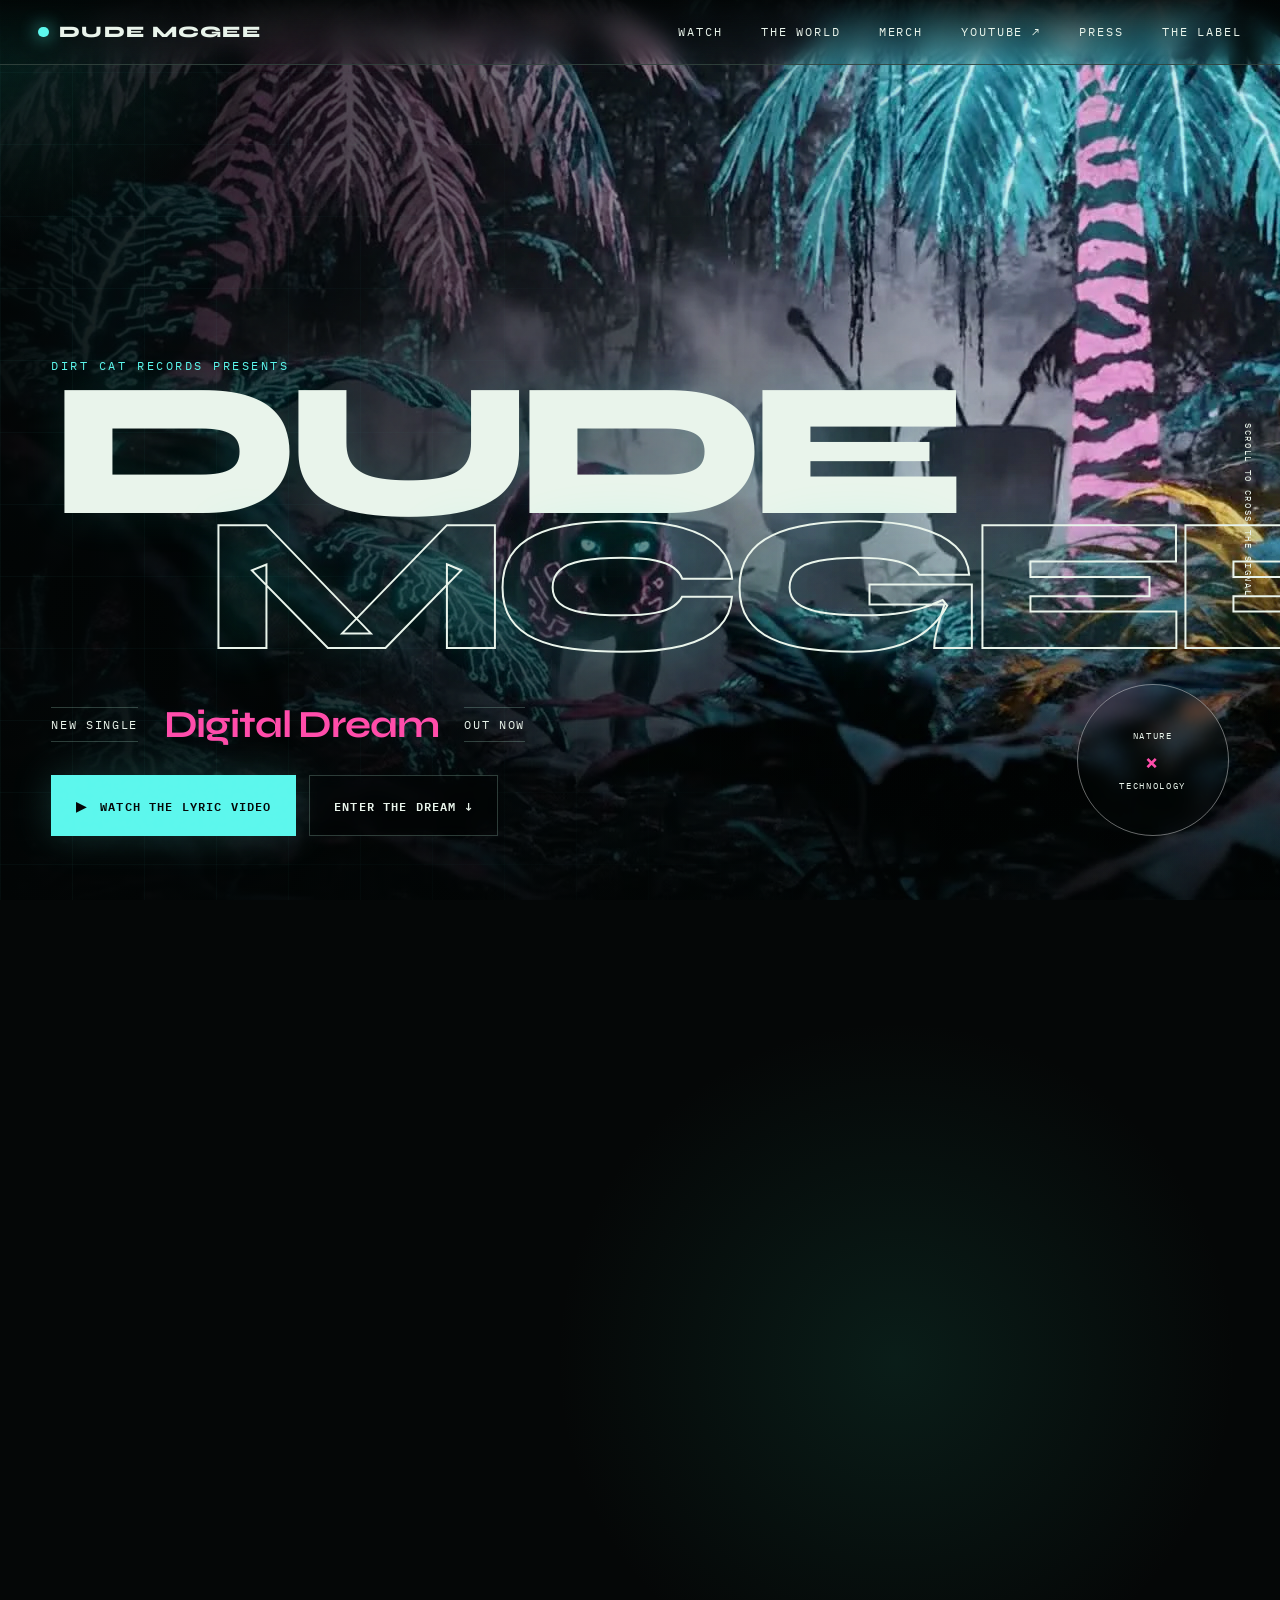
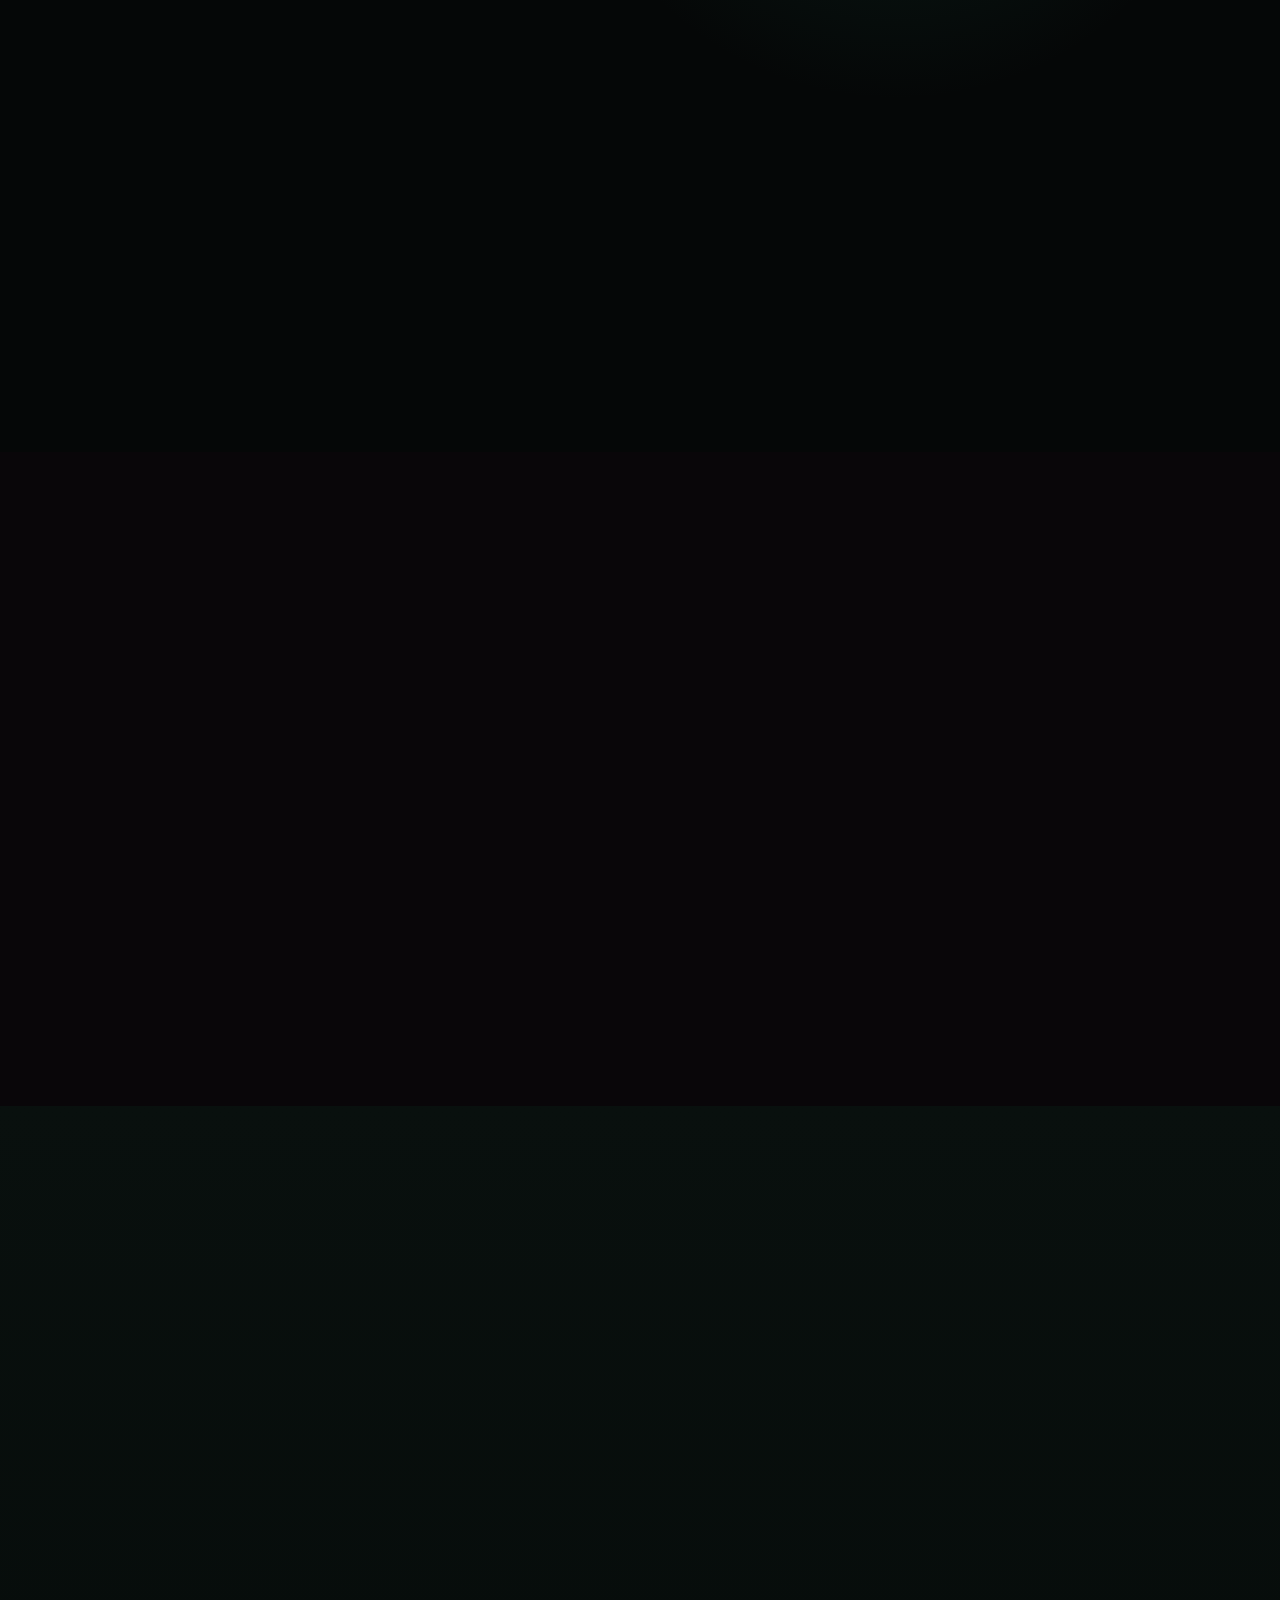
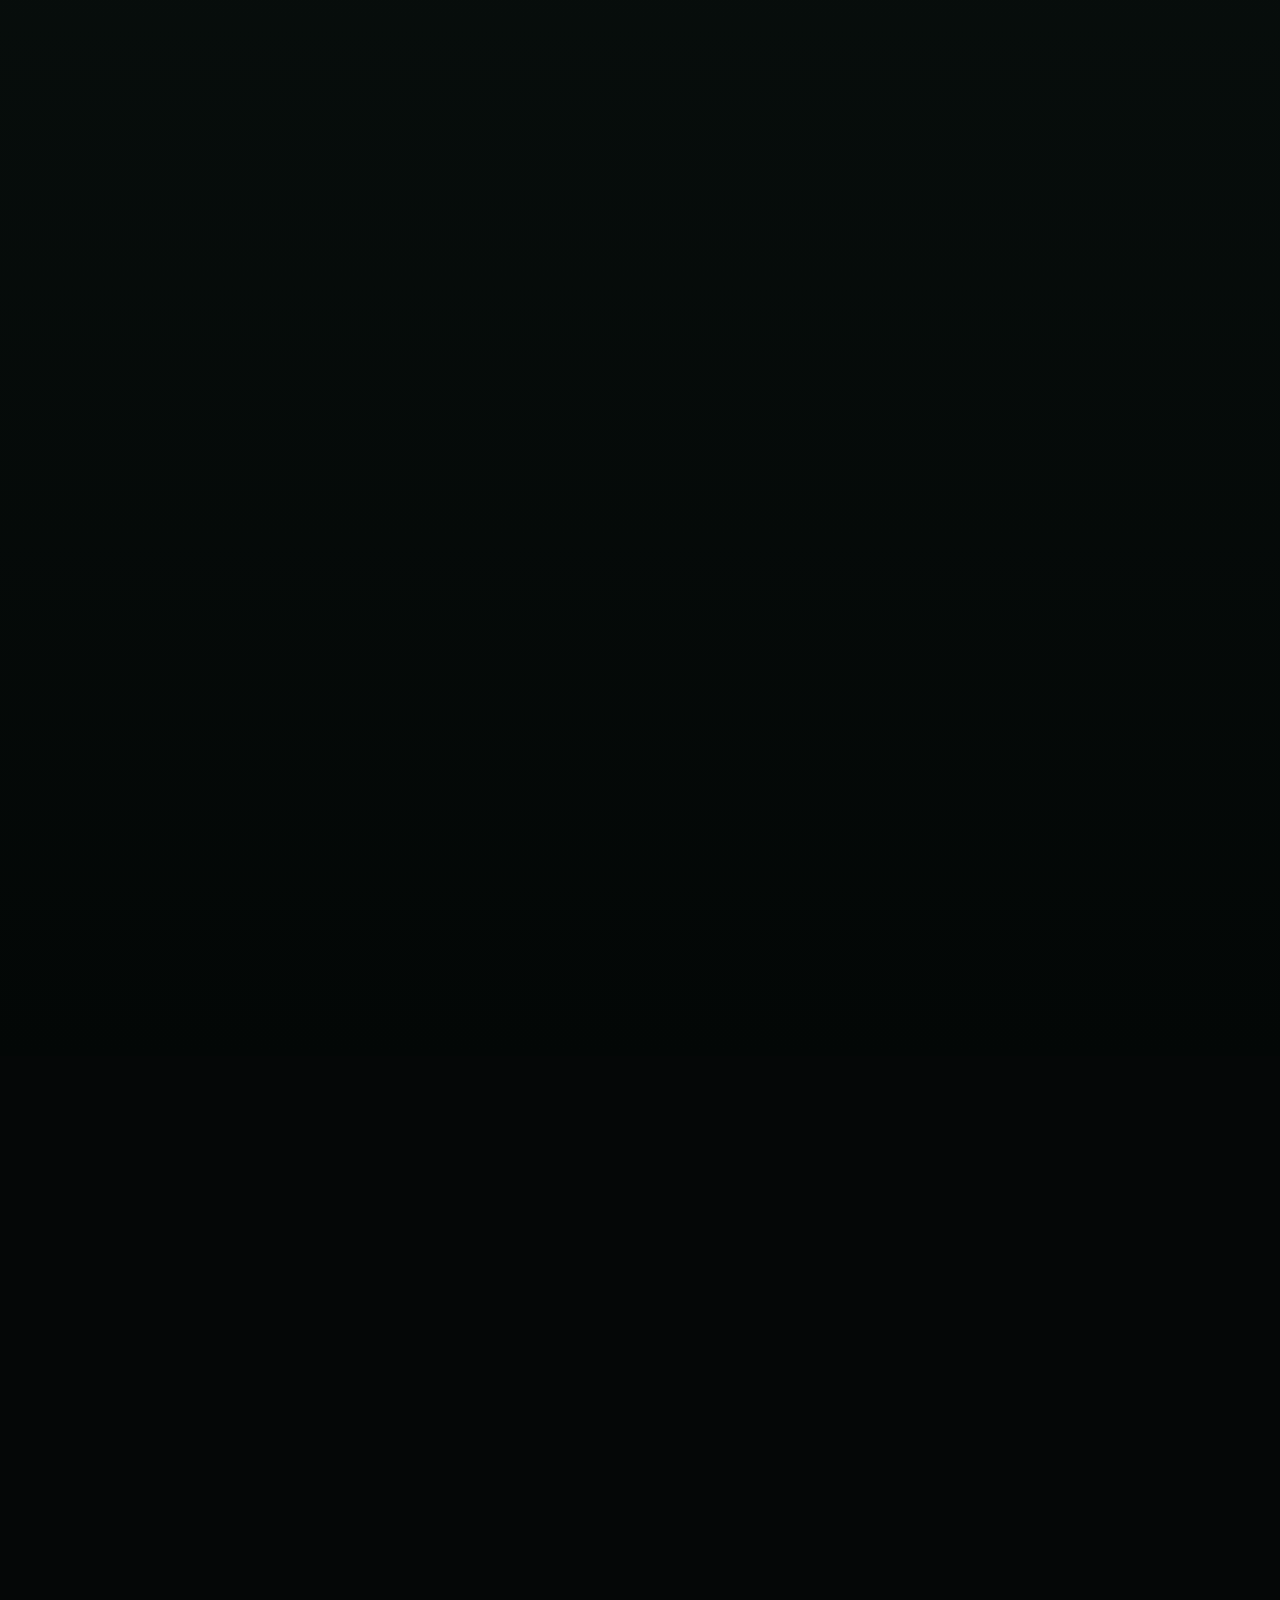
==== index.html @ 69ab0caa "Add Shopify-powered Dude McGee merch storefront" ====
<!doctype html>
<html lang="en" class="no-js">
<head>
  <!-- Google tag (gtag.js) -->
  <script async src="https://www.googletagmanager.com/gtag/js?id=G-8G41W2HBR2"></script>
  <script>
    window.dataLayer = window.dataLayer || [];
    function gtag(){dataLayer.push(arguments);}
    gtag('js', new Date());
    gtag('config', 'G-8G41W2HBR2');
  </script>
  <meta charset="utf-8">
  <meta name="viewport" content="width=device-width, initial-scale=1">
  <meta name="description" content="Dude McGee is an independent recording artist releasing through Dirt Cat Records. Watch the official Digital Dream lyric video—out now.">
  <meta name="theme-color" content="#050707">
  <meta name="color-scheme" content="dark">
  <link rel="canonical" href="https://www.dudemcgee.com/">
  <meta property="og:type" content="website">
  <meta property="og:site_name" content="Dude McGee">
  <meta property="og:url" content="https://www.dudemcgee.com/">
  <meta property="og:title" content="Dude McGee — Digital Dream">
  <meta property="og:description" content="Dude McGee is an independent recording artist. Enter the neon jungle and experience Digital Dream—the new single out now.">
  <meta property="og:image" content="https://www.dudemcgee.com/assets/site/dude-mcgee-social-card.png">
  <meta property="og:image:secure_url" content="https://www.dudemcgee.com/assets/site/dude-mcgee-social-card.png">
  <meta property="og:image:type" content="image/png">
  <meta property="og:image:width" content="1200">
  <meta property="og:image:height" content="630">
  <meta property="og:image:alt" content="Dude McGee Digital Dream official artist website artwork in a neon circuit-lit jungle">
  <meta name="twitter:card" content="summary_large_image">
  <meta name="twitter:title" content="Dude McGee — Digital Dream">
  <meta name="twitter:description" content="Dude McGee is an independent recording artist. Enter the neon jungle and experience Digital Dream—the new single out now.">
  <meta name="twitter:image" content="https://www.dudemcgee.com/assets/site/dude-mcgee-social-card.png">
  <meta name="twitter:image:alt" content="Dude McGee Digital Dream official artist website artwork in a neon circuit-lit jungle">
  <title>Dude McGee — Digital Dream</title>
  <link rel="icon" href="/favicon.ico" sizes="any">
  <link rel="icon" type="image/png" sizes="32x32" href="/assets/site/favicon-32.png">
  <link rel="icon" type="image/png" sizes="16x16" href="/assets/site/favicon-16.png">
  <link rel="apple-touch-icon" href="/assets/site/icon-256.png">
  <link rel="manifest" href="/site.webmanifest">
  <link rel="preload" href="assets/site/digital-jungle-poster.webp" as="image" type="image/webp" fetchpriority="high">
  <link rel="preconnect" href="https://fonts.googleapis.com">
  <link rel="preconnect" href="https://fonts.gstatic.com" crossorigin>
  <link href="https://fonts.googleapis.com/css2?family=IBM+Plex+Mono:wght@400;500;600&amp;family=Syne:wght@500;600;700;800&amp;display=swap" rel="stylesheet">
  <link rel="stylesheet" href="styles.css?v=20260721-2">
  <script>document.documentElement.className = 'js';</script>
  <script type="application/ld+json">
    {
      "@context": "https://schema.org",
      "@graph": [
        {
          "@type": "WebSite",
          "@id": "https://www.dudemcgee.com/#website",
          "name": "Dude McGee",
          "url": "https://www.dudemcgee.com/"
        },
        {
          "@type": "WebPage",
          "@id": "https://www.dudemcgee.com/#webpage",
          "name": "Dude McGee — Digital Dream",
          "url": "https://www.dudemcgee.com/",
          "isPartOf": { "@id": "https://www.dudemcgee.com/#website" },
          "about": { "@id": "https://www.dudemcgee.com/#artist" }
        },
        {
          "@type": "MusicGroup",
          "@id": "https://www.dudemcgee.com/#artist",
          "name": "Dude McGee",
          "description": "Dude McGee is an independent recording artist releasing through Dirt Cat Records.",
          "url": "https://www.dudemcgee.com/",
          "image": "https://www.dudemcgee.com/assets/site/dude-mcgee-social-card.png",
          "sameAs": [
            "https://www.youtube.com/channel/UChkXhEVitGopkXbgdpUxeBA",
            "https://x.com/The_DudeMcGee"
          ],
          "recordLabel": {
            "@type": "Organization",
            "name": "Dirt Cat Records",
            "url": "https://www.dirtcatrecords.com/"
          },
          "subjectOf": {
            "@type": "MusicVideoObject",
            "name": "Dude McGee - Digital Dream (Official Lyric Video)",
            "url": "https://www.youtube.com/watch?v=r-SWpSl2k8w",
            "thumbnailUrl": "https://i.ytimg.com/vi/r-SWpSl2k8w/maxresdefault.jpg"
          }
        }
      ]
    }
  </script>
</head>
<body>
  <a class="skip-link" href="#content">Skip to content</a>
  <div class="noise" aria-hidden="true"></div>
  <div class="cursor-glow" aria-hidden="true"></div>

  <header class="site-header">
    <a class="wordmark" href="#top" aria-label="Dude McGee home">
      <span class="wordmark-dot"></span>Dude McGee
    </a>
    <nav aria-label="Primary navigation">
      <a href="#watch">Watch</a>
      <a href="#world">The world</a>
      <a href="merch.html">Merch</a>
      <a href="https://www.youtube.com/channel/UChkXhEVitGopkXbgdpUxeBA" target="_blank" rel="noreferrer">YouTube ↗</a>
      <a href="press/">Press</a>
      <a href="label.html">The label</a>
    </nav>
  </header>

  <main id="content">
    <section class="hero" aria-labelledby="hero-title">
      <span id="top" aria-hidden="true"></span>
      <video class="hero-video" autoplay muted loop playsinline preload="metadata" poster="assets/site/digital-jungle-poster.webp" aria-hidden="true">
        <source src="assets/site/digital-jungle.mp4" type="video/mp4">
      </video>
      <div class="hero-wash" aria-hidden="true"></div>
      <div class="hero-grid" aria-hidden="true"></div>

      <div class="hero-copy">
        <p class="eyebrow reveal">Dirt Cat Records presents</p>
        <h1 id="hero-title" class="reveal"><span>Dude</span><span>McGee</span></h1>
        <div class="release-line reveal">
          <span>New single</span>
          <strong>Digital Dream</strong>
          <span>Out now</span>
        </div>
        <div class="hero-actions reveal">
          <a class="button button-primary" href="https://www.youtube.com/watch?v=r-SWpSl2k8w" target="_blank" rel="noreferrer">
            <span class="play-icon" aria-hidden="true">▶</span> Watch the lyric video
          </a>
          <a class="button button-quiet" href="#watch">Enter the dream ↓</a>
        </div>
      </div>

      <div class="hero-stamp reveal" aria-hidden="true">
        <span>Nature</span><b>×</b><span>Technology</span>
      </div>
      <p class="scroll-cue" aria-hidden="true">Scroll to cross the signal</p>
    </section>

    <section class="manifesto" aria-label="Artist statement">
      <div class="signal-line" aria-hidden="true"><span></span></div>
      <p class="section-index">01 / THE SIGNAL</p>
      <blockquote class="reveal">
        We’re just<br>
        <em>human animals</em><br>
        trying to be seen.
      </blockquote>
      <div class="manifesto-meta reveal">
        <p>Songs from somewhere between the organic and the artificial.</p>
        <span>/// TRANSMISSION ACTIVE</span>
      </div>
    </section>

    <section class="watch-section" id="watch" aria-labelledby="watch-title">
      <div class="section-heading reveal">
        <p class="section-index">02 / OFFICIAL VIDEO</p>
        <h2 id="watch-title">Digital<br><i>Dream</i></h2>
        <p>Official lyric video · 3:32</p>
      </div>
      <a class="video-frame reveal" href="https://www.youtube.com/watch?v=r-SWpSl2k8w" target="_blank" rel="noreferrer" aria-label="Watch Digital Dream official lyric video on YouTube">
        <img src="assets/site/digital-dream-video.jpg" alt="Digital Dream video artwork showing a tropical jungle, glowing code river, city skyline, and macaw" width="1280" height="720" decoding="async">
        <span class="video-play"><b>▶</b><small>Play on YouTube</small></span>
        <span class="video-corner">Official lyric video</span>
      </a>
    </section>

    <section class="world-section" id="world" aria-labelledby="world-title">
      <div class="world-heading reveal">
        <p class="section-index">03 / VISUAL ARCHIVE</p>
        <h2 id="world-title">Inside the<br><span>Dude McGee</span> world</h2>
      </div>

      <div class="world-grid">
        <figure class="art-card art-card-fauna reveal">
          <img src="assets/site/digital-fauna.webp" alt="Black panther moving through a circuit-lit jungle" width="784" height="1168" loading="lazy" decoding="async">
          <figcaption><span>Digital fauna</span><b>01</b></figcaption>
        </figure>
        <figure class="art-card art-card-take reveal">
          <img src="assets/site/the-first-take.webp" alt="The First Take artwork with a city beyond a lush jungle" width="1024" height="1024" loading="lazy" decoding="async">
          <figcaption><span>The First Take</span><b>02</b></figcaption>
        </figure>
        <figure class="art-card art-card-release reveal">
          <img src="assets/site/smells-like-june.webp" alt="A grand touring coupe on a neon rain-soaked palm-lined boulevard at night" width="887" height="1774" loading="lazy" decoding="async">
          <div class="release-art-lockup" aria-hidden="true">
            <span>Dude McGee</span>
            <strong>Smells Like June</strong>
          </div>
          <figcaption><span>New single</span><b>03</b></figcaption>
        </figure>
        <figure class="art-card art-card-dream reveal">
          <img src="assets/site/digital-dream-art.webp" alt="Digital Dream artwork with a panther in a dark tropical jungle" width="1024" height="1536" loading="lazy" decoding="async">
          <figcaption><span>Digital Dream</span><b>04</b></figcaption>
        </figure>
      </div>
    </section>

    <section class="finale" id="finale" aria-labelledby="finale-title">
      <img src="assets/site/digital-fauna-profile.webp" alt="Black panther in a glowing digital jungle" width="784" height="1168" loading="lazy" decoding="async">
      <div class="finale-wash" aria-hidden="true"></div>
      <div class="finale-copy reveal">
        <p class="section-index">FOLLOW THE SIGNAL</p>
        <h2 id="finale-title">Stay in the<br><em>dream.</em></h2>
        <a class="button button-primary" href="https://www.youtube.com/channel/UChkXhEVitGopkXbgdpUxeBA?sub_confirmation=1" target="_blank" rel="noreferrer">Subscribe on YouTube ↗</a>
      </div>
    </section>
  </main>

  <footer>
    <a class="wordmark" href="#top"><span class="wordmark-dot"></span>Dude McGee</a>
    <p>Dude McGee is an independent recording artist releasing through <a href="label.html">Dirt Cat Records</a>.</p>
    <div>
      <a href="https://www.youtube.com/channel/UChkXhEVitGopkXbgdpUxeBA" target="_blank" rel="noreferrer">YouTube</a>
      <a href="https://x.com/The_DudeMcGee" target="_blank" rel="noreferrer">X / Twitter</a>
      <a href="merch.html">Merch</a>
      <a href="press/">Press Kit</a>
      <a href="label.html">The Label</a>
      <a href="https://www.dirtcatrecords.com/" target="_blank" rel="noreferrer">Label Site ↗</a>
    </div>
  </footer>

  <script src="script.js"></script>
</body>
</html>
---- styles.css ----
:root {
  --ink: #050707;
  --paper: #e9f4eb;
  --cyan: #5cf7ed;
  --pink: #ff4caa;
  --acid: #c7ff58;
  --gold: #ffb52e;
  --line: rgba(195, 255, 230, .22);
  --display: "Syne", sans-serif;
  --mono: "IBM Plex Mono", monospace;
}

* { box-sizing: border-box; }
html { max-width: 100%; scroll-behavior: smooth; background: var(--ink); overflow-x: clip; }
body { width: 100%; max-width: 100%; margin: 0; color: var(--paper); background: var(--ink); font-family: var(--mono); overflow-x: clip; }
a { color: inherit; text-decoration: none; }
img, video { display: block; width: 100%; }

.skip-link { position: fixed; z-index: 100; top: .75rem; left: .75rem; padding: .8rem 1rem; background: var(--cyan); color: var(--ink); font-size: .72rem; font-weight: 600; text-transform: uppercase; transform: translateY(-180%); transition: transform .2s; }
.skip-link:focus { transform: translateY(0); }
:focus-visible { outline: 2px solid var(--acid); outline-offset: 4px; }

.noise { position: fixed; inset: 0; z-index: 50; pointer-events: none; opacity: .08; background-image: url("data:image/svg+xml,%3Csvg viewBox='0 0 180 180' xmlns='http://www.w3.org/2000/svg'%3E%3Cfilter id='n'%3E%3CfeTurbulence type='fractalNoise' baseFrequency='.9' numOctaves='4' stitchTiles='stitch'/%3E%3C/filter%3E%3Crect width='100%25' height='100%25' filter='url(%23n)' opacity='.55'/%3E%3C/svg%3E"); mix-blend-mode: soft-light; }
.cursor-glow { position: fixed; width: 34rem; height: 34rem; border-radius: 50%; background: radial-gradient(circle, rgba(40,255,222,.12), transparent 66%); transform: translate(-50%,-50%); z-index: 4; pointer-events: none; }

.site-header { position: fixed; z-index: 40; left: 0; right: 0; top: 0; display: flex; justify-content: space-between; align-items: center; padding: 1.4rem 3vw; border-bottom: 1px solid var(--line); background: linear-gradient(180deg, rgba(2,5,5,.9), rgba(2,5,5,.15)); backdrop-filter: blur(10px); text-transform: uppercase; }
.wordmark { display: flex; align-items: center; gap: .65rem; font-family: var(--display); font-weight: 800; letter-spacing: .08em; }
.wordmark-dot { width: .65rem; height: .65rem; background: var(--cyan); border-radius: 50%; box-shadow: 0 0 18px var(--cyan); }
nav { display: flex; gap: clamp(1rem,3vw,3.5rem); font-size: .72rem; letter-spacing: .16em; }
nav a { transition: color .2s; }
nav a:hover { color: var(--cyan); }

.hero { min-height: 100svh; position: relative; display: grid; align-items: end; overflow: hidden; padding: 9rem 4vw 4rem; }
.hero-video, .hero-wash, .hero-grid { position: absolute; inset: 0; height: 100%; object-fit: cover; }
.hero-video { filter: saturate(1.2) contrast(1.05); }
.hero-wash { background: linear-gradient(90deg, rgba(2,5,5,.96) 0%, rgba(2,5,5,.62) 35%, rgba(2,5,5,.08) 75%), linear-gradient(0deg, rgba(2,5,5,.8), transparent 45%); }
.hero-grid { opacity: .18; background-image: linear-gradient(rgba(94,247,237,.2) 1px, transparent 1px), linear-gradient(90deg, rgba(94,247,237,.2) 1px, transparent 1px); background-size: 4.5rem 4.5rem; mask-image: linear-gradient(90deg, black, transparent 72%); }
.hero-copy { position: relative; z-index: 3; width: min(70rem, 75vw); }
.eyebrow, .section-index { color: var(--cyan); font-size: .72rem; letter-spacing: .22em; text-transform: uppercase; }
h1, h2 { margin: 0; font-family: var(--display); }
h1 { font-size: clamp(6rem, 15vw, 15rem); font-weight: 800; letter-spacing: -.085em; line-height: .7; text-transform: uppercase; text-shadow: 0 0 45px rgba(34,255,226,.1); }
h1 span { display: block; }
h1 span:last-child { color: transparent; -webkit-text-stroke: 2px var(--paper); margin-left: 12vw; }
.release-line { display: flex; align-items: center; gap: 1.6rem; margin: 3rem 0 1.7rem; font-size: .75rem; text-transform: uppercase; letter-spacing: .14em; }
.release-line strong { font-family: var(--display); font-size: clamp(1.8rem,3vw,3.2rem); color: var(--pink); letter-spacing: -.03em; text-transform: none; }
.release-line span { border-block: 1px solid var(--line); padding-block: .55rem; }
.hero-actions { display: flex; gap: .8rem; flex-wrap: wrap; }
.button { display: inline-flex; min-height: 3.8rem; align-items: center; justify-content: center; gap: .8rem; padding: 0 1.5rem; border: 1px solid var(--line); font-size: .72rem; font-weight: 600; letter-spacing: .1em; text-transform: uppercase; transition: transform .25s, box-shadow .25s, background .25s; }
.button:hover { transform: translateY(-3px); }
.button-primary { background: var(--cyan); color: var(--ink); border-color: var(--cyan); box-shadow: 0 0 40px rgba(92,247,237,.18); }
.button-primary:hover { box-shadow: 0 0 55px rgba(92,247,237,.42); }
.button-quiet { background: rgba(0,0,0,.28); backdrop-filter: blur(8px); }
.play-icon { font-size: .8rem; }
.hero-stamp { position: absolute; right: 4vw; bottom: 4rem; z-index: 3; width: 9.5rem; aspect-ratio: 1; border: 1px solid rgba(255,255,255,.4); border-radius: 50%; display: grid; place-content: center; text-align: center; gap: .25rem; font-size: .58rem; letter-spacing: .18em; text-transform: uppercase; backdrop-filter: blur(8px); transform: rotate(9deg); }
.hero-stamp b { color: var(--pink); font-size: 1.4rem; }
.scroll-cue { position: absolute; right: 1rem; top: 47%; z-index: 3; font-size: .58rem; letter-spacing: .18em; text-transform: uppercase; writing-mode: vertical-rl; }

.manifesto { min-height: 90vh; position: relative; padding: 10rem 6vw; display: flex; flex-direction: column; justify-content: center; overflow: hidden; background: radial-gradient(circle at 70% 40%, rgba(30,118,95,.2), transparent 30%); content-visibility: auto; contain-intrinsic-size: 1300px; }
.signal-line { position: absolute; top: 0; bottom: 0; left: 52%; width: 1px; background: var(--line); }
.signal-line span { position: absolute; top: 20%; left: -3px; width: 7px; height: 7px; background: var(--pink); border-radius: 50%; box-shadow: 0 0 25px var(--pink); animation: signal 5s ease-in-out infinite; }
@keyframes signal { 50% { top: 78%; } }
blockquote { margin: 2.5rem 0; max-width: 80rem; font-family: var(--display); font-size: clamp(3rem,7vw,8rem); font-weight: 600; line-height: .97; letter-spacing: -.06em; }
blockquote em { color: var(--pink); font-weight: 500; }
.manifesto-meta { display: flex; justify-content: space-between; align-items: end; margin-left: 53%; max-width: 43rem; gap: 3rem; }
.manifesto-meta p { max-width: 27rem; line-height: 1.7; color: rgba(233,244,235,.68); }
.manifesto-meta span { color: var(--acid); font-size: .62rem; white-space: nowrap; }

.watch-section { padding: 8rem 4vw 12rem; display: grid; grid-template-columns: .65fr 1.6fr; gap: 5vw; align-items: end; background: #090609; content-visibility: auto; contain-intrinsic-size: 1300px; }
.section-heading h2 { font-size: clamp(5rem,10vw,11rem); line-height: .75; letter-spacing: -.08em; text-transform: uppercase; }
.section-heading h2 i { color: transparent; -webkit-text-stroke: 1.5px var(--pink); font-weight: 600; }
.section-heading > p:last-child { margin-top: 3rem; color: rgba(233,244,235,.52); font-size: .7rem; letter-spacing: .12em; text-transform: uppercase; }
.video-frame { position: relative; aspect-ratio: 16/9; overflow: hidden; border: 1px solid rgba(92,247,237,.35); box-shadow: 2rem 2rem 0 rgba(92,247,237,.04); }
.video-frame::before { content:""; position:absolute; inset:0; z-index:1; background:linear-gradient(135deg,rgba(0,0,0,.1),rgba(0,0,0,.55)); transition:background .35s; }
.video-frame img { height: 100%; object-fit: cover; transition: transform .8s cubic-bezier(.2,.8,.2,1); }
.video-frame:hover img { transform: scale(1.035); }
.video-play { position: absolute; inset: 0; z-index: 2; display: grid; place-content: center; justify-items: center; gap: 1rem; }
.video-play b { width: 7rem; aspect-ratio: 1; display: grid; place-items: center; padding-left: .4rem; background: var(--cyan); color: var(--ink); border-radius: 50%; font-size: 1.7rem; box-shadow: 0 0 60px rgba(92,247,237,.45); transition: transform .3s; }
.video-frame:hover .video-play b { transform: scale(1.12); }
.video-play small, .video-corner { text-transform: uppercase; letter-spacing: .15em; font-size: .62rem; }
.video-corner { position: absolute; z-index: 2; top: 1.2rem; right: 1.2rem; padding: .6rem .8rem; border: 1px solid rgba(255,255,255,.4); }

.world-section { padding: 10rem 4vw; background: linear-gradient(180deg,#09100e,#030706); content-visibility: auto; contain-intrinsic-size: 2600px; }
.world-heading { display: grid; grid-template-columns: .4fr 1.6fr .6fr; gap: 3rem; align-items: end; margin-bottom: 6rem; }
.world-heading h2 { font-size: clamp(4rem,8vw,9rem); line-height: .82; letter-spacing: -.075em; }
.world-heading h2 span { color: var(--cyan); }
.world-heading > p:last-child { color: rgba(233,244,235,.58); line-height: 1.7; }
.world-grid { display: grid; grid-template-columns: repeat(12,1fr); grid-template-rows: repeat(8, minmax(5rem,6.7vw)); gap: 1rem; }
.art-card { margin: 0; position: relative; isolation: isolate; overflow: hidden; background: #101817; border: 1px solid rgba(92,247,237,.12); box-shadow: 0 1.5rem 5rem rgba(0,0,0,.16); }
.art-card-fauna { grid-column: 1 / span 5; grid-row: 1 / span 8; }
.art-card-take { grid-column: 6 / span 4; grid-row: 1 / span 4; }
.art-card-release { grid-column: 10 / span 3; grid-row: 1 / span 8; }
.art-card-dream { grid-column: 6 / span 4; grid-row: 5 / span 4; }
.art-card::before { content: ""; position: absolute; z-index: 2; inset: 0; pointer-events: none; border: 1px solid transparent; transition: border-color .35s, box-shadow .35s; }
.art-card:hover::before { border-color: rgba(92,247,237,.5); box-shadow: inset 0 0 2rem rgba(92,247,237,.06); }
.art-card img { height: 100%; object-fit: cover; filter: saturate(.9); transition: transform .8s, filter .5s; }
.art-card-dream img { object-position: center top; }
.art-card:hover img { transform: scale(1.045); filter: saturate(1.25); }
.art-card-release::after { content: ""; position: absolute; inset: 38% 0 0; pointer-events: none; background: linear-gradient(transparent, rgba(2,7,9,.16) 35%, rgba(2,7,9,.86)); }
.art-card-release img { filter: saturate(1.08) contrast(1.06); }
.art-card-release:hover img { filter: saturate(1.22) contrast(1.08); }
.release-art-lockup { position: absolute; z-index: 2; left: 1rem; right: 1rem; bottom: 3.2rem; display: grid; gap: .35rem; text-transform: uppercase; text-shadow: 0 2px 20px rgba(0,0,0,.9); }
.release-art-lockup span { color: var(--cyan); font-size: clamp(.48rem,.6vw,.66rem); font-weight: 600; letter-spacing: .24em; }
.release-art-lockup strong { max-width: 12ch; color: var(--paper); font-family: var(--display); font-size: clamp(.92rem,2vw,2rem); line-height: .9; letter-spacing: -.045em; }
.release-art-lockup strong::after { content: ""; display: block; width: 2.6rem; height: 2px; margin-top: .7rem; background: var(--pink); box-shadow: 0 0 14px rgba(255,76,170,.7); }
.art-card figcaption { position: absolute; inset: auto 0 0; display: flex; justify-content: space-between; padding: 1rem; background: linear-gradient(transparent,rgba(0,0,0,.82)); text-transform: uppercase; font-size: .66rem; letter-spacing: .13em; }
.art-card figcaption b { color: var(--cyan); }

.finale { position: relative; min-height: 95vh; display: grid; place-items: center; overflow: hidden; content-visibility: auto; contain-intrinsic-size: 1400px; }
.finale > img, .finale-wash { position: absolute; inset: 0; height: 100%; object-fit: cover; }
.finale-wash { background: radial-gradient(circle, rgba(0,0,0,.1), rgba(0,0,0,.86) 75%), linear-gradient(180deg,#030706,transparent 20%,transparent 80%,#030706); }
.finale-copy { z-index: 2; text-align: center; }
.finale h2 { font-size: clamp(6rem,12vw,14rem); line-height: .72; letter-spacing: -.08em; text-transform: uppercase; margin: 2rem 0 4rem; }
.finale h2 em { color: var(--pink); }

footer { display: grid; grid-template-columns: 1fr 1fr 1fr; align-items: center; gap: 2rem; padding: 3rem 4vw; border-top: 1px solid var(--line); font-size: .65rem; letter-spacing: .08em; text-transform: uppercase; }
footer p { color: rgba(233,244,235,.45); text-align: center; }
footer > div { display: flex; justify-content: flex-end; gap: 1.5rem; }
footer a:hover { color: var(--cyan); }

/* Dirt Cat Records — a sharper, editorial extension of the artist world. */
.label-page { background: #030605; }
.label-page .site-header nav a:last-child { color: var(--acid); }
.label-page .site-header nav a:last-child:hover { color: var(--cyan); }
.label-hero { min-height: 100svh; position: relative; display: flex; align-items: flex-end; overflow: hidden; padding: 10rem 4vw 5rem; isolation: isolate; }
.label-hero-art, .label-hero-wash, .label-scan { position: absolute; inset: 0; width: 100%; height: 100%; }
.label-hero-art { z-index: -3; object-fit: cover; object-position: 68% 42%; filter: saturate(.72) contrast(1.15); transform: scale(1.02); }
.label-hero-wash { z-index: -2; background: linear-gradient(90deg, rgba(3,6,5,.98) 0%, rgba(3,6,5,.9) 35%, rgba(3,6,5,.18) 72%), linear-gradient(0deg, rgba(3,6,5,.9), transparent 48%); }
.label-scan { z-index: -1; opacity: .24; background: repeating-linear-gradient(0deg, transparent 0 7px, rgba(92,247,237,.09) 8px); mask-image: linear-gradient(90deg, black, transparent 80%); }
.label-hero-copy { position: relative; z-index: 2; width: min(74rem, 78vw); }
.label-title { margin: 1.2rem 0 2.5rem; font-size: clamp(5rem, 13vw, 13.5rem); line-height: .72; letter-spacing: -.085em; text-transform: uppercase; }
.label-title span { display: block; }
.label-title span:last-child { color: transparent; -webkit-text-stroke: 2px var(--paper); margin-left: 6vw; }
.label-intro { display: grid; grid-template-columns: auto minmax(16rem, 30rem); align-items: start; gap: clamp(2rem, 6vw, 7rem); margin: 0 0 2.2rem 7vw; }
.label-intro p { margin: 0; color: var(--acid); font-family: var(--display); font-size: clamp(1.1rem, 1.8vw, 1.8rem); font-weight: 700; line-height: 1; }
.label-intro > span { color: rgba(233,244,235,.72); font-size: .82rem; line-height: 1.8; }
.label-hero-copy > .button { margin-left: 7vw; }
.label-cat-mark { position: absolute; right: 4vw; bottom: 4rem; width: clamp(9rem, 14vw, 13rem); aspect-ratio: 1; display: grid; place-content: center; justify-items: center; gap: .65rem; border: 1px solid rgba(199,255,88,.5); border-radius: 48% 52% 46% 54%; background: rgba(3,6,5,.34); color: var(--acid); text-align: center; box-shadow: inset 0 0 4rem rgba(199,255,88,.04), 0 0 5rem rgba(199,255,88,.06); transform: rotate(7deg); backdrop-filter: blur(10px); }
.label-cat-mark::before, .label-cat-mark::after { content: ""; position: absolute; top: -8%; width: 32%; aspect-ratio: 1; border: 1px solid rgba(199,255,88,.5); border-width: 1px 1px 0 0; background: rgba(3,6,5,.58); transform: rotate(-28deg); }
.label-cat-mark::before { left: 8%; }
.label-cat-mark::after { right: 8%; transform: rotate(-62deg); }
.label-cat-mark span { font-family: var(--display); font-size: clamp(2.2rem, 4vw, 4rem); font-weight: 800; letter-spacing: -.08em; }
.label-cat-mark small { font-size: .54rem; line-height: 1.5; letter-spacing: .18em; text-transform: uppercase; }

.label-statement { min-height: 92vh; position: relative; display: grid; grid-template-columns: 1.35fr .65fr; align-content: center; gap: 4rem 7vw; padding: 10rem 6vw; overflow: hidden; background: radial-gradient(circle at 80% 30%, rgba(199,255,88,.09), transparent 24%), #070a08; }
.label-statement::before { content: "DCR"; position: absolute; right: -1vw; bottom: -8vw; color: transparent; font-family: var(--display); font-size: 36vw; font-weight: 800; line-height: .7; -webkit-text-stroke: 1px rgba(92,247,237,.07); pointer-events: none; }
.label-statement > .section-index { grid-column: 1 / -1; }
.label-statement h2 { position: relative; font-size: clamp(4.5rem, 9vw, 10rem); line-height: .82; letter-spacing: -.075em; }
.label-statement h2 em { color: var(--pink); }
.label-statement-copy { position: relative; align-self: end; max-width: 32rem; padding: 2rem 0 0 2rem; border-left: 1px solid var(--cyan); }
.label-statement-copy p { margin: 0 0 1.5rem; color: rgba(233,244,235,.65); line-height: 1.8; }
.label-statement-copy p:first-child { color: var(--paper); font-family: var(--display); font-size: clamp(1.35rem, 2vw, 2rem); font-weight: 600; line-height: 1.25; }
.label-coordinate { position: absolute; right: 2rem; top: 50%; color: rgba(233,244,235,.28); font-size: .56rem; letter-spacing: .2em; writing-mode: vertical-rl; }

.label-release { display: grid; grid-template-columns: minmax(18rem, .82fr) 1.18fr; min-height: 100vh; background: #080508; }
.label-release-art { position: relative; min-height: 50rem; overflow: hidden; }
.label-release-art::after { content: ""; position: absolute; inset: 0; background: linear-gradient(90deg, transparent 55%, #080508), linear-gradient(0deg, rgba(8,5,8,.8), transparent 35%); }
.label-release-art img { height: 100%; object-fit: cover; filter: saturate(.75) contrast(1.12); }
.label-release-art > span { position: absolute; z-index: 2; left: 2rem; bottom: 2rem; color: var(--cyan); font-size: .6rem; letter-spacing: .18em; text-transform: uppercase; }
.label-release-copy { display: flex; flex-direction: column; justify-content: center; align-items: flex-start; padding: 8rem 7vw 8rem 5vw; }
.label-release-copy h2 { margin: 1.8rem 0 2.5rem; font-size: clamp(4rem, 7vw, 8rem); line-height: .8; letter-spacing: -.075em; text-transform: uppercase; }
.label-release-copy h2 i { color: transparent; font-style: normal; -webkit-text-stroke: 1.5px var(--pink); }
.label-release-copy > p:not(.section-index) { max-width: 34rem; color: rgba(233,244,235,.65); line-height: 1.8; }
.label-lockup { display: grid; grid-template-columns: 1fr auto 1fr; align-items: center; gap: 1.5rem; width: 100%; margin: 3rem 0; padding-block: 1.5rem; border-block: 1px solid var(--line); }
.label-lockup strong { font-family: var(--display); font-size: clamp(1rem, 1.6vw, 1.5rem); text-transform: uppercase; }
.label-lockup strong:last-child { color: var(--acid); text-align: right; }
.label-lockup span { color: rgba(233,244,235,.35); font-size: .52rem; letter-spacing: .15em; text-transform: uppercase; }
.label-actions { display: flex; flex-wrap: wrap; gap: .8rem; }

.label-exit { position: relative; min-height: 85vh; display: flex; flex-direction: column; align-items: center; justify-content: center; overflow: hidden; padding: 8rem 4vw; text-align: center; background: radial-gradient(circle, rgba(22,94,78,.28), transparent 34%), #030605; }
.label-exit-grid { position: absolute; inset: 0; opacity: .22; background-image: linear-gradient(rgba(92,247,237,.16) 1px, transparent 1px), linear-gradient(90deg, rgba(92,247,237,.16) 1px, transparent 1px); background-size: 5rem 5rem; transform: perspective(600px) rotateX(62deg) scale(1.8) translateY(24%); mask-image: linear-gradient(transparent, black 40%, transparent); }
.label-exit > *:not(.label-exit-grid) { position: relative; z-index: 1; }
.label-exit h2 { margin: 2rem 0 4rem; font-size: clamp(5rem, 11vw, 12rem); line-height: .75; letter-spacing: -.08em; text-transform: uppercase; }
.label-exit h2 em { color: var(--cyan); }
.label-domain { display: flex; align-items: center; gap: clamp(1rem, 4vw, 4rem); padding: 1.2rem 0; border-bottom: 1px solid var(--acid); color: var(--acid); font-family: var(--display); font-size: clamp(1.2rem, 3vw, 3rem); font-weight: 700; transition: gap .3s, color .3s; }
.label-domain:hover { gap: clamp(2rem, 6vw, 6rem); color: var(--cyan); }
.label-domain b { font-weight: 500; }

.js .reveal { opacity: 0; transform: translateY(28px); transition: opacity .85s ease, transform .85s cubic-bezier(.2,.8,.2,1); }
.js .reveal.is-visible { opacity: 1; transform: none; }

@media (max-width: 900px) {
  .site-header { padding: 1.1rem clamp(1.25rem, 6vw, 1.75rem); }
  nav a:not(:last-child) { display: none; }
  .hero { padding-inline: clamp(1.25rem, 6vw, 1.75rem); grid-template-columns: minmax(0, 1fr); }
  .hero-copy { width: 100%; max-width: 100%; min-width: 0; }
  h1 { max-width: 100%; font-size: clamp(2.6rem,13.5vw,5.5rem); line-height: .78; }
  h1 span:last-child { margin-left: 0; }
  .release-line { align-items: flex-start; flex-direction: column; gap: .5rem; margin-block: 2rem; }
  .hero-actions { flex-direction: column; align-items: stretch; }
  .hero-actions .button { width: 100%; }
  .hero-stamp { display: none; }
  .manifesto { padding: 7rem clamp(1.25rem, 6vw, 1.75rem); min-height: 75vh; }
  .signal-line { left: auto; right: 1rem; }
  .manifesto-meta { margin-left: 0; display: block; }
  .watch-section { grid-template-columns: minmax(0, 1fr); padding: 6rem clamp(1.25rem, 6vw, 1.75rem); }
  .video-play b { width: 4.5rem; }
  .world-section { padding: 7rem clamp(1.25rem, 6vw, 1.75rem); }
  .world-heading { grid-template-columns: minmax(0, 1fr); margin-bottom: 3rem; }
  .world-grid { grid-template-columns: 1fr 1fr; grid-template-rows: repeat(6, 27vw); }
  .art-card-fauna { grid-column: 1; grid-row: 1 / span 4; }
  .art-card-take { grid-column: 2; grid-row: 1 / span 2; }
  .art-card-release { grid-column: 2; grid-row: 3 / span 2; }
  .art-card-dream { grid-column: 1 / span 2; grid-row: 5 / span 2; }
  .finale { min-height: 80vh; }
  footer { grid-template-columns: 1fr; text-align: center; }
  footer p { order: 3; }
  footer > div { justify-content: center; flex-wrap: wrap; }
  footer .wordmark { justify-content: center; }
  .label-page .site-header nav a:first-child { display: none; }
  .label-hero { padding: 8rem clamp(1.25rem, 6vw, 1.75rem) 3rem; }
  .label-hero-copy { width: 100%; max-width: 100%; min-width: 0; }
  .label-title { max-width: 100%; font-size: clamp(3rem, 14vw, 6rem); line-height: .78; letter-spacing: -.075em; }
  .label-title span { max-width: 100%; }
  .label-title span:last-child { margin-left: 0; font-size: .73em; }
  .label-hero > .scroll-cue { display: none; }
  .label-intro { grid-template-columns: 1fr; gap: 1rem; margin-left: 0; max-width: 32rem; }
  .label-hero-copy > .button { margin-left: 0; }
  .label-cat-mark { display: none; }
  .label-statement { grid-template-columns: minmax(0, 1fr); min-height: 80vh; padding: 7rem clamp(1.25rem, 6vw, 1.75rem); }
  .label-statement-copy { max-width: 38rem; }
  .label-release { grid-template-columns: 1fr; }
  .label-release-art { min-height: auto; aspect-ratio: 4 / 5; }
  .label-release-art::after { background: linear-gradient(0deg, #080508, transparent 34%); }
  .label-release-copy { padding: 6rem clamp(1.25rem, 6vw, 1.75rem); }
  .label-lockup { grid-template-columns: 1fr; gap: .65rem; }
  .label-lockup strong:last-child { text-align: left; }
  .label-exit { min-height: 72vh; padding-inline: clamp(1.25rem, 6vw, 1.75rem); }
}

@media (max-width: 620px) {
  .world-grid { grid-template-columns: 1fr; grid-template-rows: none; grid-auto-rows: auto; gap: .8rem; }
  .art-card-fauna, .art-card-take, .art-card-release, .art-card-dream { grid-column: 1; grid-row: auto; }
  .art-card-fauna, .art-card-release { aspect-ratio: 4 / 5; }
  .art-card-dream { aspect-ratio: 2 / 3; }
  .art-card-dream img { object-fit: contain; }
  .art-card-take { aspect-ratio: 1 / 1; }
}

@media (prefers-reduced-motion: reduce) {
  html { scroll-behavior: auto; }
  *, *::before, *::after { animation-duration: .01ms !important; animation-iteration-count: 1 !important; transition-duration: .01ms !important; }
  .hero-video { display: none; }
  .hero { background: url("assets/site/digital-jungle-poster.webp") center/cover; }
}
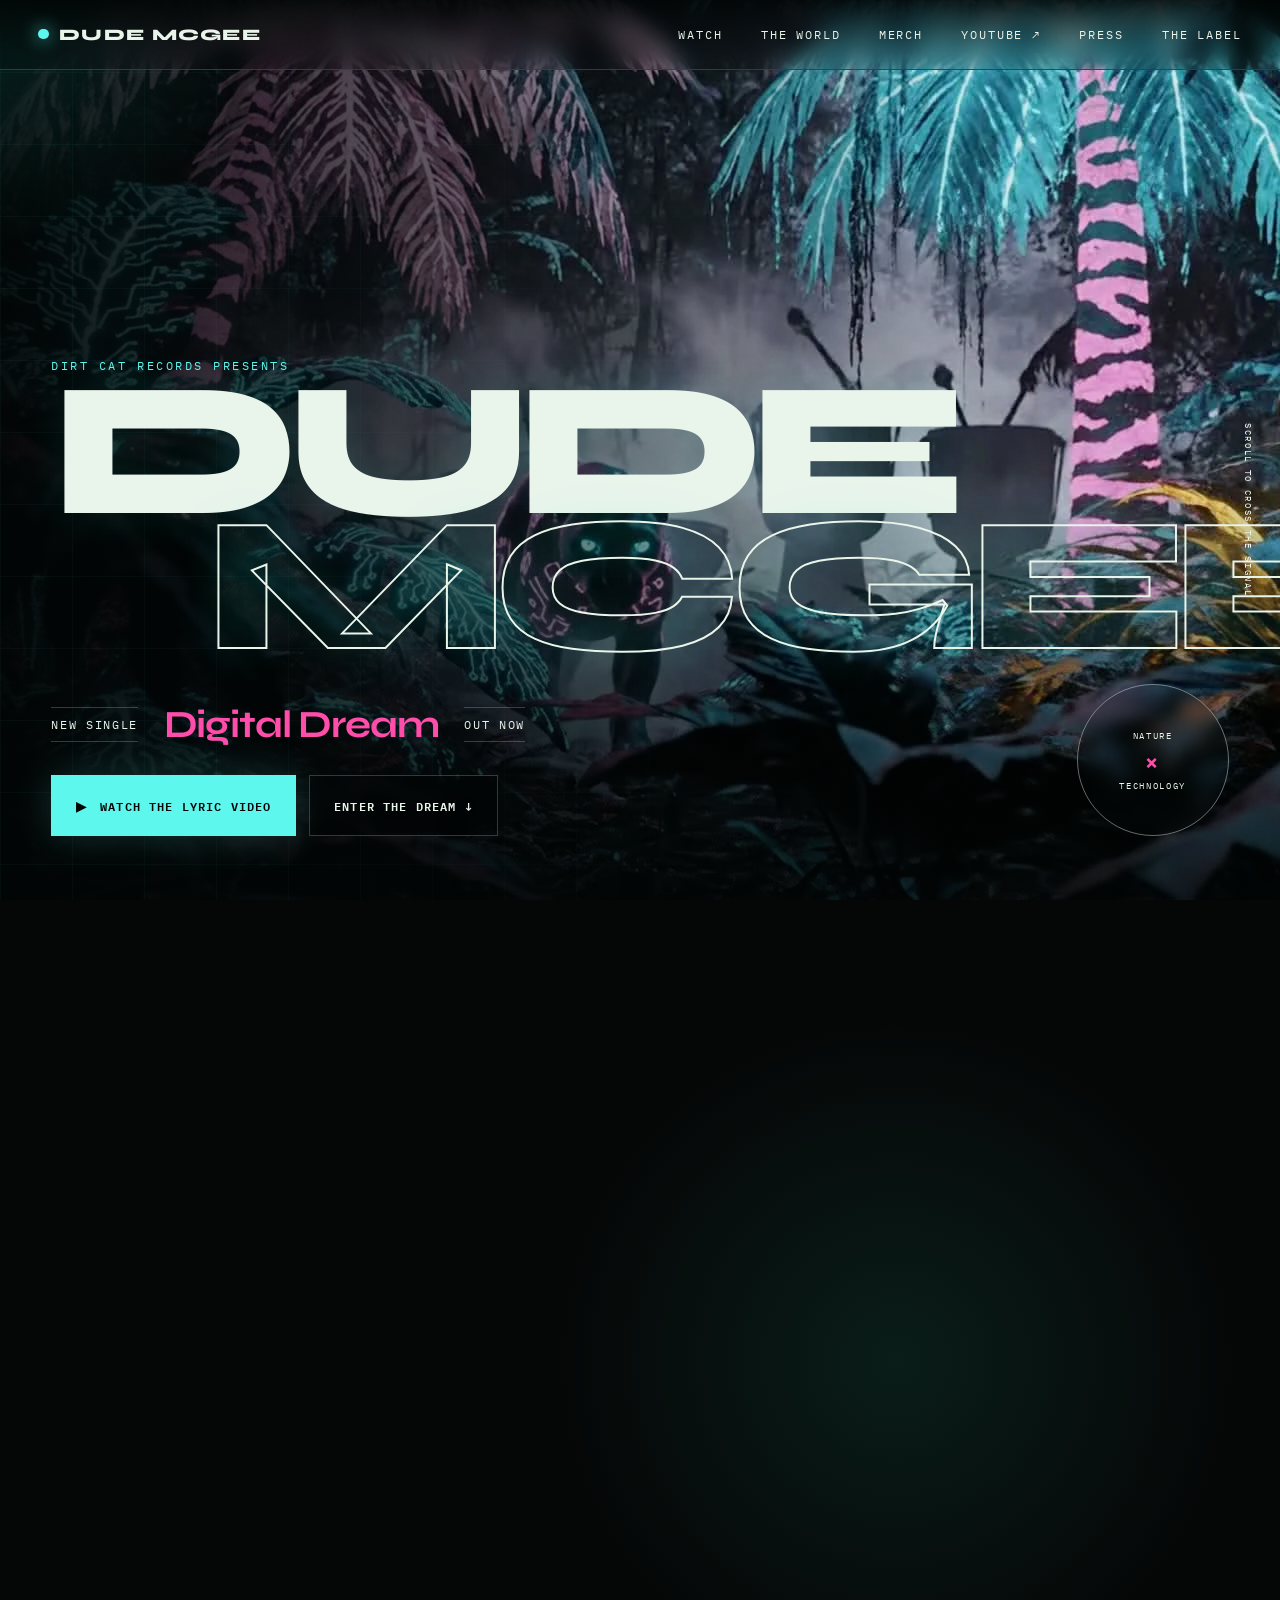
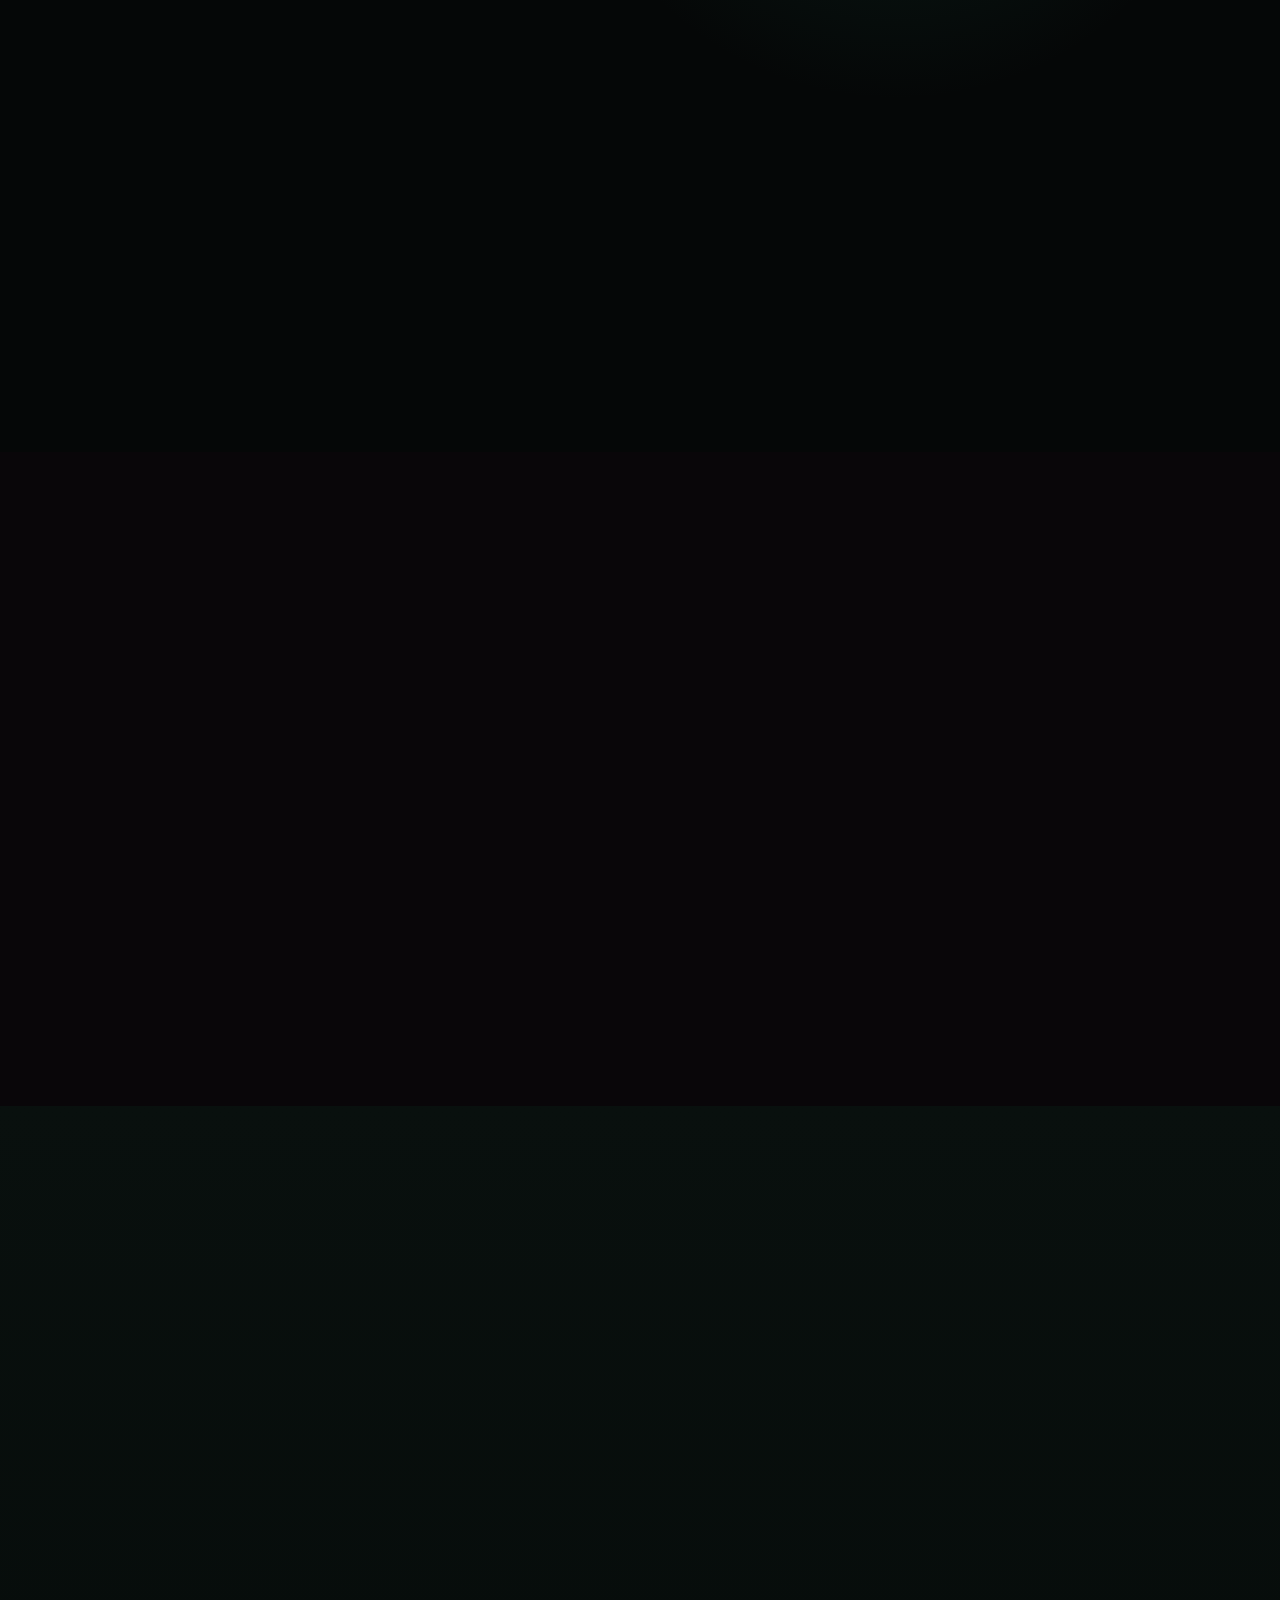
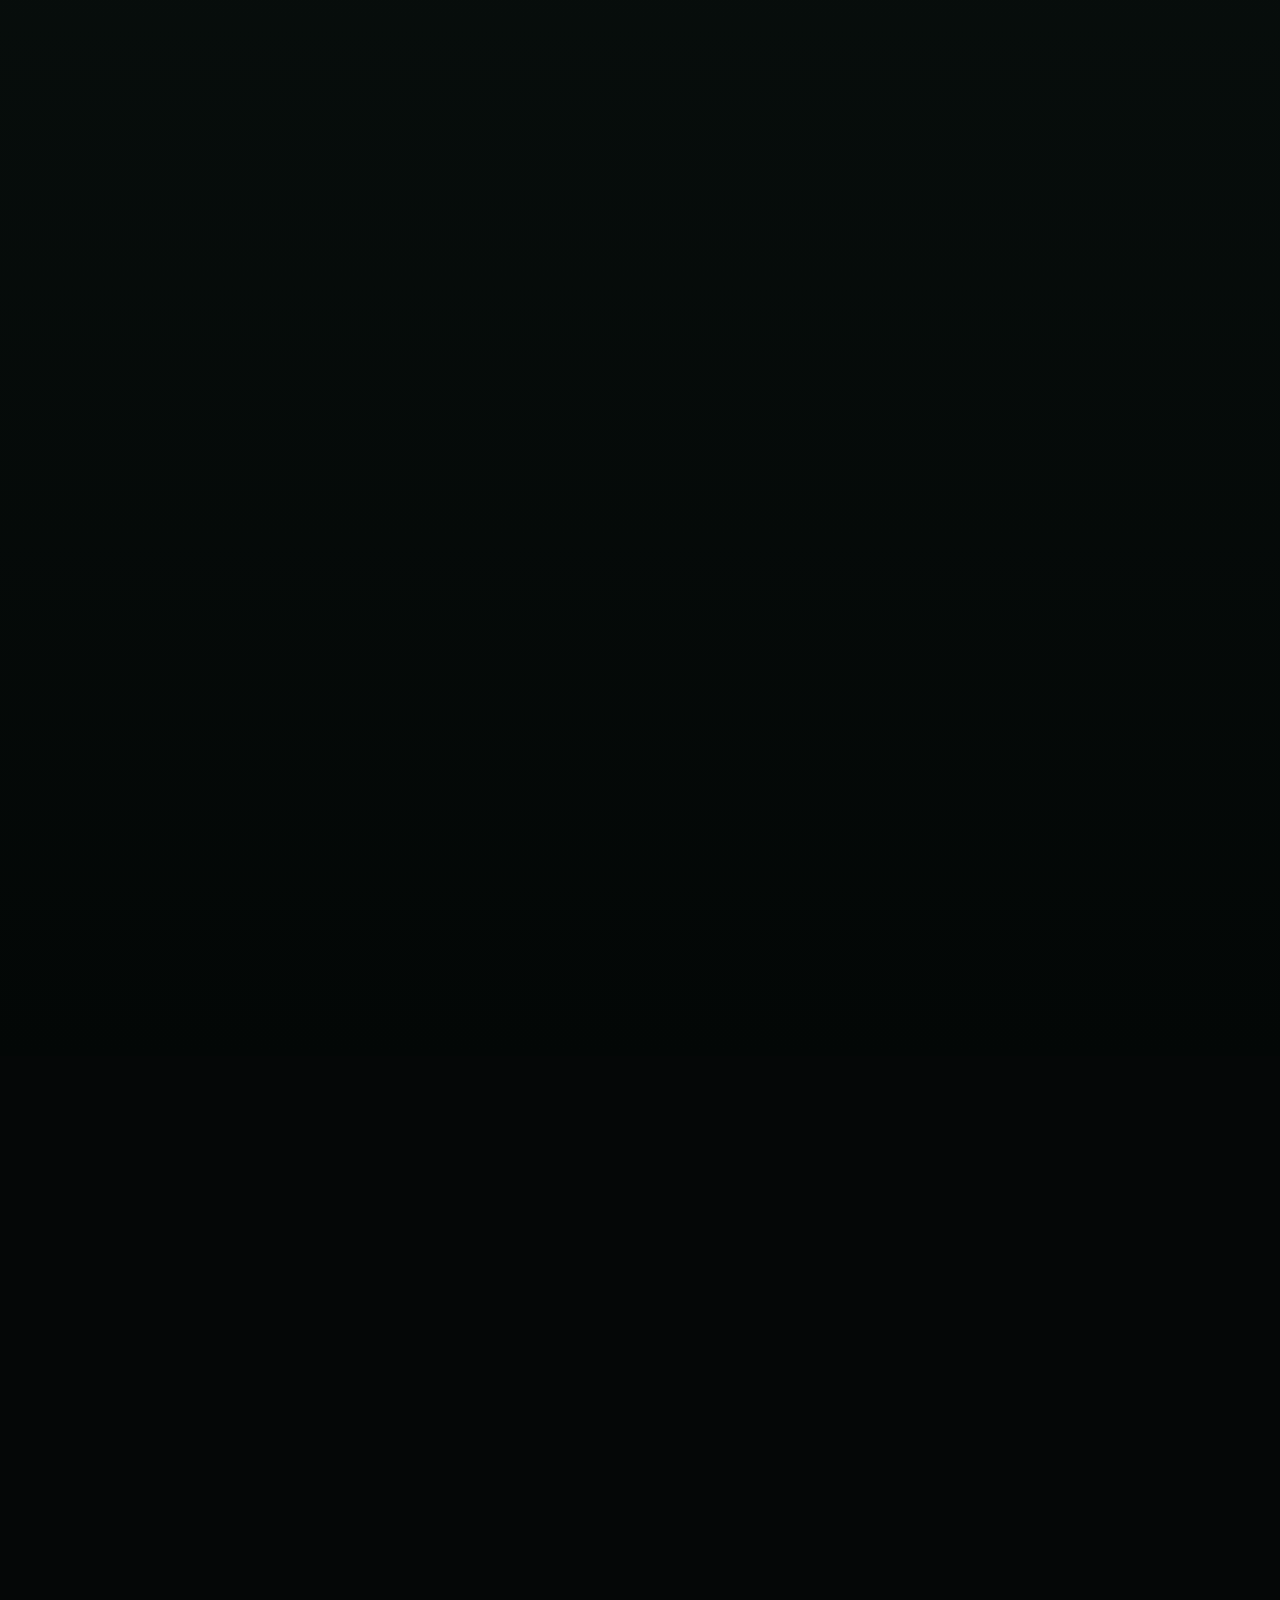
==== commit 44a20c2d: "Add mobile navigation menu" ====
--- a/index.html
+++ b/index.html
@@ -41,7 +41,7 @@
   <link rel="preconnect" href="https://fonts.googleapis.com">
   <link rel="preconnect" href="https://fonts.gstatic.com" crossorigin>
   <link href="https://fonts.googleapis.com/css2?family=IBM+Plex+Mono:wght@400;500;600&amp;family=Syne:wght@500;600;700;800&amp;display=swap" rel="stylesheet">
-  <link rel="stylesheet" href="styles.css?v=20260721-2">
+  <link rel="stylesheet" href="styles.css?v=20260723-1">
   <script>document.documentElement.className = 'js';</script>
   <script type="application/ld+json">
     {
@@ -97,7 +97,7 @@
     <a class="wordmark" href="#top" aria-label="Dude McGee home">
       <span class="wordmark-dot"></span>Dude McGee
     </a>
-    <nav aria-label="Primary navigation">
+    <nav class="desktop-nav" aria-label="Primary navigation">
       <a href="#watch">Watch</a>
       <a href="#world">The world</a>
       <a href="merch.html">Merch</a>
@@ -105,6 +105,25 @@
       <a href="press/">Press</a>
       <a href="label.html">The label</a>
     </nav>
+    <div class="header-actions">
+      <button class="menu-toggle" type="button" aria-expanded="false" aria-controls="mobile-menu" aria-label="Open navigation">
+        <span aria-hidden="true"></span><span aria-hidden="true"></span><span aria-hidden="true"></span>
+      </button>
+    </div>
+    <div class="mobile-menu" id="mobile-menu" hidden>
+      <div class="mobile-menu-inner">
+        <p class="mobile-menu-kicker">Navigate the signal</p>
+        <nav class="mobile-menu-nav" aria-label="Mobile navigation">
+          <a class="mobile-menu-primary" href="merch.html"><span>01</span>Shop merch</a>
+          <a href="#watch"><span>02</span>Watch / Music</a>
+          <a href="#world"><span>03</span>The world</a>
+          <a href="https://www.youtube.com/channel/UChkXhEVitGopkXbgdpUxeBA" target="_blank" rel="noreferrer"><span>04</span>YouTube ↗</a>
+          <a href="press/"><span>05</span>Press kit</a>
+          <a href="label.html"><span>06</span>The label</a>
+        </nav>
+        <a class="mobile-menu-label-site" href="https://www.dirtcatrecords.com/" target="_blank" rel="noreferrer">DirtCatRecords.com ↗</a>
+      </div>
+    </div>
   </header>
 
   <main id="content">
@@ -219,6 +238,6 @@
     </div>
   </footer>
 
-  <script src="script.js"></script>
+  <script src="script.js?v=20260723-1"></script>
 </body>
 </html>
--- a/styles.css
+++ b/styles.css
@@ -23,12 +23,22 @@
 .noise { position: fixed; inset: 0; z-index: 50; pointer-events: none; opacity: .08; background-image: url("data:image/svg+xml,%3Csvg viewBox='0 0 180 180' xmlns='http://www.w3.org/2000/svg'%3E%3Cfilter id='n'%3E%3CfeTurbulence type='fractalNoise' baseFrequency='.9' numOctaves='4' stitchTiles='stitch'/%3E%3C/filter%3E%3Crect width='100%25' height='100%25' filter='url(%23n)' opacity='.55'/%3E%3C/svg%3E"); mix-blend-mode: soft-light; }
 .cursor-glow { position: fixed; width: 34rem; height: 34rem; border-radius: 50%; background: radial-gradient(circle, rgba(40,255,222,.12), transparent 66%); transform: translate(-50%,-50%); z-index: 4; pointer-events: none; }
 
-.site-header { position: fixed; z-index: 40; left: 0; right: 0; top: 0; display: flex; justify-content: space-between; align-items: center; padding: 1.4rem 3vw; border-bottom: 1px solid var(--line); background: linear-gradient(180deg, rgba(2,5,5,.9), rgba(2,5,5,.15)); backdrop-filter: blur(10px); text-transform: uppercase; }
+.site-header { --header-height: 4.35rem; position: fixed; z-index: 40; left: 0; right: 0; top: 0; display: flex; justify-content: space-between; align-items: center; min-height: var(--header-height); padding: 1.4rem 3vw; border-bottom: 1px solid var(--line); background: linear-gradient(180deg, rgba(2,5,5,.9), rgba(2,5,5,.15)); backdrop-filter: blur(10px); text-transform: uppercase; }
 .wordmark { display: flex; align-items: center; gap: .65rem; font-family: var(--display); font-weight: 800; letter-spacing: .08em; }
 .wordmark-dot { width: .65rem; height: .65rem; background: var(--cyan); border-radius: 50%; box-shadow: 0 0 18px var(--cyan); }
-nav { display: flex; gap: clamp(1rem,3vw,3.5rem); font-size: .72rem; letter-spacing: .16em; }
-nav a { transition: color .2s; }
-nav a:hover { color: var(--cyan); }
+.desktop-nav { display: flex; gap: clamp(1rem,3vw,3.5rem); font-size: .72rem; letter-spacing: .16em; }
+.desktop-nav a { transition: color .2s; }
+.desktop-nav a:hover { color: var(--cyan); }
+.header-actions { display: none; align-items: center; gap: .65rem; }
+.merch-page .header-actions { display: flex; }
+.menu-toggle { display: none; width: 2.75rem; height: 2.75rem; padding: .72rem .65rem; border: 1px solid rgba(92,247,237,.72); background: rgba(2,5,5,.86); color: var(--cyan); box-shadow: 0 0 18px rgba(40,255,222,.08); cursor: pointer; }
+.menu-toggle span { display: block; width: 100%; height: 2px; background: currentColor; box-shadow: 0 0 7px rgba(40,255,222,.32); transition: transform .25s ease, opacity .2s ease; }
+.menu-toggle span + span { margin-top: .34rem; }
+.menu-toggle:hover { color: var(--cyan); border-color: var(--cyan); }
+.menu-toggle[aria-expanded="true"] span:nth-child(1) { transform: translateY(.4rem) rotate(45deg); }
+.menu-toggle[aria-expanded="true"] span:nth-child(2) { opacity: 0; }
+.menu-toggle[aria-expanded="true"] span:nth-child(3) { transform: translateY(-.4rem) rotate(-45deg); }
+.mobile-menu { display: none; }
 
 .hero { min-height: 100svh; position: relative; display: grid; align-items: end; overflow: hidden; padding: 9rem 4vw 4rem; }
 .hero-video, .hero-wash, .hero-grid { position: absolute; inset: 0; height: 100%; object-fit: cover; }
@@ -179,8 +189,24 @@
 .js .reveal.is-visible { opacity: 1; transform: none; }
 
 @media (max-width: 900px) {
-  .site-header { padding: 1.1rem clamp(1.25rem, 6vw, 1.75rem); }
-  nav a:not(:last-child) { display: none; }
+  .site-header { --header-height: 4.4rem; padding: .8rem clamp(1.25rem, 6vw, 1.75rem); }
+  .desktop-nav { display: none; }
+  .header-actions { display: flex; }
+  .menu-toggle { display: block; }
+  body.menu-open { overflow: hidden; }
+  .mobile-menu { position: absolute; z-index: 1; top: 100%; right: 0; left: 0; height: calc(100svh - var(--header-height)); display: block; overflow-y: auto; background: linear-gradient(145deg, rgba(2,5,5,.985), rgba(4,14,12,.97)); opacity: 0; visibility: hidden; transform: translateY(-1rem); transition: opacity .25s ease, visibility .25s ease, transform .25s ease; }
+  .mobile-menu[hidden] { display: none; }
+  .mobile-menu.is-open { opacity: 1; visibility: visible; transform: none; }
+  .mobile-menu::before { content: ""; position: absolute; inset: 0; pointer-events: none; opacity: .18; background: repeating-linear-gradient(0deg, transparent 0 7px, rgba(92,247,237,.08) 8px), radial-gradient(circle at 82% 12%, rgba(40,255,222,.2), transparent 34%); }
+  .mobile-menu-inner { position: relative; min-height: 100%; display: flex; flex-direction: column; padding: clamp(2rem, 6vh, 4rem) clamp(1.25rem, 7vw, 2.5rem) 2rem; }
+  .mobile-menu-kicker { margin: 0 0 1.4rem; color: var(--cyan); font-size: .58rem; letter-spacing: .24em; }
+  .mobile-menu-nav { display: grid; gap: 0; }
+  .mobile-menu-nav a { display: grid; grid-template-columns: 2.2rem minmax(0, 1fr) auto; align-items: baseline; padding: .72rem 0; border-bottom: 1px solid var(--line); font-family: var(--display); font-size: clamp(1.65rem, 8vw, 3.4rem); font-weight: 700; letter-spacing: -.035em; line-height: 1; text-transform: uppercase; transition: color .2s, padding-left .2s, border-color .2s; }
+  .mobile-menu-nav a span { color: rgba(233,244,235,.35); font-family: var(--mono); font-size: .52rem; font-weight: 500; letter-spacing: .12em; }
+  .mobile-menu-nav a:hover, .mobile-menu-nav a:focus-visible { color: var(--cyan); padding-left: .35rem; border-color: var(--cyan); }
+  .mobile-menu-nav .mobile-menu-primary { margin-bottom: .55rem; padding: .85rem .8rem; border: 1px solid var(--cyan); background: linear-gradient(90deg, rgba(40,255,222,.14), rgba(255,79,216,.04)); color: var(--cyan); box-shadow: inset 3px 0 0 var(--cyan), 0 0 28px rgba(40,255,222,.08); }
+  .mobile-menu-nav a[aria-current="page"]::after { content: "Current"; justify-self: end; align-self: center; color: var(--acid); font-family: var(--mono); font-size: .45rem; font-weight: 500; letter-spacing: .12em; }
+  .mobile-menu-label-site { margin-top: auto; padding-top: 2rem; color: var(--acid); font-size: .65rem; letter-spacing: .16em; }
   .hero { padding-inline: clamp(1.25rem, 6vw, 1.75rem); grid-template-columns: minmax(0, 1fr); }
   .hero-copy { width: 100%; max-width: 100%; min-width: 0; }
   h1 { max-width: 100%; font-size: clamp(2.6rem,13.5vw,5.5rem); line-height: .78; }
@@ -206,7 +232,6 @@
   footer p { order: 3; }
   footer > div { justify-content: center; flex-wrap: wrap; }
   footer .wordmark { justify-content: center; }
-  .label-page .site-header nav a:first-child { display: none; }
   .label-hero { padding: 8rem clamp(1.25rem, 6vw, 1.75rem) 3rem; }
   .label-hero-copy { width: 100%; max-width: 100%; min-width: 0; }
   .label-title { max-width: 100%; font-size: clamp(3rem, 14vw, 6rem); line-height: .78; letter-spacing: -.075em; }
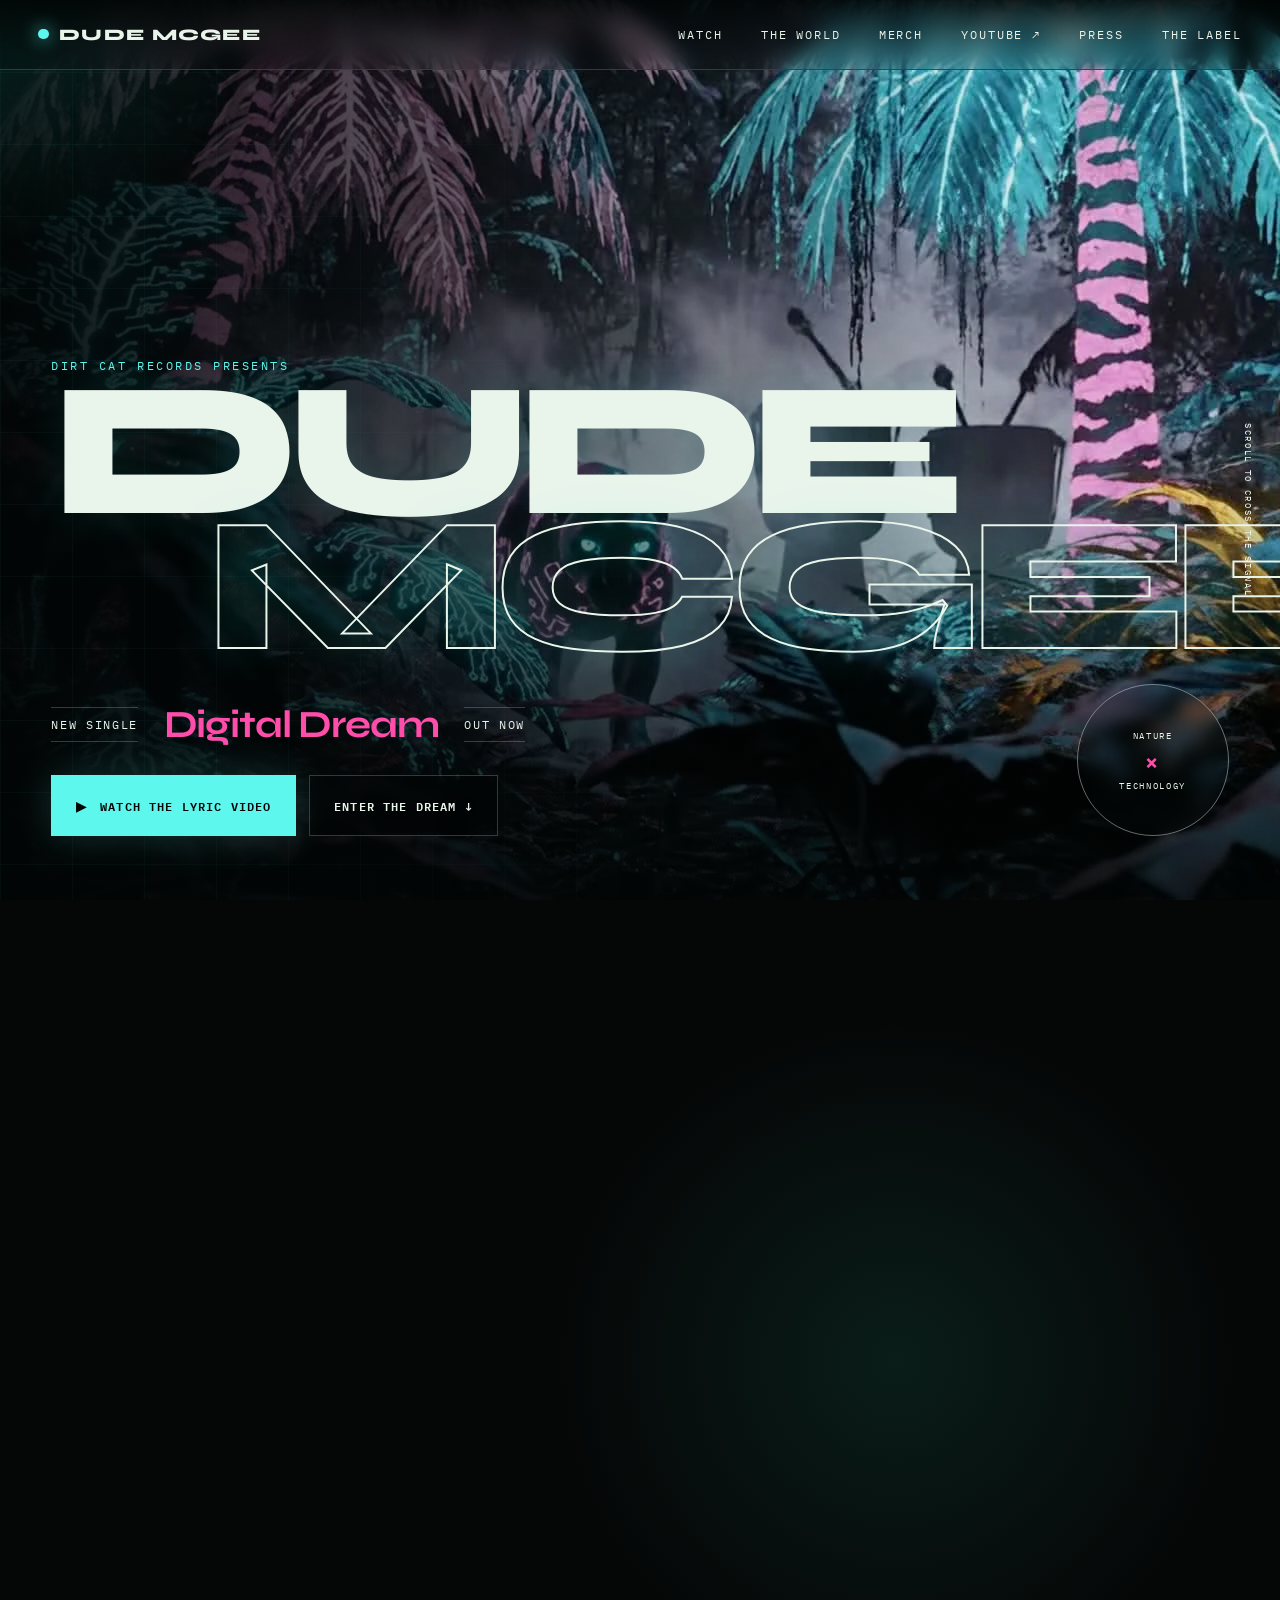
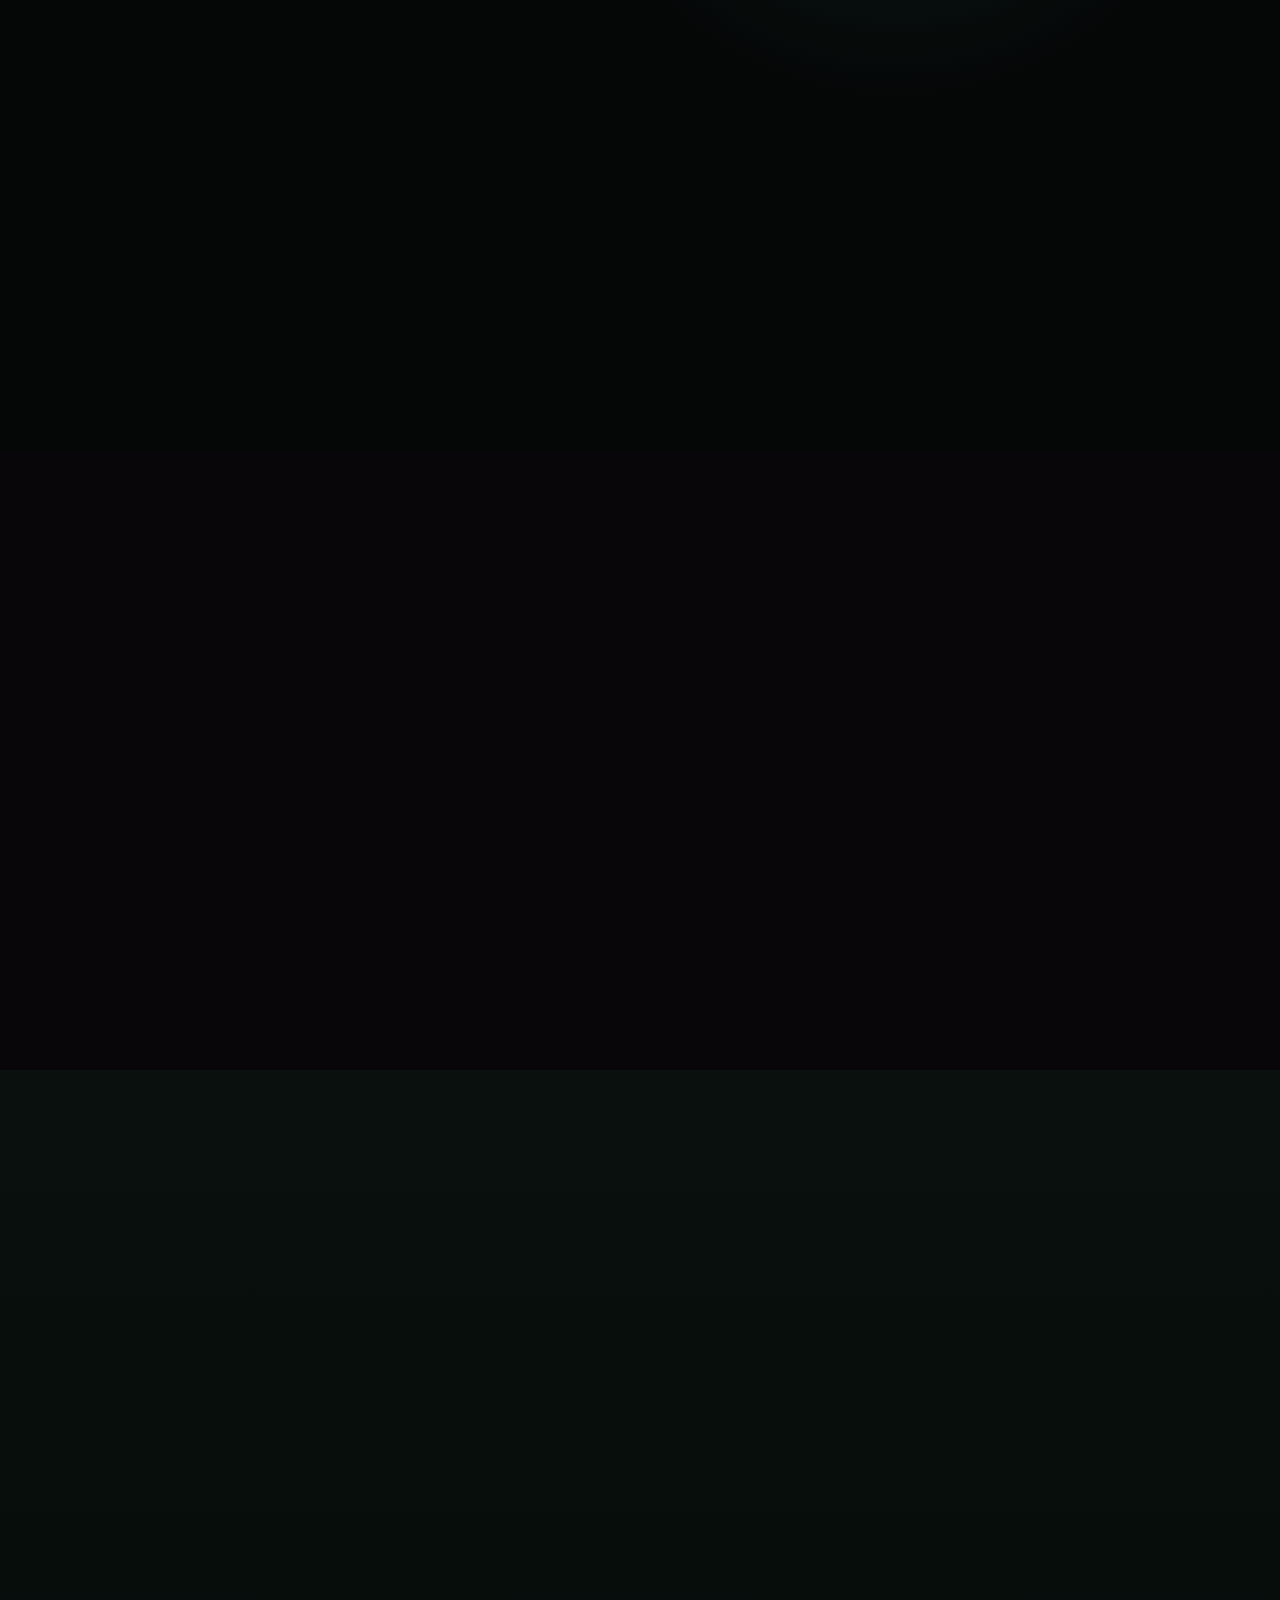
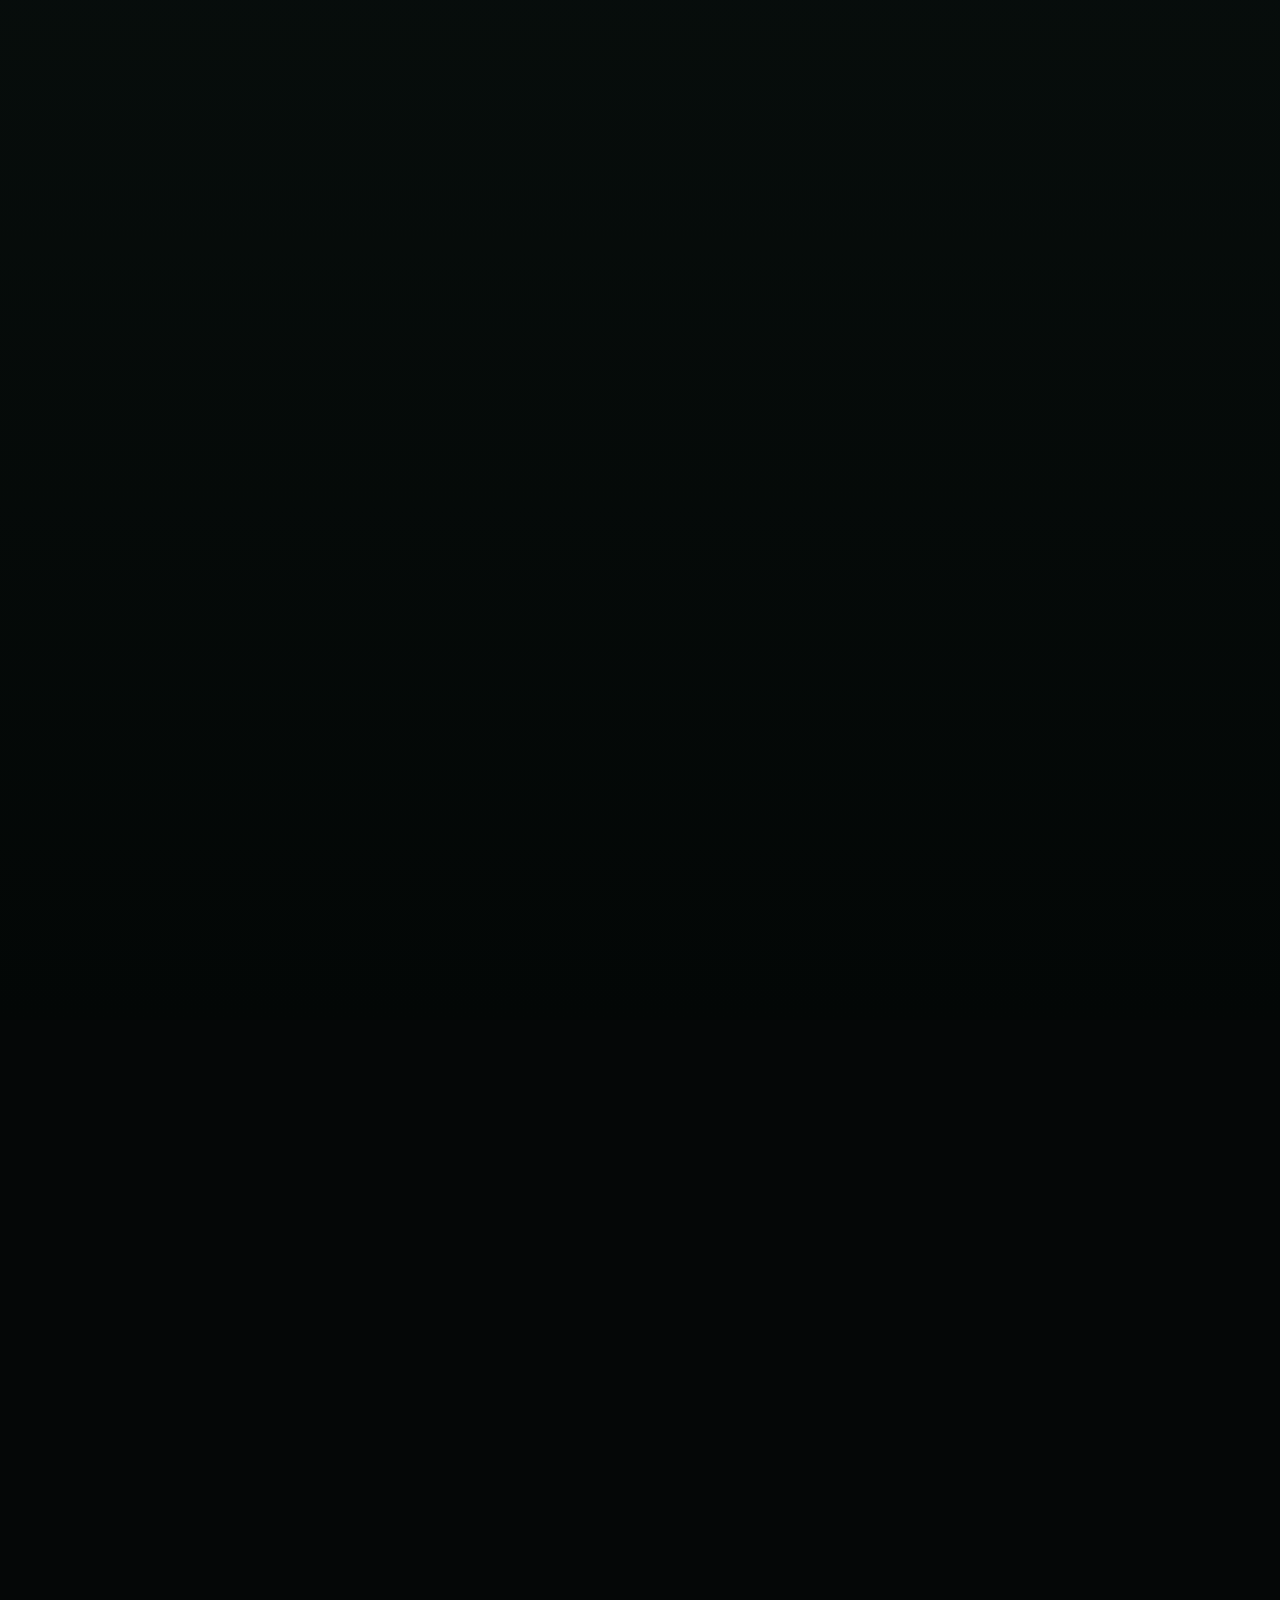
==== commit 68aedf0e: "Fix mobile text overflow" ====
--- a/index.html
+++ b/index.html
@@ -41,7 +41,7 @@
   <link rel="preconnect" href="https://fonts.googleapis.com">
   <link rel="preconnect" href="https://fonts.gstatic.com" crossorigin>
   <link href="https://fonts.googleapis.com/css2?family=IBM+Plex+Mono:wght@400;500;600&amp;family=Syne:wght@500;600;700;800&amp;display=swap" rel="stylesheet">
-  <link rel="stylesheet" href="styles.css?v=20260723-1">
+  <link rel="stylesheet" href="styles.css?v=20260724-1">
   <script>document.documentElement.className = 'js';</script>
   <script type="application/ld+json">
     {
--- a/styles.css
+++ b/styles.css
@@ -253,6 +253,15 @@
 }
 
 @media (max-width: 620px) {
+  .section-heading h2 { font-size: clamp(3.5rem, 16vw, 5rem); }
+  .world-heading h2 { font-size: clamp(3.25rem, 15vw, 4.5rem); }
+  .finale-copy { width: 100%; max-width: 100%; min-width: 0; padding-inline: clamp(1.25rem, 6vw, 1.75rem); }
+  .finale h2 { font-size: clamp(3.4rem, 16vw, 5rem); }
+  .label-statement h2 { font-size: clamp(3.1rem, 15vw, 4.5rem); }
+  .label-release-copy h2 { font-size: clamp(3.1rem, 15vw, 4.5rem); }
+  .label-exit h2 { width: 100%; max-width: 100%; font-size: clamp(3.1rem, 15vw, 4.5rem); }
+  .label-domain { max-width: 100%; font-size: clamp(1rem, 5.5vw, 1.35rem); }
+  .label-domain span { min-width: 0; overflow-wrap: anywhere; }
   .world-grid { grid-template-columns: 1fr; grid-template-rows: none; grid-auto-rows: auto; gap: .8rem; }
   .art-card-fauna, .art-card-take, .art-card-release, .art-card-dream { grid-column: 1; grid-row: auto; }
   .art-card-fauna, .art-card-release { aspect-ratio: 4 / 5; }
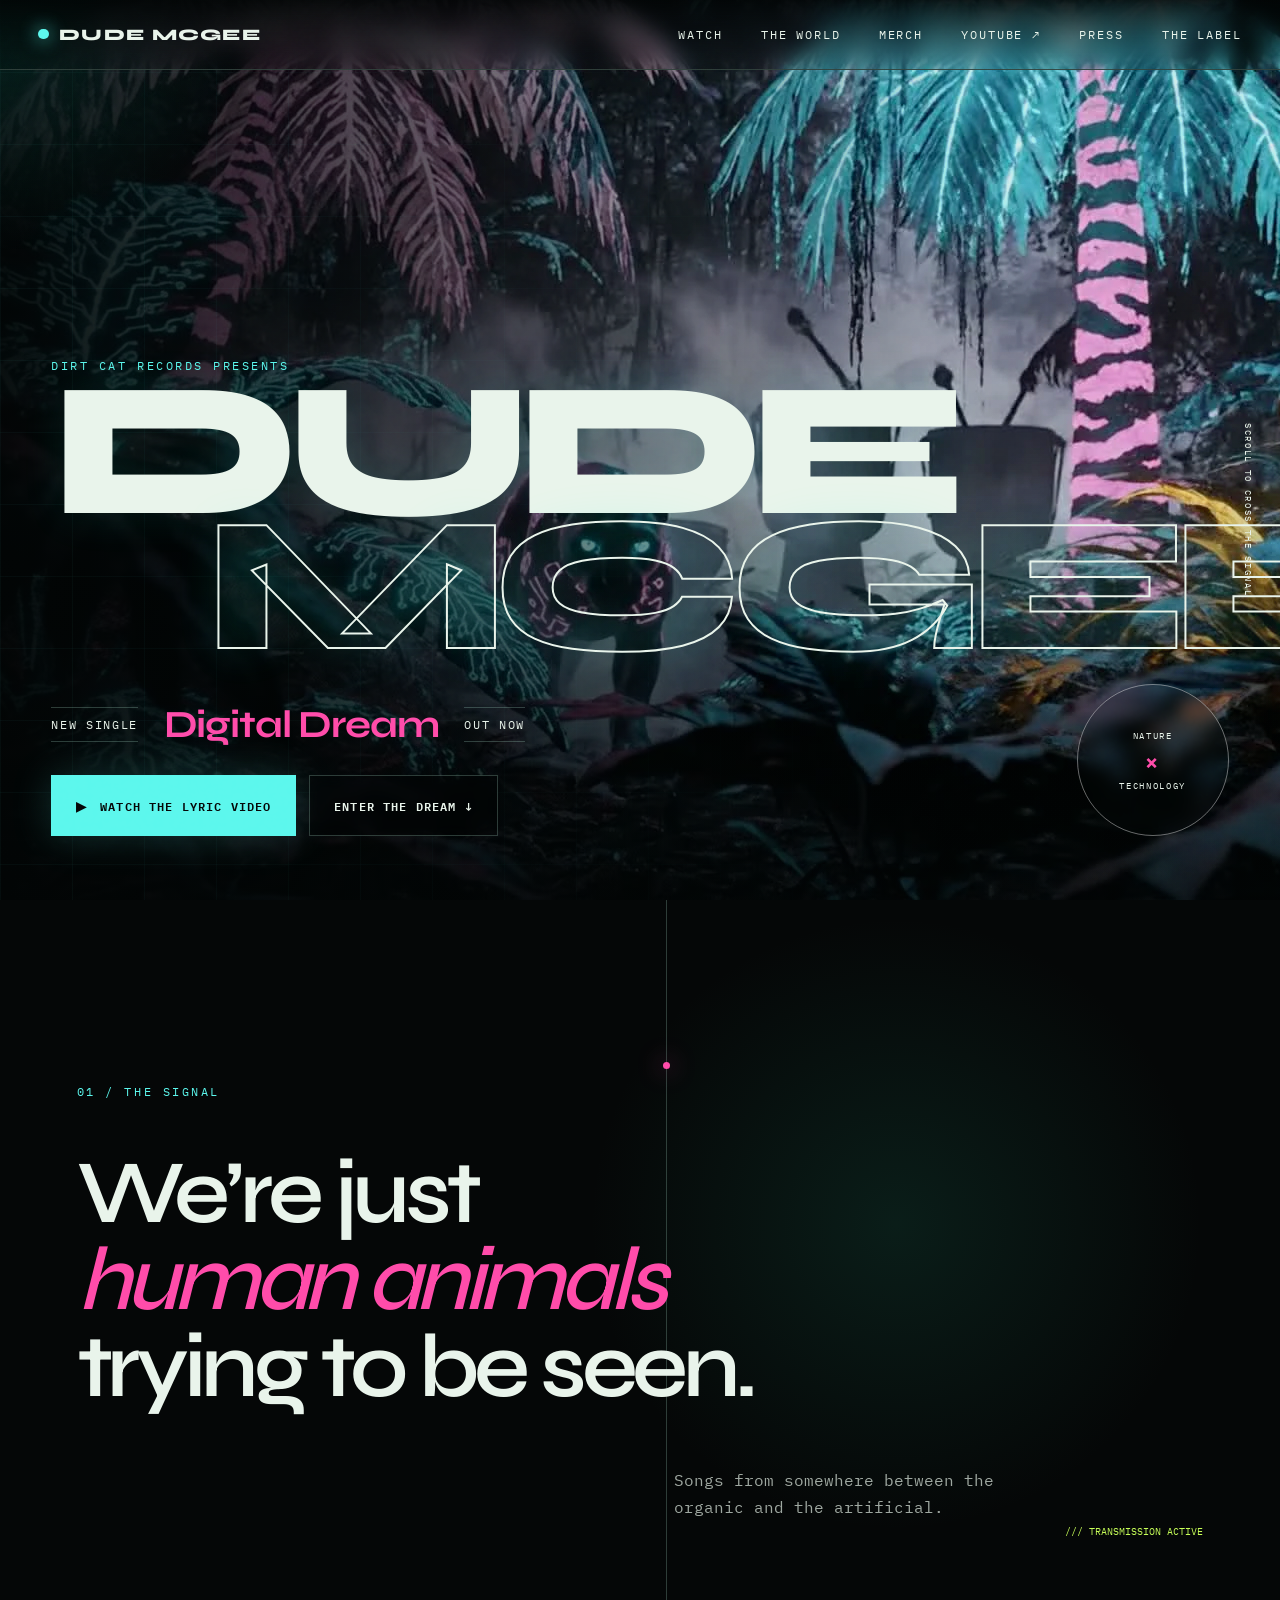
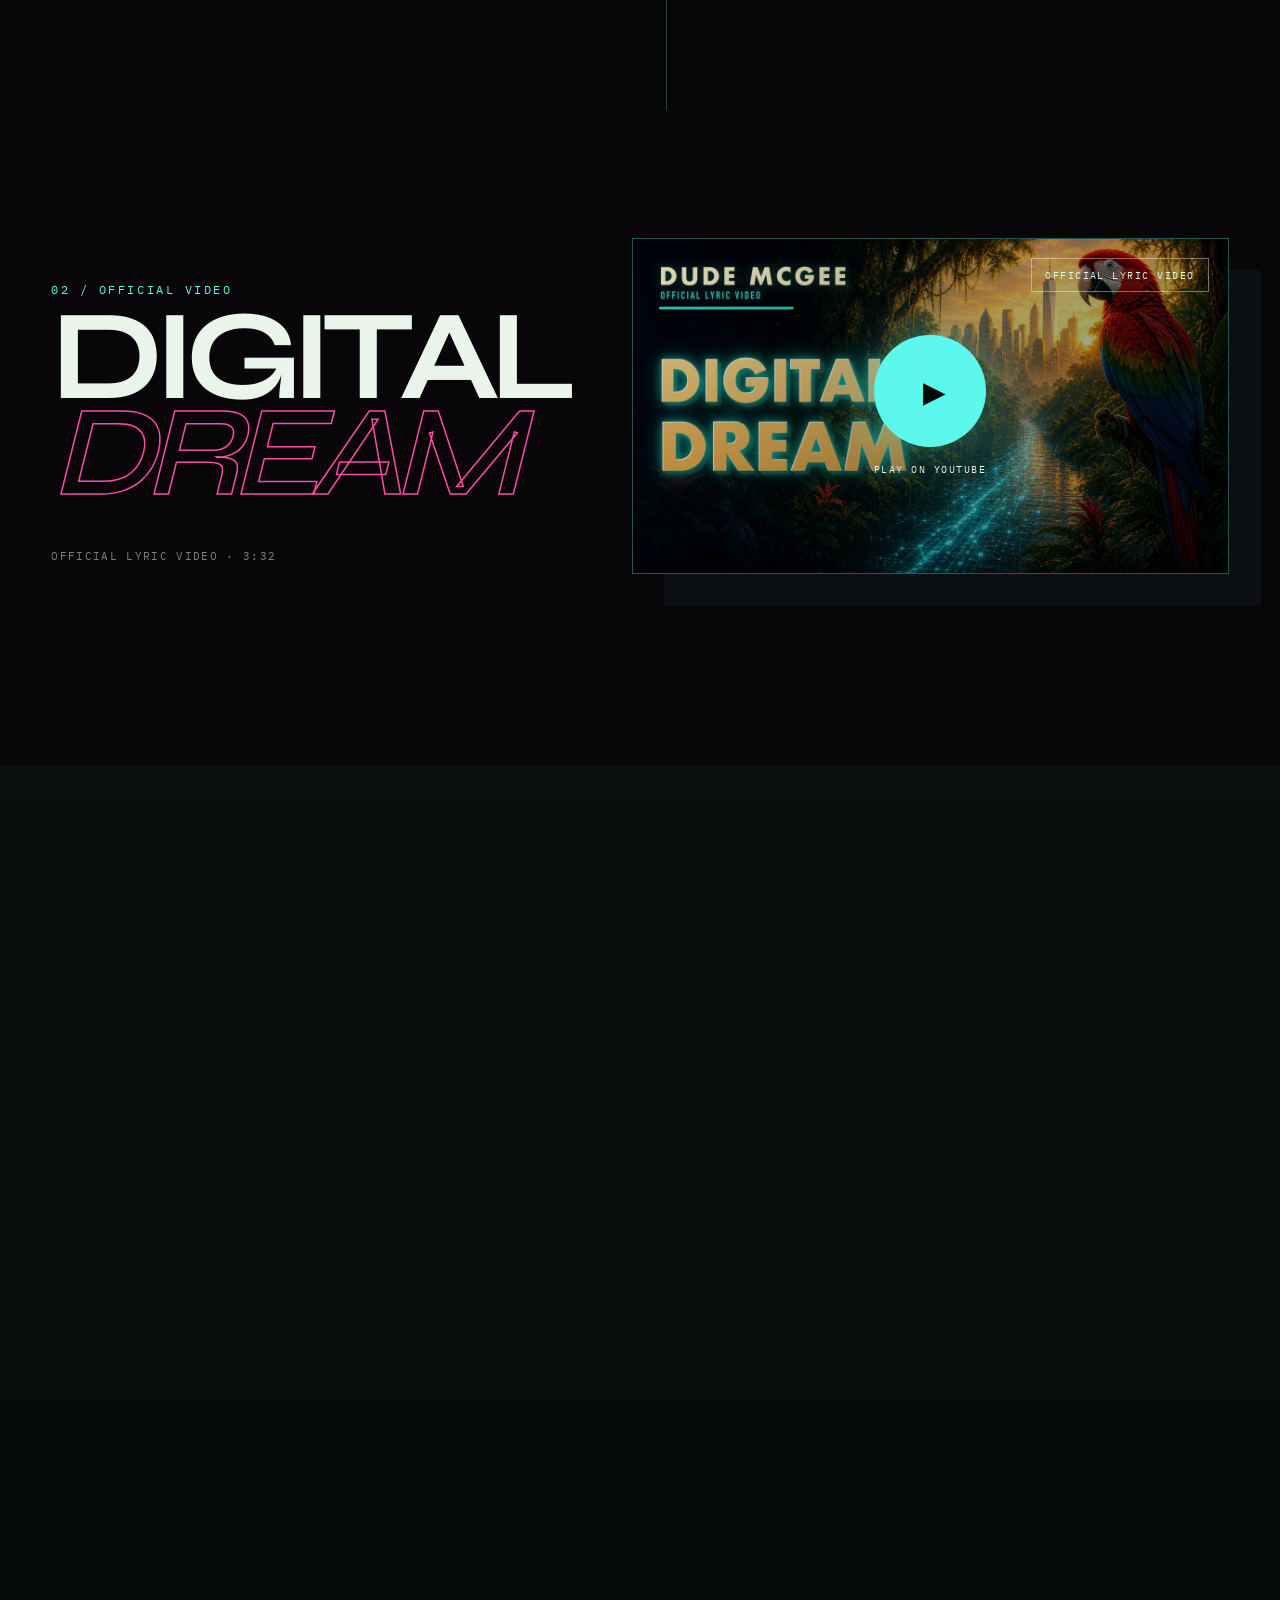
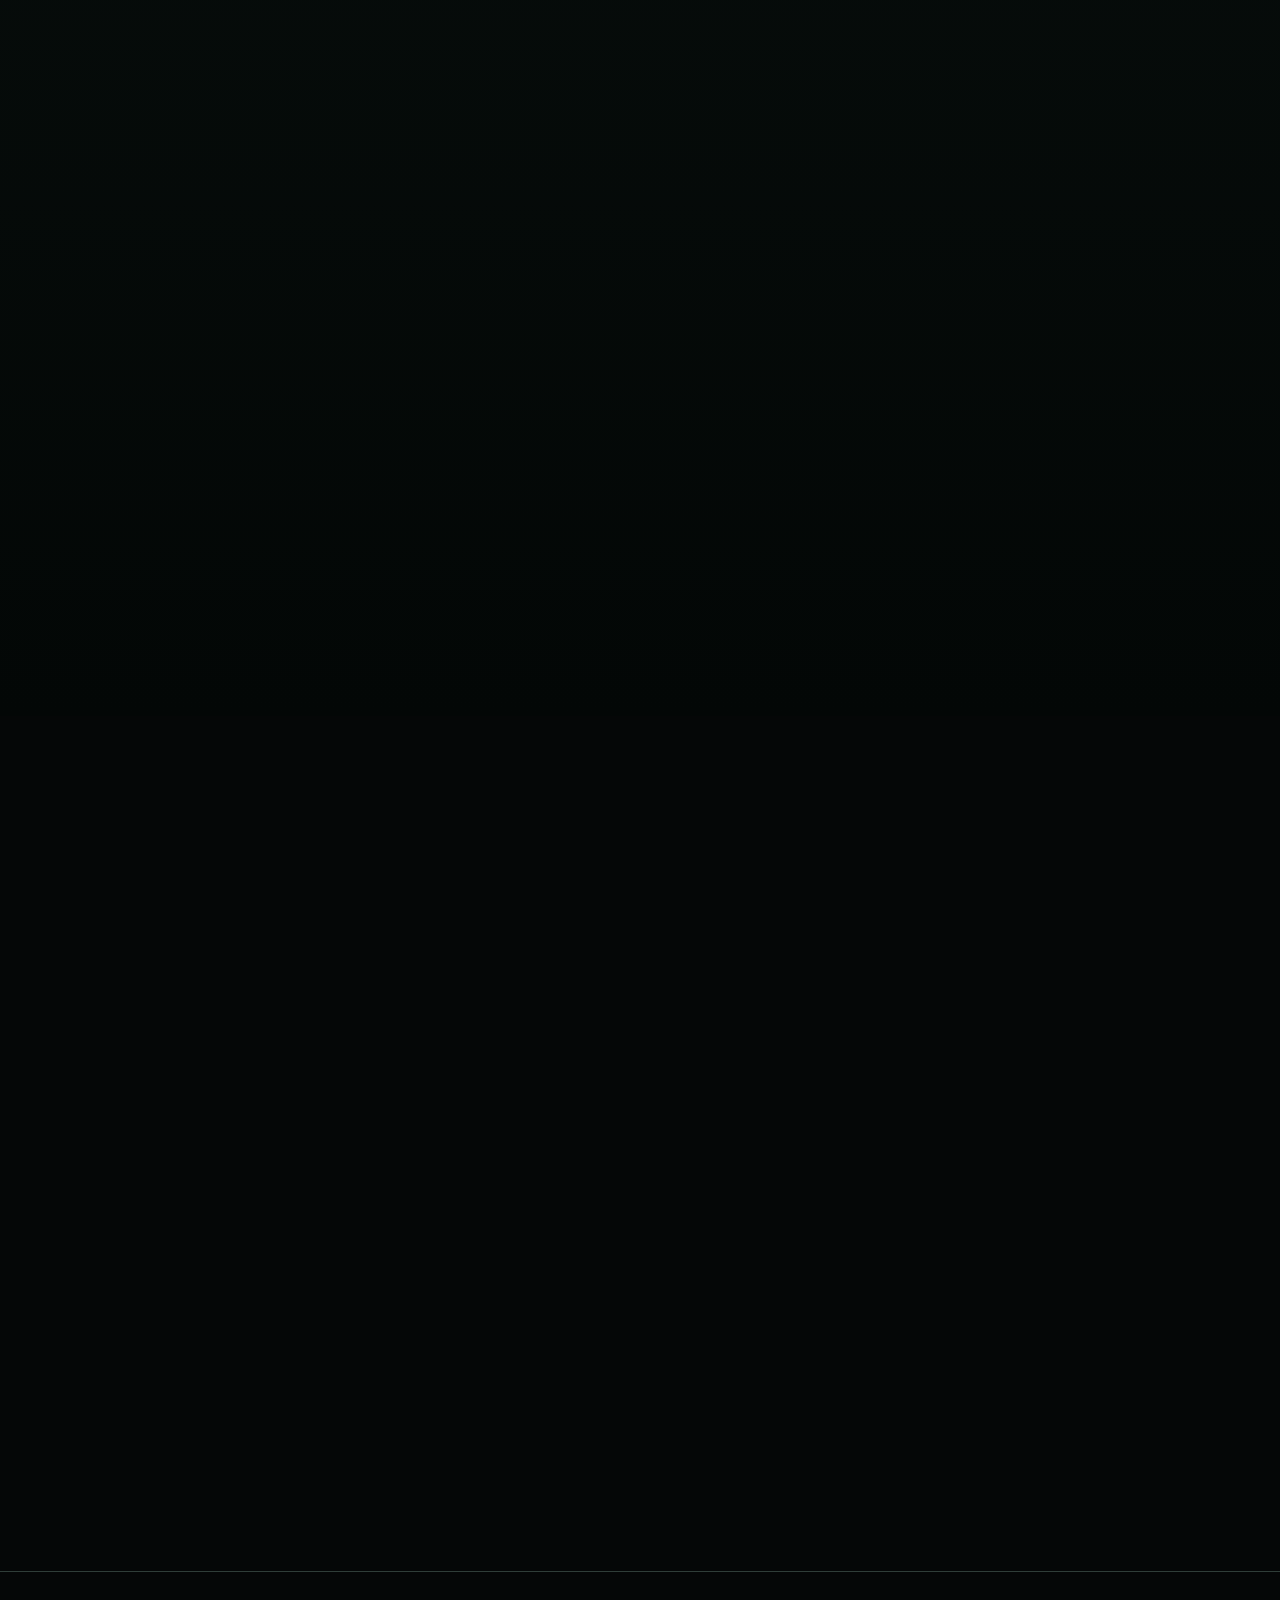
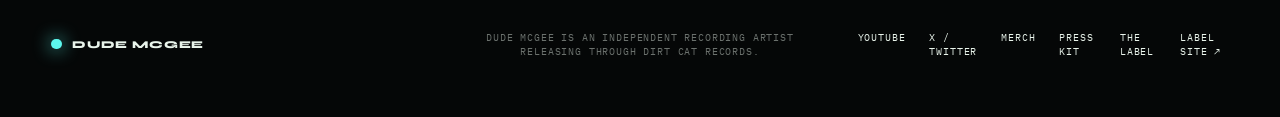
==== commit 44941b69: "Improve crawlable page content and canonical URL consistency" ====
--- a/index.html
+++ b/index.html
@@ -41,7 +41,7 @@
   <link rel="preconnect" href="https://fonts.googleapis.com">
   <link rel="preconnect" href="https://fonts.gstatic.com" crossorigin>
   <link href="https://fonts.googleapis.com/css2?family=IBM+Plex+Mono:wght@400;500;600&amp;family=Syne:wght@500;600;700;800&amp;display=swap" rel="stylesheet">
-  <link rel="stylesheet" href="styles.css?v=20260724-1">
+  <link rel="stylesheet" href="styles.css?v=20260906-1">
   <script>document.documentElement.className = 'js';</script>
   <script type="application/ld+json">
     {
@@ -238,6 +238,6 @@
     </div>
   </footer>
 
-  <script src="script.js?v=20260723-1"></script>
+  <script src="script.js?v=20260906-1"></script>
 </body>
 </html>
--- a/styles.css
+++ b/styles.css
@@ -185,8 +185,13 @@
 .label-domain:hover { gap: clamp(2rem, 6vw, 6rem); color: var(--cyan); }
 .label-domain b { font-weight: 500; }
 
-.js .reveal { opacity: 0; transform: translateY(28px); transition: opacity .85s ease, transform .85s cubic-bezier(.2,.8,.2,1); }
-.js .reveal.is-visible { opacity: 1; transform: none; }
+/* Content stays readable before scripts load and before a visitor scrolls. */
+.reveal { opacity: 1; transform: none; }
+.js .reveal.is-visible { animation: reveal-in .85s cubic-bezier(.2,.8,.2,1) both; }
+@keyframes reveal-in {
+  from { transform: translateY(28px); }
+  to { transform: none; }
+}
 
 @media (max-width: 900px) {
   .site-header { --header-height: 4.4rem; padding: .8rem clamp(1.25rem, 6vw, 1.75rem); }
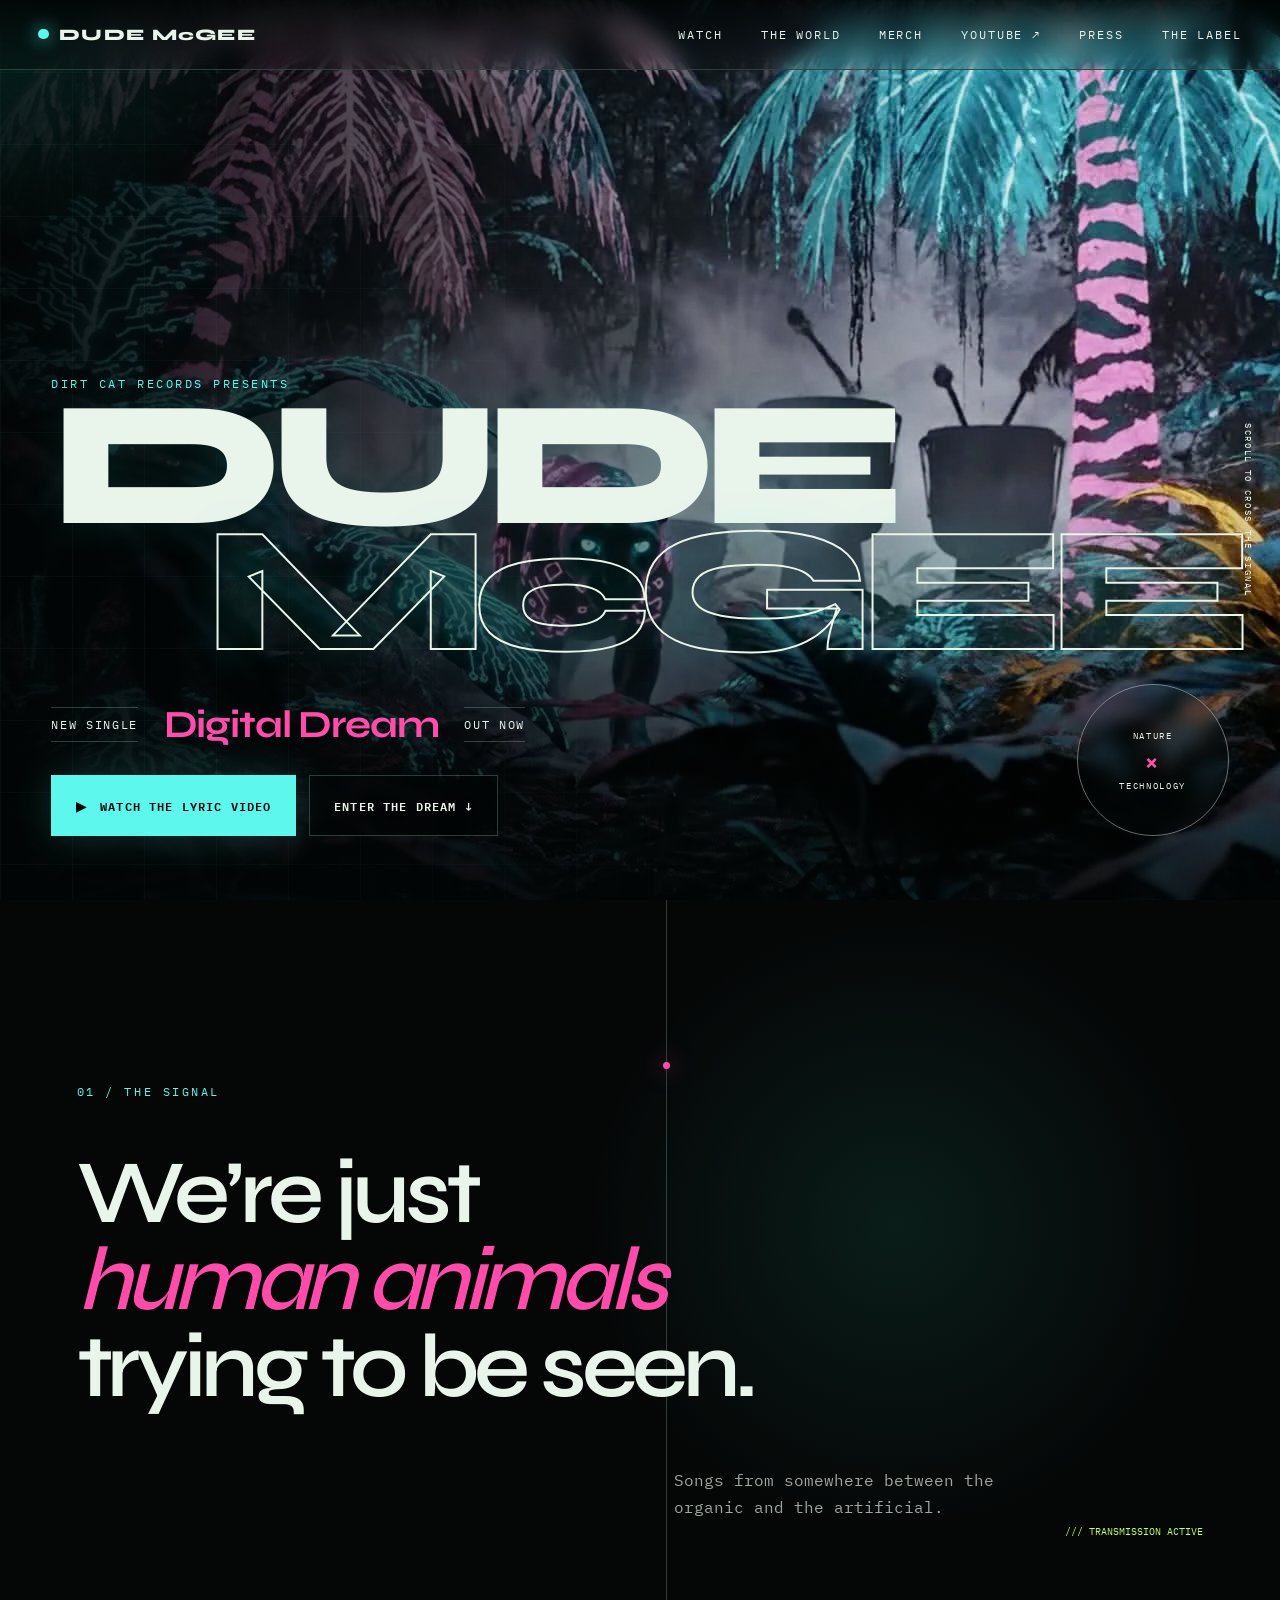
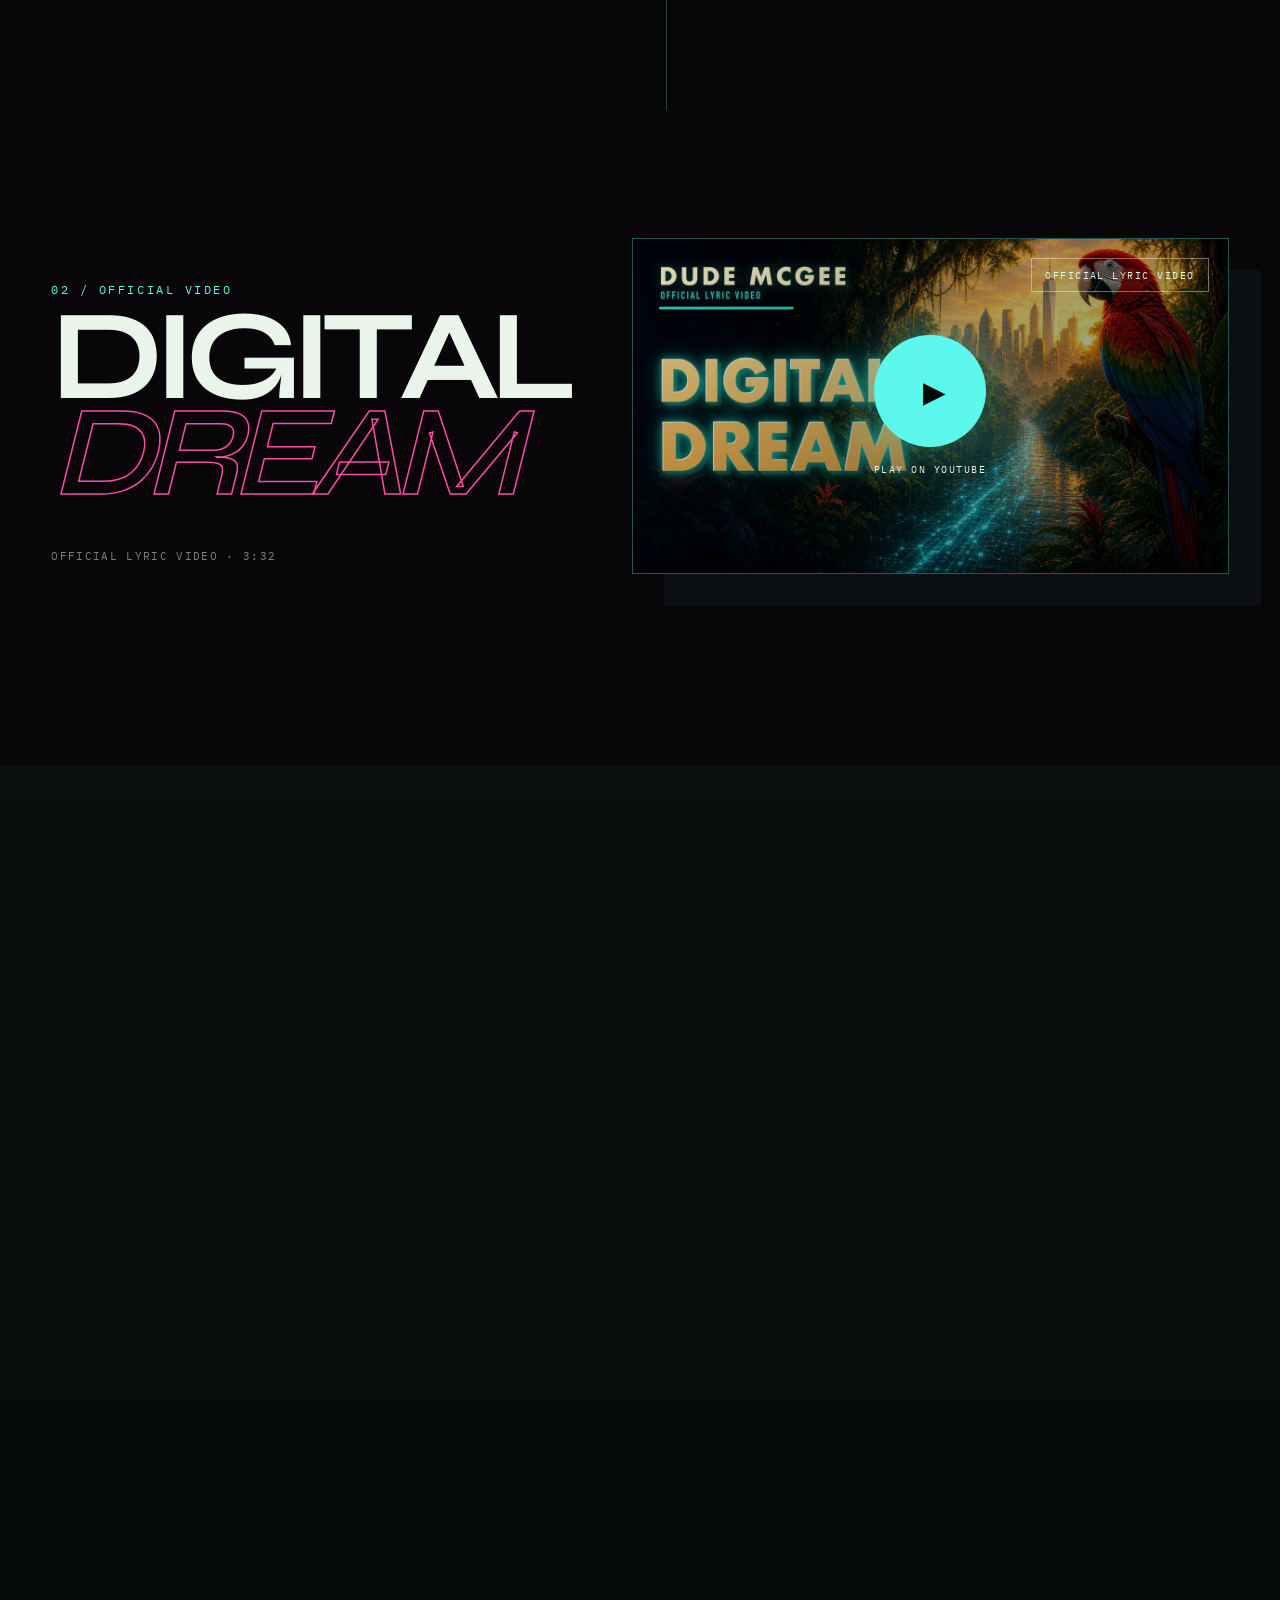
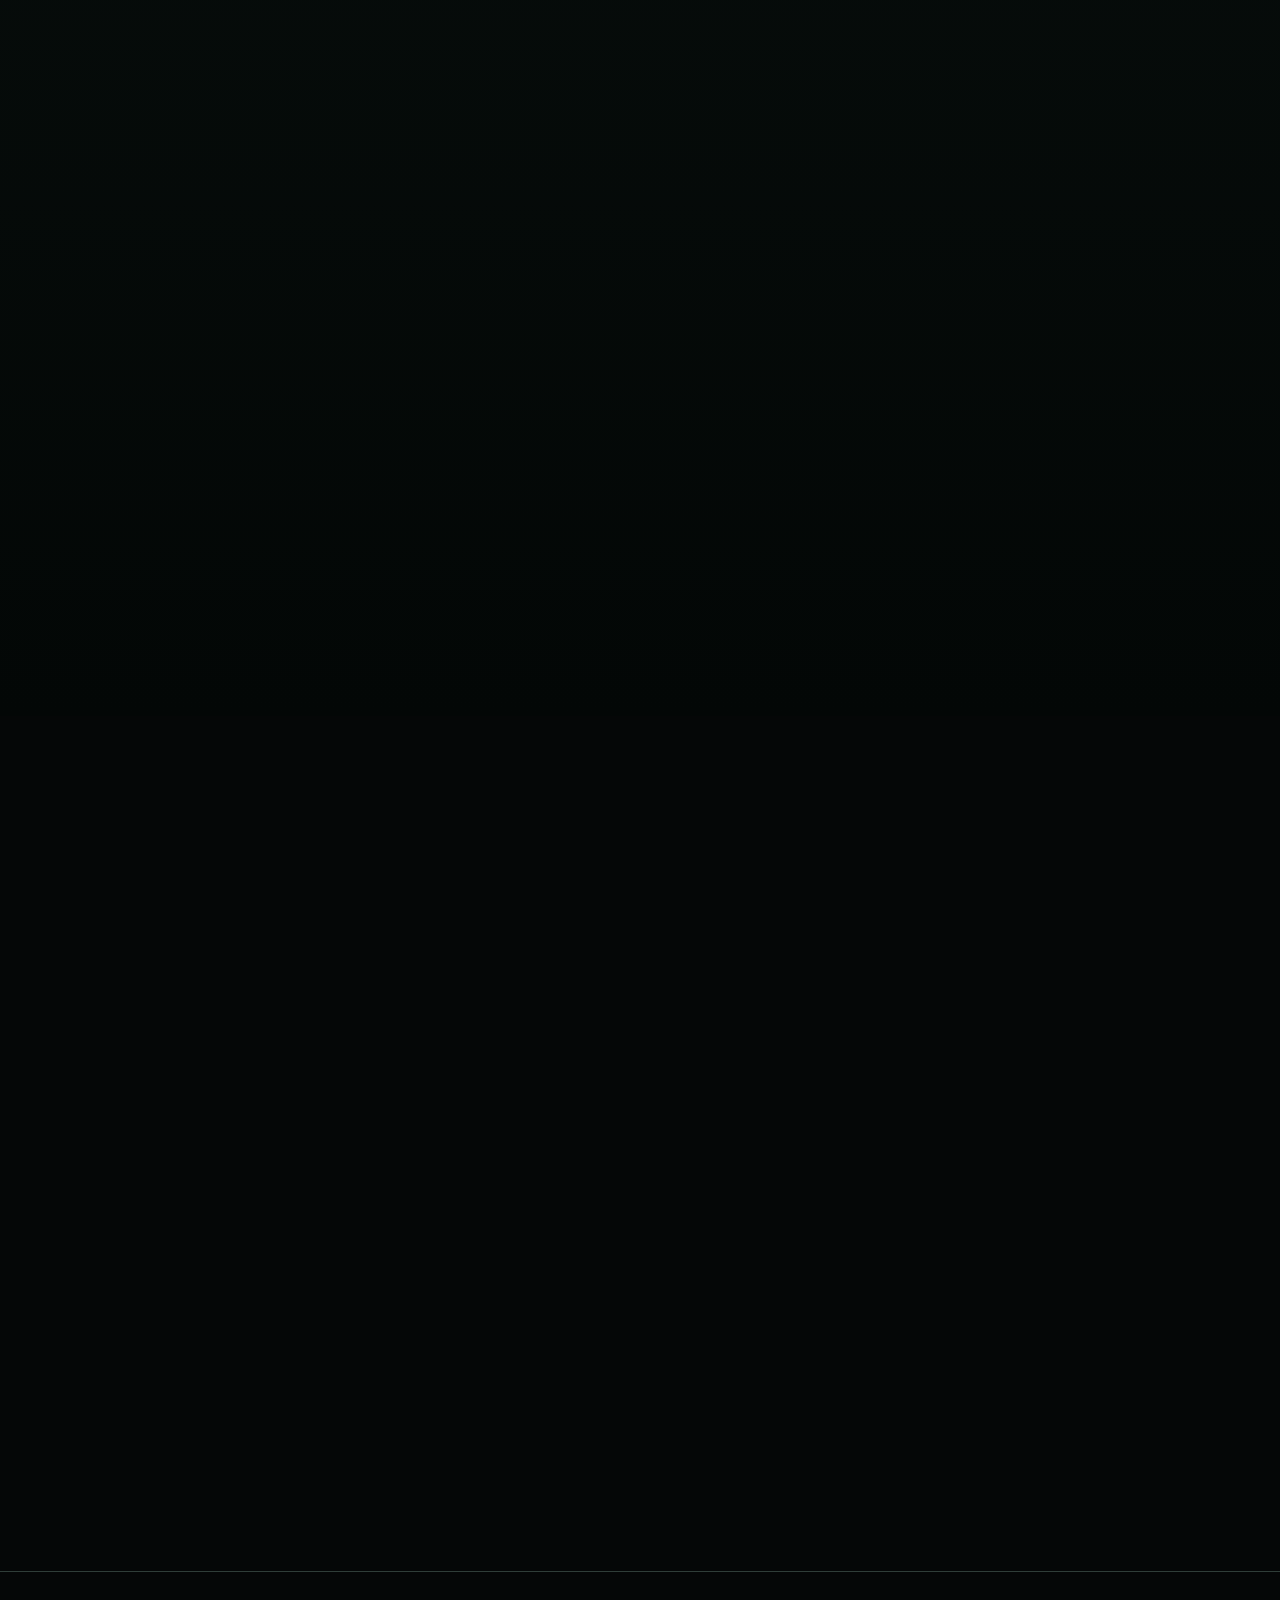
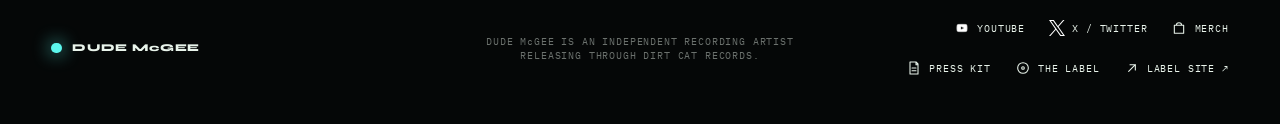
==== commit 9a8afa62: "Release DUDE McGEE identity, coming-soon archive and responsive merch refinements" ====
--- a/index.html
+++ b/index.html
@@ -11,27 +11,27 @@
   </script>
   <meta charset="utf-8">
   <meta name="viewport" content="width=device-width, initial-scale=1">
-  <meta name="description" content="Dude McGee is an independent recording artist releasing through Dirt Cat Records. Watch the official Digital Dream lyric video—out now.">
+  <meta name="description" content="DUDE McGEE is an independent recording artist releasing through Dirt Cat Records. Watch the official Digital Dream lyric video—out now.">
   <meta name="theme-color" content="#050707">
   <meta name="color-scheme" content="dark">
   <link rel="canonical" href="https://www.dudemcgee.com/">
   <meta property="og:type" content="website">
-  <meta property="og:site_name" content="Dude McGee">
+  <meta property="og:site_name" content="DUDE McGEE">
   <meta property="og:url" content="https://www.dudemcgee.com/">
-  <meta property="og:title" content="Dude McGee — Digital Dream">
-  <meta property="og:description" content="Dude McGee is an independent recording artist. Enter the neon jungle and experience Digital Dream—the new single out now.">
+  <meta property="og:title" content="DUDE McGEE — Digital Dream">
+  <meta property="og:description" content="DUDE McGEE is an independent recording artist. Enter the neon jungle and experience Digital Dream—the new single out now.">
   <meta property="og:image" content="https://www.dudemcgee.com/assets/site/dude-mcgee-social-card.png">
   <meta property="og:image:secure_url" content="https://www.dudemcgee.com/assets/site/dude-mcgee-social-card.png">
   <meta property="og:image:type" content="image/png">
   <meta property="og:image:width" content="1200">
   <meta property="og:image:height" content="630">
-  <meta property="og:image:alt" content="Dude McGee Digital Dream official artist website artwork in a neon circuit-lit jungle">
+  <meta property="og:image:alt" content="DUDE McGEE Digital Dream official artist website artwork in a neon circuit-lit jungle">
   <meta name="twitter:card" content="summary_large_image">
-  <meta name="twitter:title" content="Dude McGee — Digital Dream">
-  <meta name="twitter:description" content="Dude McGee is an independent recording artist. Enter the neon jungle and experience Digital Dream—the new single out now.">
+  <meta name="twitter:title" content="DUDE McGEE — Digital Dream">
+  <meta name="twitter:description" content="DUDE McGEE is an independent recording artist. Enter the neon jungle and experience Digital Dream—the new single out now.">
   <meta name="twitter:image" content="https://www.dudemcgee.com/assets/site/dude-mcgee-social-card.png">
-  <meta name="twitter:image:alt" content="Dude McGee Digital Dream official artist website artwork in a neon circuit-lit jungle">
-  <title>Dude McGee — Digital Dream</title>
+  <meta name="twitter:image:alt" content="DUDE McGEE Digital Dream official artist website artwork in a neon circuit-lit jungle">
+  <title>DUDE McGEE — Digital Dream</title>
   <link rel="icon" href="/favicon.ico" sizes="any">
   <link rel="icon" type="image/png" sizes="32x32" href="/assets/site/favicon-32.png">
   <link rel="icon" type="image/png" sizes="16x16" href="/assets/site/favicon-16.png">
@@ -41,7 +41,7 @@
   <link rel="preconnect" href="https://fonts.googleapis.com">
   <link rel="preconnect" href="https://fonts.gstatic.com" crossorigin>
   <link href="https://fonts.googleapis.com/css2?family=IBM+Plex+Mono:wght@400;500;600&amp;family=Syne:wght@500;600;700;800&amp;display=swap" rel="stylesheet">
-  <link rel="stylesheet" href="styles.css?v=20260906-1">
+  <link rel="stylesheet" href="styles.css?v=20260930-3">
   <script>document.documentElement.className = 'js';</script>
   <script type="application/ld+json">
     {
@@ -50,13 +50,13 @@
         {
           "@type": "WebSite",
           "@id": "https://www.dudemcgee.com/#website",
-          "name": "Dude McGee",
+          "name": "DUDE McGEE",
           "url": "https://www.dudemcgee.com/"
         },
         {
           "@type": "WebPage",
           "@id": "https://www.dudemcgee.com/#webpage",
-          "name": "Dude McGee — Digital Dream",
+          "name": "DUDE McGEE — Digital Dream",
           "url": "https://www.dudemcgee.com/",
           "isPartOf": { "@id": "https://www.dudemcgee.com/#website" },
           "about": { "@id": "https://www.dudemcgee.com/#artist" }
@@ -64,8 +64,8 @@
         {
           "@type": "MusicGroup",
           "@id": "https://www.dudemcgee.com/#artist",
-          "name": "Dude McGee",
-          "description": "Dude McGee is an independent recording artist releasing through Dirt Cat Records.",
+          "name": "DUDE McGEE",
+          "description": "DUDE McGEE is an independent recording artist releasing through Dirt Cat Records.",
           "url": "https://www.dudemcgee.com/",
           "image": "https://www.dudemcgee.com/assets/site/dude-mcgee-social-card.png",
           "sameAs": [
@@ -79,7 +79,7 @@
           },
           "subjectOf": {
             "@type": "MusicVideoObject",
-            "name": "Dude McGee - Digital Dream (Official Lyric Video)",
+            "name": "DUDE McGEE - Digital Dream (Official Lyric Video)",
             "url": "https://www.youtube.com/watch?v=r-SWpSl2k8w",
             "thumbnailUrl": "https://i.ytimg.com/vi/r-SWpSl2k8w/maxresdefault.jpg"
           }
@@ -94,8 +94,8 @@
   <div class="cursor-glow" aria-hidden="true"></div>
 
   <header class="site-header">
-    <a class="wordmark" href="#top" aria-label="Dude McGee home">
-      <span class="wordmark-dot"></span>Dude McGee
+    <a class="wordmark artist-name" href="#top" aria-label="DUDE McGEE home">
+      <span class="wordmark-dot"></span>DUDE McGEE
     </a>
     <nav class="desktop-nav" aria-label="Primary navigation">
       <a href="#watch">Watch</a>
@@ -137,7 +137,7 @@
 
       <div class="hero-copy">
         <p class="eyebrow reveal">Dirt Cat Records presents</p>
-        <h1 id="hero-title" class="reveal"><span>Dude</span><span>McGee</span></h1>
+        <h1 id="hero-title" class="reveal"><span>DUDE</span><span class="artist-name">McGEE</span></h1>
         <div class="release-line reveal">
           <span>New single</span>
           <strong>Digital Dream</strong>
@@ -187,7 +187,7 @@
     <section class="world-section" id="world" aria-labelledby="world-title">
       <div class="world-heading reveal">
         <p class="section-index">03 / VISUAL ARCHIVE</p>
-        <h2 id="world-title">Inside the<br><span>Dude McGee</span> world</h2>
+        <h2 id="world-title">Inside the<br><span class="artist-name">DUDE McGEE</span> world</h2>
       </div>
 
       <div class="world-grid">
@@ -199,13 +199,12 @@
           <img src="assets/site/the-first-take.webp" alt="The First Take artwork with a city beyond a lush jungle" width="1024" height="1024" loading="lazy" decoding="async">
           <figcaption><span>The First Take</span><b>02</b></figcaption>
         </figure>
-        <figure class="art-card art-card-release reveal">
-          <img src="assets/site/smells-like-june.webp" alt="A grand touring coupe on a neon rain-soaked palm-lined boulevard at night" width="887" height="1774" loading="lazy" decoding="async">
+        <figure class="art-card art-card-release reveal" role="img" aria-label="Unreleased visual archive artwork showing a grand touring coupe on a neon rain-soaked palm-lined boulevard at night. Coming soon.">
+          <img src="assets/site/smells-like-june.webp" alt="" width="887" height="1774" loading="lazy" decoding="async">
           <div class="release-art-lockup" aria-hidden="true">
-            <span>Dude McGee</span>
-            <strong>Smells Like June</strong>
+            <strong>Coming soon</strong>
           </div>
-          <figcaption><span>New single</span><b>03</b></figcaption>
+          <figcaption aria-hidden="true"><span>Coming soon</span><b>03</b></figcaption>
         </figure>
         <figure class="art-card art-card-dream reveal">
           <img src="assets/site/digital-dream-art.webp" alt="Digital Dream artwork with a panther in a dark tropical jungle" width="1024" height="1536" loading="lazy" decoding="async">
@@ -226,15 +225,15 @@
   </main>
 
   <footer>
-    <a class="wordmark" href="#top"><span class="wordmark-dot"></span>Dude McGee</a>
-    <p>Dude McGee is an independent recording artist releasing through <a href="label.html">Dirt Cat Records</a>.</p>
+    <a class="wordmark artist-name" href="#top"><span class="wordmark-dot"></span>DUDE McGEE</a>
+    <p><span class="artist-name">DUDE McGEE</span> is an independent recording artist releasing through <a href="label.html">Dirt Cat Records</a>.</p>
     <div>
-      <a href="https://www.youtube.com/channel/UChkXhEVitGopkXbgdpUxeBA" target="_blank" rel="noreferrer">YouTube</a>
-      <a href="https://x.com/The_DudeMcGee" target="_blank" rel="noreferrer">X / Twitter</a>
-      <a href="merch.html">Merch</a>
-      <a href="press/">Press Kit</a>
-      <a href="label.html">The Label</a>
-      <a href="https://www.dirtcatrecords.com/" target="_blank" rel="noreferrer">Label Site ↗</a>
+      <a class="footer-link" href="https://www.youtube.com/channel/UChkXhEVitGopkXbgdpUxeBA" target="_blank" rel="noreferrer"><img class="footer-link-icon" src="assets/site/link-icons/youtube-icon-white.png" alt="" aria-hidden="true" focusable="false">YouTube</a>
+      <a class="footer-link" href="https://x.com/The_DudeMcGee" target="_blank" rel="noreferrer"><img class="footer-link-icon" src="assets/site/link-icons/x-logo-white.svg" alt="" aria-hidden="true" focusable="false">X / Twitter</a>
+      <a class="footer-link" href="merch.html"><svg class="footer-link-icon" aria-hidden="true" focusable="false" viewBox="0 0 24 24"><path d="M5 8h14v12H5zM8 8a4 4 0 0 1 8 0"/></svg>Merch</a>
+      <a class="footer-link" href="press/"><svg class="footer-link-icon" aria-hidden="true" focusable="false" viewBox="0 0 24 24"><path d="M6 3h9l3 3v15H6zM15 3v4h3M9 12h6M9 16h6"/></svg>Press Kit</a>
+      <a class="footer-link" href="label.html"><svg class="footer-link-icon" aria-hidden="true" focusable="false" viewBox="0 0 24 24"><circle cx="12" cy="12" r="8"/><circle cx="12" cy="12" r="2"/></svg>The Label</a>
+      <a class="footer-link" href="https://www.dirtcatrecords.com/" target="_blank" rel="noreferrer"><svg class="footer-link-icon" aria-hidden="true" focusable="false" viewBox="0 0 24 24"><path d="M7 17 17 7M9 7h8v8"/></svg>Label Site ↗</a>
     </div>
   </footer>
 
--- a/styles.css
+++ b/styles.css
@@ -25,6 +25,8 @@
 
 .site-header { --header-height: 4.35rem; position: fixed; z-index: 40; left: 0; right: 0; top: 0; display: flex; justify-content: space-between; align-items: center; min-height: var(--header-height); padding: 1.4rem 3vw; border-bottom: 1px solid var(--line); background: linear-gradient(180deg, rgba(2,5,5,.9), rgba(2,5,5,.15)); backdrop-filter: blur(10px); text-transform: uppercase; }
 .wordmark { display: flex; align-items: center; gap: .65rem; font-family: var(--display); font-weight: 800; letter-spacing: .08em; }
+.artist-name { text-transform: none; }
+.wordmark.artist-name, h1 .artist-name, h2 .artist-name { font-family: var(--display); font-weight: 800; }
 .wordmark-dot { width: .65rem; height: .65rem; background: var(--cyan); border-radius: 50%; box-shadow: 0 0 18px var(--cyan); }
 .desktop-nav { display: flex; gap: clamp(1rem,3vw,3.5rem); font-size: .72rem; letter-spacing: .16em; }
 .desktop-nav a { transition: color .2s; }
@@ -48,7 +50,7 @@
 .hero-copy { position: relative; z-index: 3; width: min(70rem, 75vw); }
 .eyebrow, .section-index { color: var(--cyan); font-size: .72rem; letter-spacing: .22em; text-transform: uppercase; }
 h1, h2 { margin: 0; font-family: var(--display); }
-h1 { font-size: clamp(6rem, 15vw, 15rem); font-weight: 800; letter-spacing: -.085em; line-height: .7; text-transform: uppercase; text-shadow: 0 0 45px rgba(34,255,226,.1); }
+h1 { font-size: clamp(6rem, 14vw, 15rem); font-weight: 800; letter-spacing: -.085em; line-height: .7; text-transform: uppercase; text-shadow: 0 0 45px rgba(34,255,226,.1); }
 h1 span { display: block; }
 h1 span:last-child { color: transparent; -webkit-text-stroke: 2px var(--paper); margin-left: 12vw; }
 .release-line { display: flex; align-items: center; gap: 1.6rem; margin: 3rem 0 1.7rem; font-size: .75rem; text-transform: uppercase; letter-spacing: .14em; }
@@ -106,8 +108,8 @@
 .art-card-dream img { object-position: center top; }
 .art-card:hover img { transform: scale(1.045); filter: saturate(1.25); }
 .art-card-release::after { content: ""; position: absolute; inset: 38% 0 0; pointer-events: none; background: linear-gradient(transparent, rgba(2,7,9,.16) 35%, rgba(2,7,9,.86)); }
-.art-card-release img { filter: saturate(1.08) contrast(1.06); }
-.art-card-release:hover img { filter: saturate(1.22) contrast(1.08); }
+.art-card-release img { filter: saturate(.55) brightness(.58) contrast(1.02); }
+.art-card-release:is(:hover, :focus-within) img { transform: none; filter: saturate(.55) brightness(.58) contrast(1.02); }
 .release-art-lockup { position: absolute; z-index: 2; left: 1rem; right: 1rem; bottom: 3.2rem; display: grid; gap: .35rem; text-transform: uppercase; text-shadow: 0 2px 20px rgba(0,0,0,.9); }
 .release-art-lockup span { color: var(--cyan); font-size: clamp(.48rem,.6vw,.66rem); font-weight: 600; letter-spacing: .24em; }
 .release-art-lockup strong { max-width: 12ch; color: var(--paper); font-family: var(--display); font-size: clamp(.92rem,2vw,2rem); line-height: .9; letter-spacing: -.045em; }
@@ -124,7 +126,10 @@
 
 footer { display: grid; grid-template-columns: 1fr 1fr 1fr; align-items: center; gap: 2rem; padding: 3rem 4vw; border-top: 1px solid var(--line); font-size: .65rem; letter-spacing: .08em; text-transform: uppercase; }
 footer p { color: rgba(233,244,235,.45); text-align: center; }
-footer > div { display: flex; justify-content: flex-end; gap: 1.5rem; }
+footer > div { display: flex; justify-content: flex-end; flex-wrap: wrap; gap: 1.5rem; }
+footer .footer-link { display: inline-flex; align-items: center; gap: .45rem; }
+footer .footer-link-icon { width: 1rem; height: 1rem; flex: 0 0 1rem; display: block; object-fit: contain; }
+footer svg.footer-link-icon { fill: none; stroke: currentColor; stroke-width: 1.6; stroke-linecap: round; stroke-linejoin: round; }
 footer a:hover { color: var(--cyan); }
 
 /* Dirt Cat Records — a sharper, editorial extension of the artist world. */
@@ -137,7 +142,7 @@
 .label-hero-wash { z-index: -2; background: linear-gradient(90deg, rgba(3,6,5,.98) 0%, rgba(3,6,5,.9) 35%, rgba(3,6,5,.18) 72%), linear-gradient(0deg, rgba(3,6,5,.9), transparent 48%); }
 .label-scan { z-index: -1; opacity: .24; background: repeating-linear-gradient(0deg, transparent 0 7px, rgba(92,247,237,.09) 8px); mask-image: linear-gradient(90deg, black, transparent 80%); }
 .label-hero-copy { position: relative; z-index: 2; width: min(74rem, 78vw); }
-.label-title { margin: 1.2rem 0 2.5rem; font-size: clamp(5rem, 13vw, 13.5rem); line-height: .72; letter-spacing: -.085em; text-transform: uppercase; }
+.label-title { margin: 1.2rem 0 2.5rem; font-size: clamp(5rem, 10.5vw, 13.5rem); line-height: .72; letter-spacing: -.085em; text-transform: uppercase; }
 .label-title span { display: block; }
 .label-title span:last-child { color: transparent; -webkit-text-stroke: 2px var(--paper); margin-left: 6vw; }
 .label-intro { display: grid; grid-template-columns: auto minmax(16rem, 30rem); align-items: start; gap: clamp(2rem, 6vw, 7rem); margin: 0 0 2.2rem 7vw; }
@@ -172,6 +177,7 @@
 .label-release-copy > p:not(.section-index) { max-width: 34rem; color: rgba(233,244,235,.65); line-height: 1.8; }
 .label-lockup { display: grid; grid-template-columns: 1fr auto 1fr; align-items: center; gap: 1.5rem; width: 100%; margin: 3rem 0; padding-block: 1.5rem; border-block: 1px solid var(--line); }
 .label-lockup strong { font-family: var(--display); font-size: clamp(1rem, 1.6vw, 1.5rem); text-transform: uppercase; }
+.label-lockup strong.artist-name { text-transform: none; font-weight: 800; }
 .label-lockup strong:last-child { color: var(--acid); text-align: right; }
 .label-lockup span { color: rgba(233,244,235,.35); font-size: .52rem; letter-spacing: .15em; text-transform: uppercase; }
 .label-actions { display: flex; flex-wrap: wrap; gap: .8rem; }
@@ -259,7 +265,7 @@
 
 @media (max-width: 620px) {
   .section-heading h2 { font-size: clamp(3.5rem, 16vw, 5rem); }
-  .world-heading h2 { font-size: clamp(3.25rem, 15vw, 4.5rem); }
+  .world-heading h2 { font-size: clamp(2.75rem, 14vw, 4.5rem); }
   .finale-copy { width: 100%; max-width: 100%; min-width: 0; padding-inline: clamp(1.25rem, 6vw, 1.75rem); }
   .finale h2 { font-size: clamp(3.4rem, 16vw, 5rem); }
   .label-statement h2 { font-size: clamp(3.1rem, 15vw, 4.5rem); }
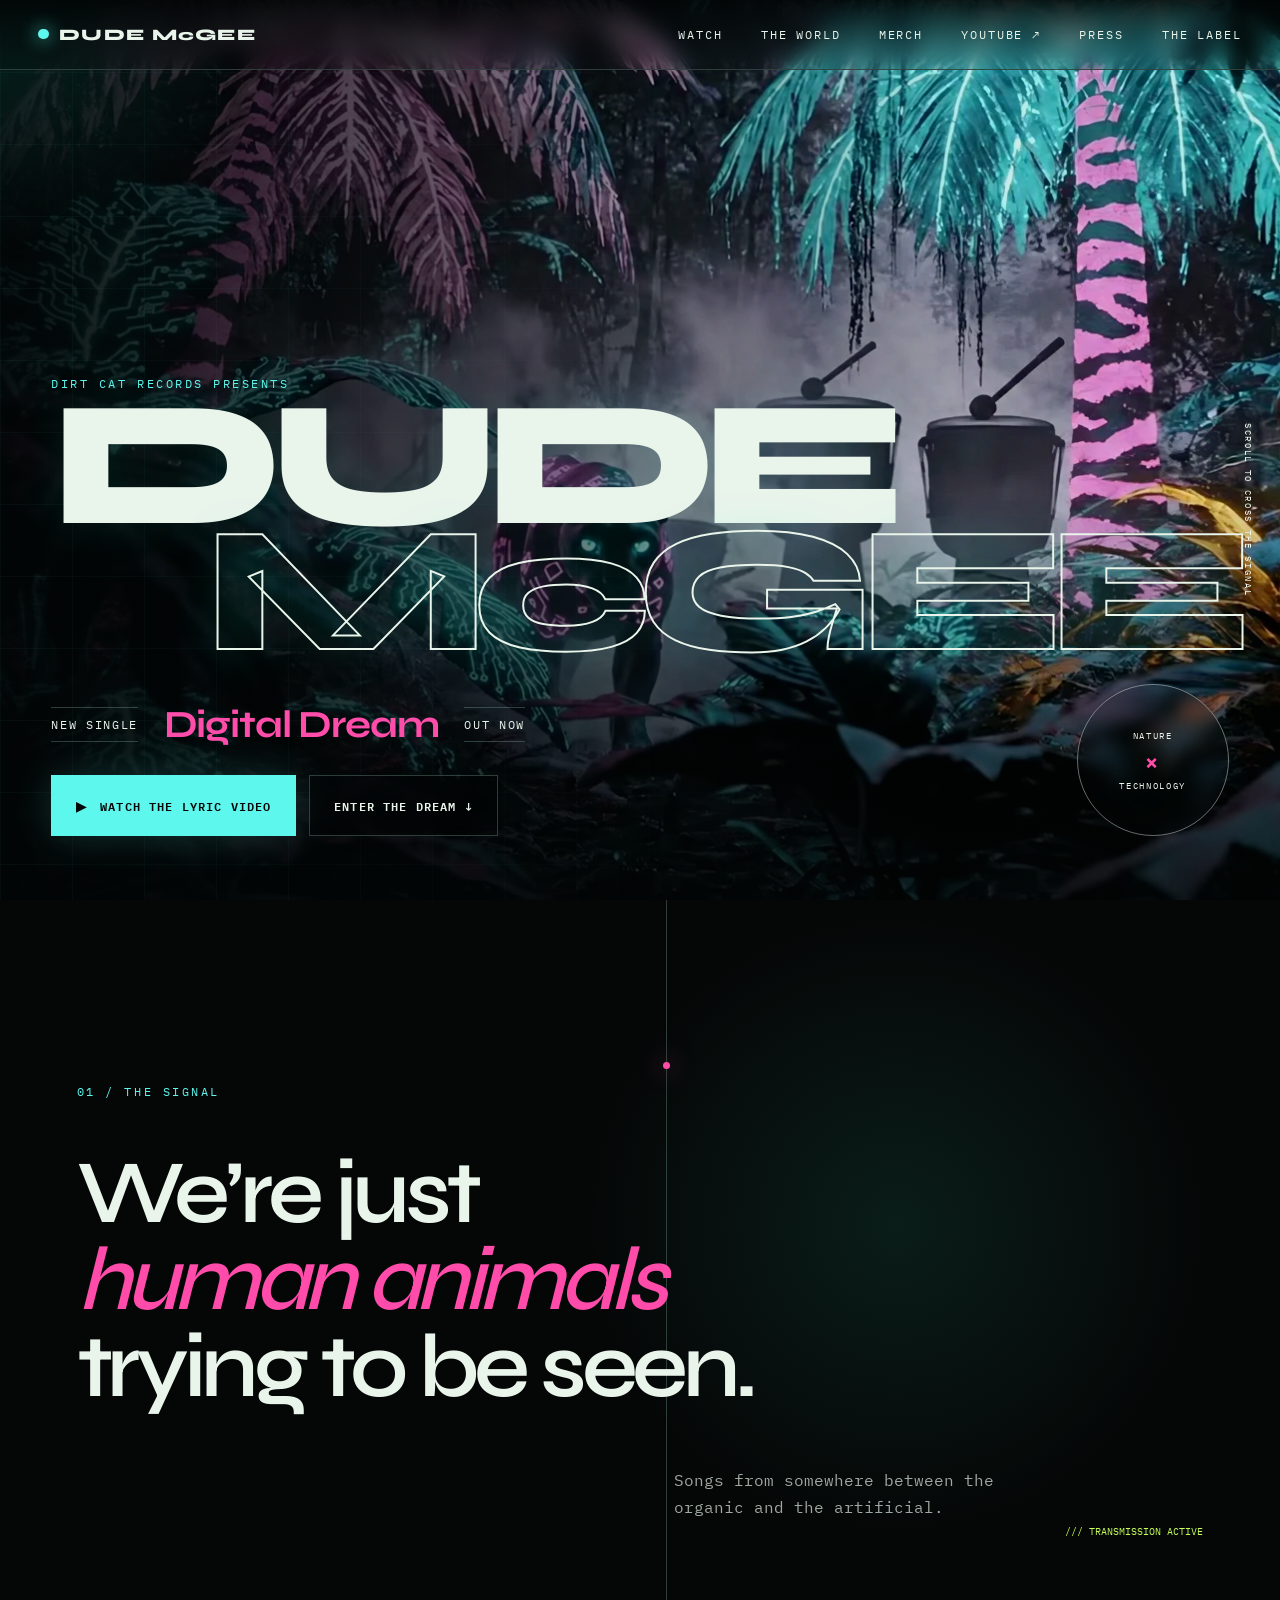
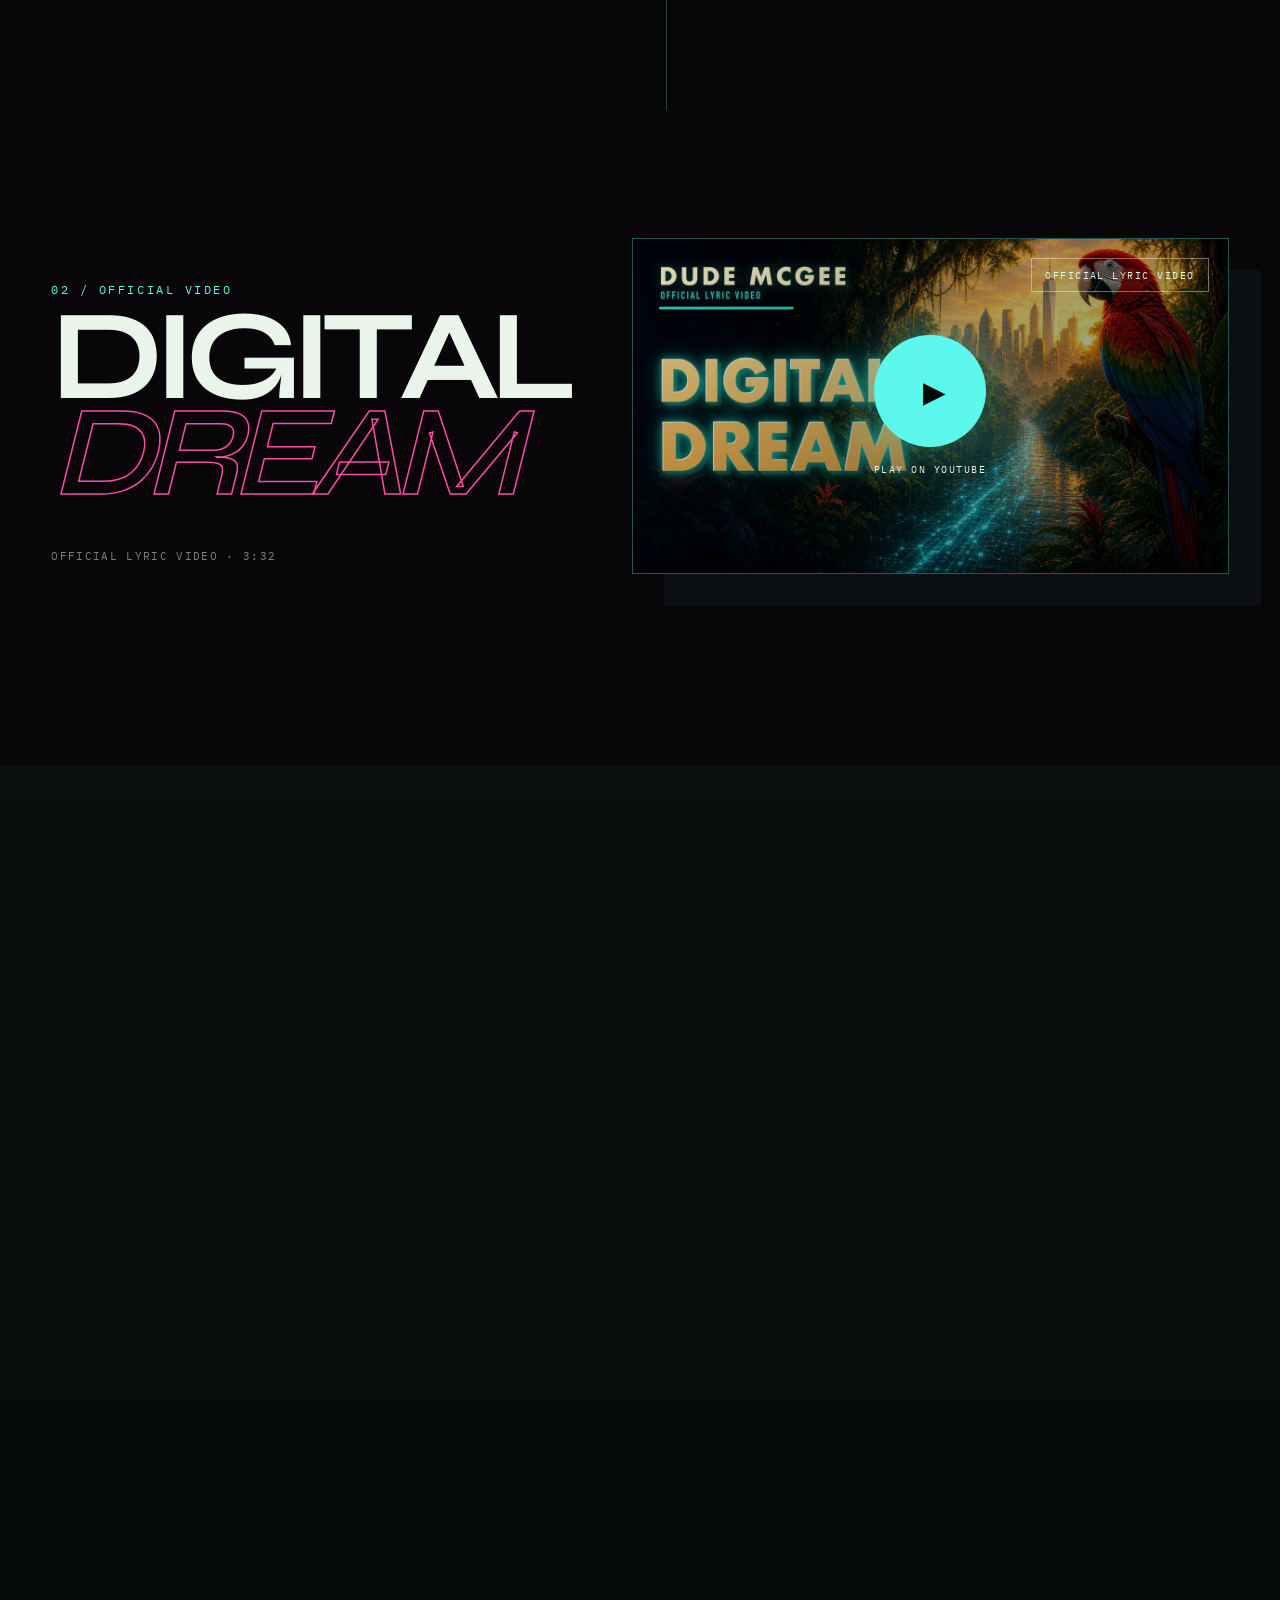
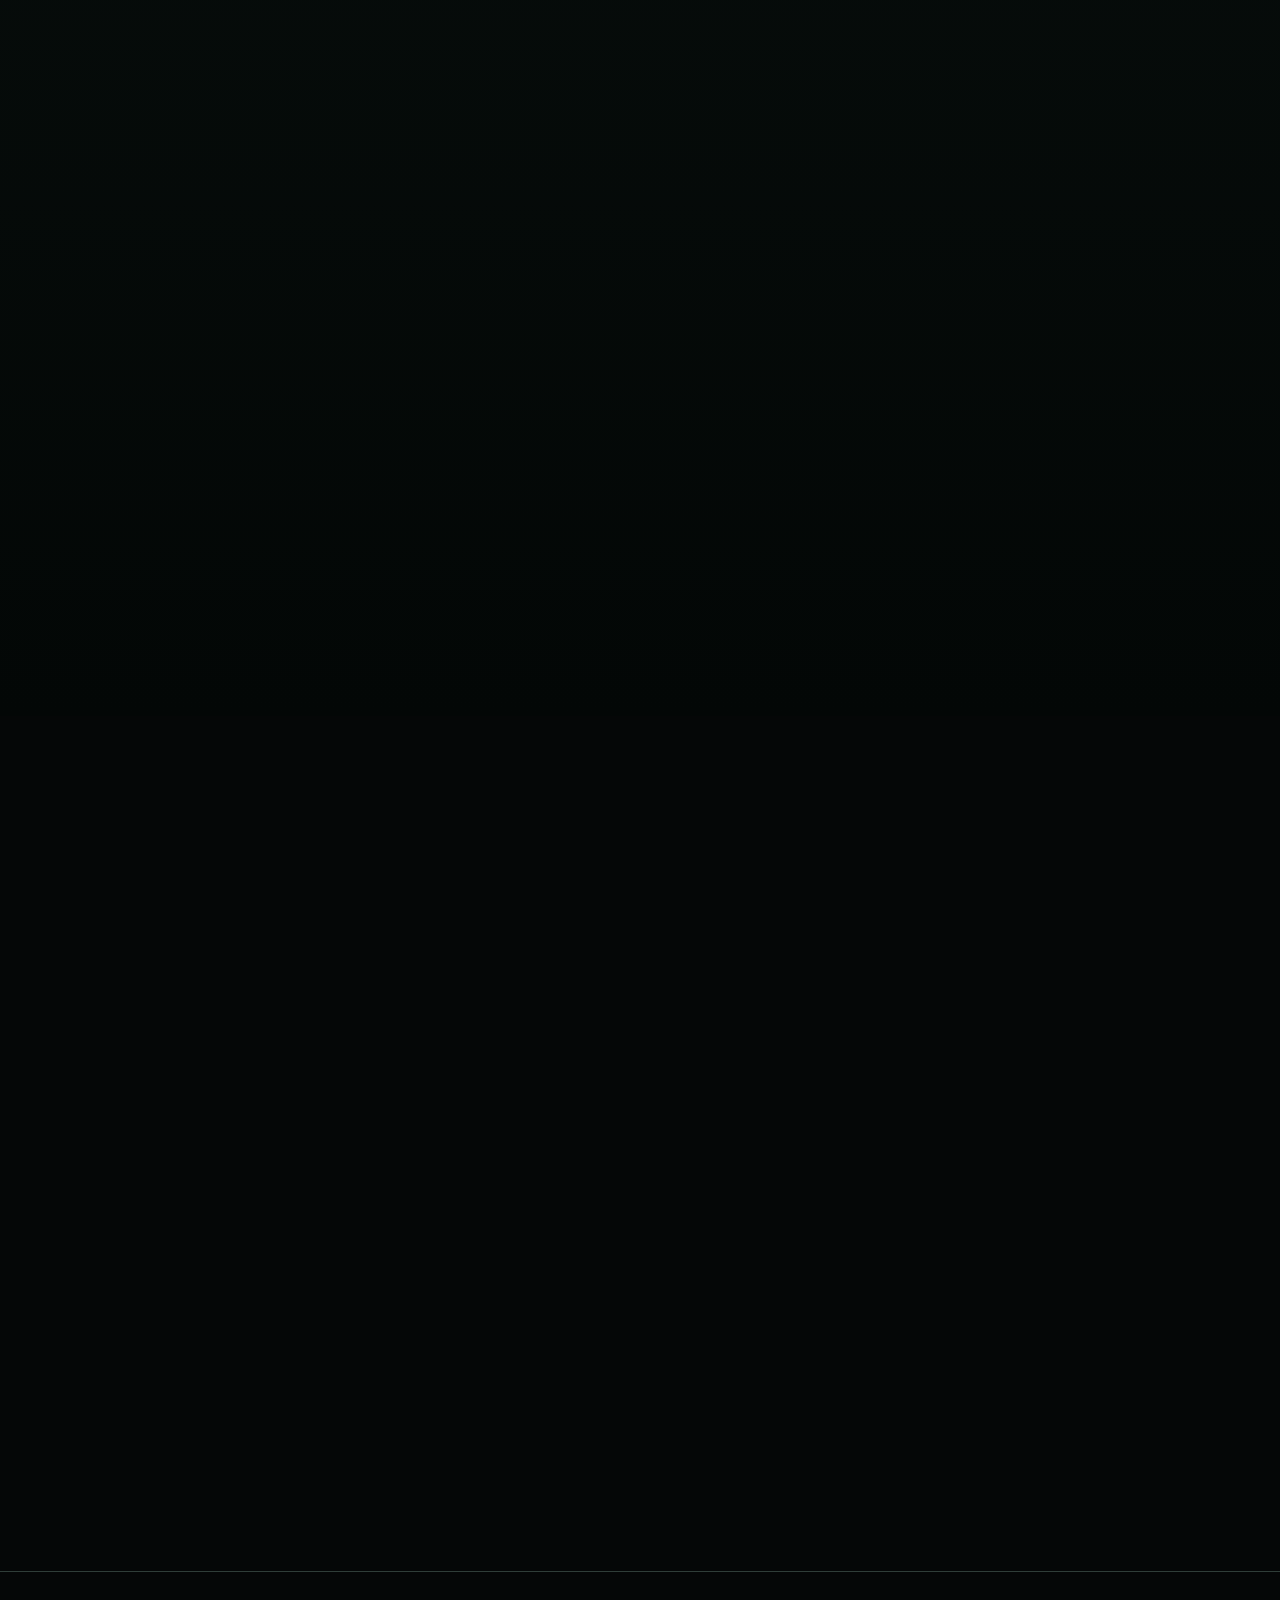
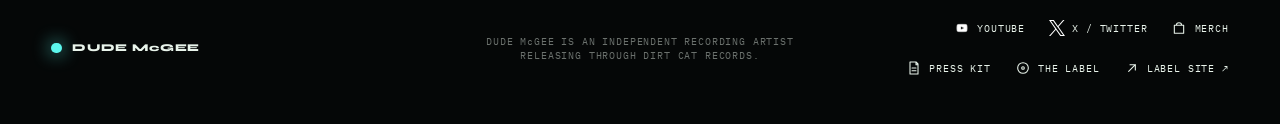
==== commit dff46382: "Publish approved regenerated and upscaled main hero" ====
--- a/index.html
+++ b/index.html
@@ -37,7 +37,7 @@
   <link rel="icon" type="image/png" sizes="16x16" href="/assets/site/favicon-16.png">
   <link rel="apple-touch-icon" href="/assets/site/icon-256.png">
   <link rel="manifest" href="/site.webmanifest">
-  <link rel="preload" href="assets/site/digital-jungle-poster.webp" as="image" type="image/webp" fetchpriority="high">
+  <link rel="preload" href="assets/site/digital-jungle-poster.webp?v=3baeef56" as="image" type="image/webp" fetchpriority="high">
   <link rel="preconnect" href="https://fonts.googleapis.com">
   <link rel="preconnect" href="https://fonts.gstatic.com" crossorigin>
   <link href="https://fonts.googleapis.com/css2?family=IBM+Plex+Mono:wght@400;500;600&amp;family=Syne:wght@500;600;700;800&amp;display=swap" rel="stylesheet">
@@ -129,8 +129,8 @@
   <main id="content">
     <section class="hero" aria-labelledby="hero-title">
       <span id="top" aria-hidden="true"></span>
-      <video class="hero-video" autoplay muted loop playsinline preload="metadata" poster="assets/site/digital-jungle-poster.webp" aria-hidden="true">
-        <source src="assets/site/digital-jungle.mp4" type="video/mp4">
+      <video class="hero-video" autoplay muted loop playsinline preload="metadata" poster="assets/site/digital-jungle-poster.webp?v=3baeef56" aria-hidden="true">
+        <source src="assets/site/digital-jungle.mp4?v=09fcb3e4" type="video/mp4">
       </video>
       <div class="hero-wash" aria-hidden="true"></div>
       <div class="hero-grid" aria-hidden="true"></div>
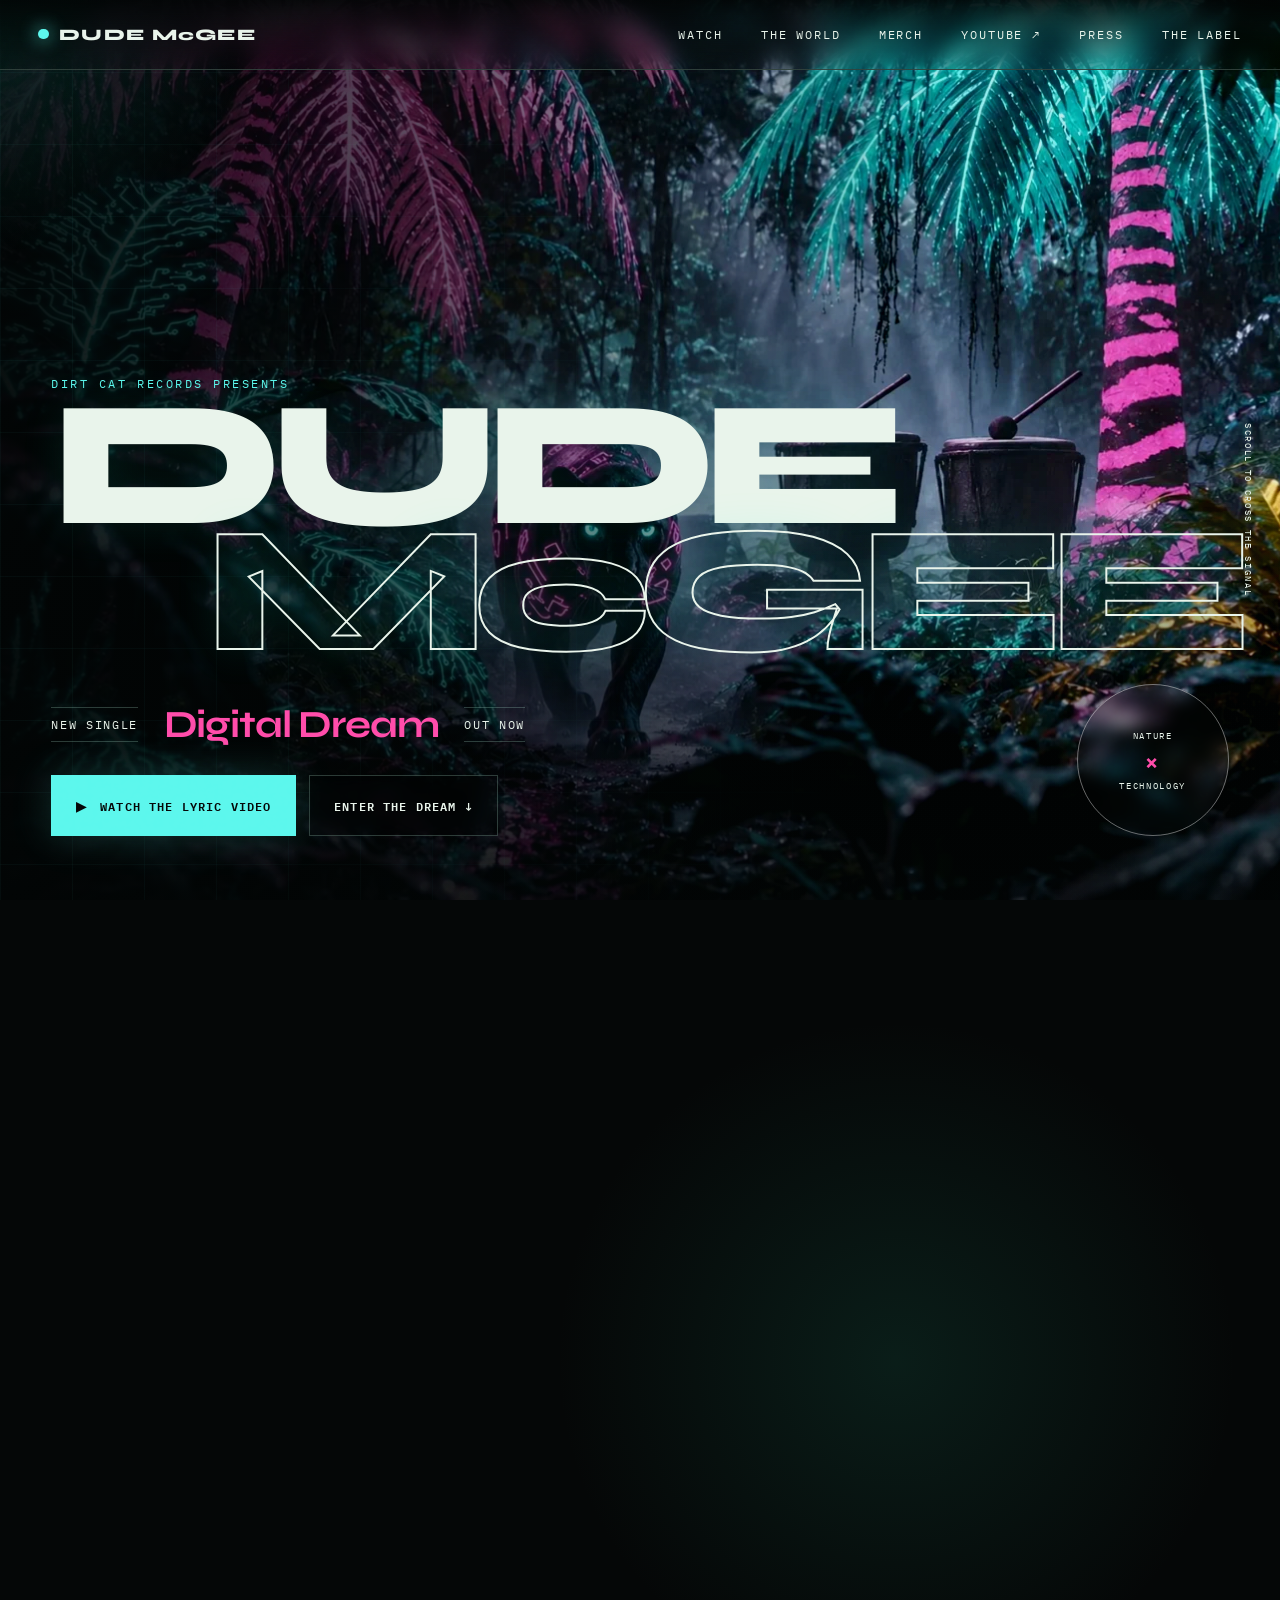
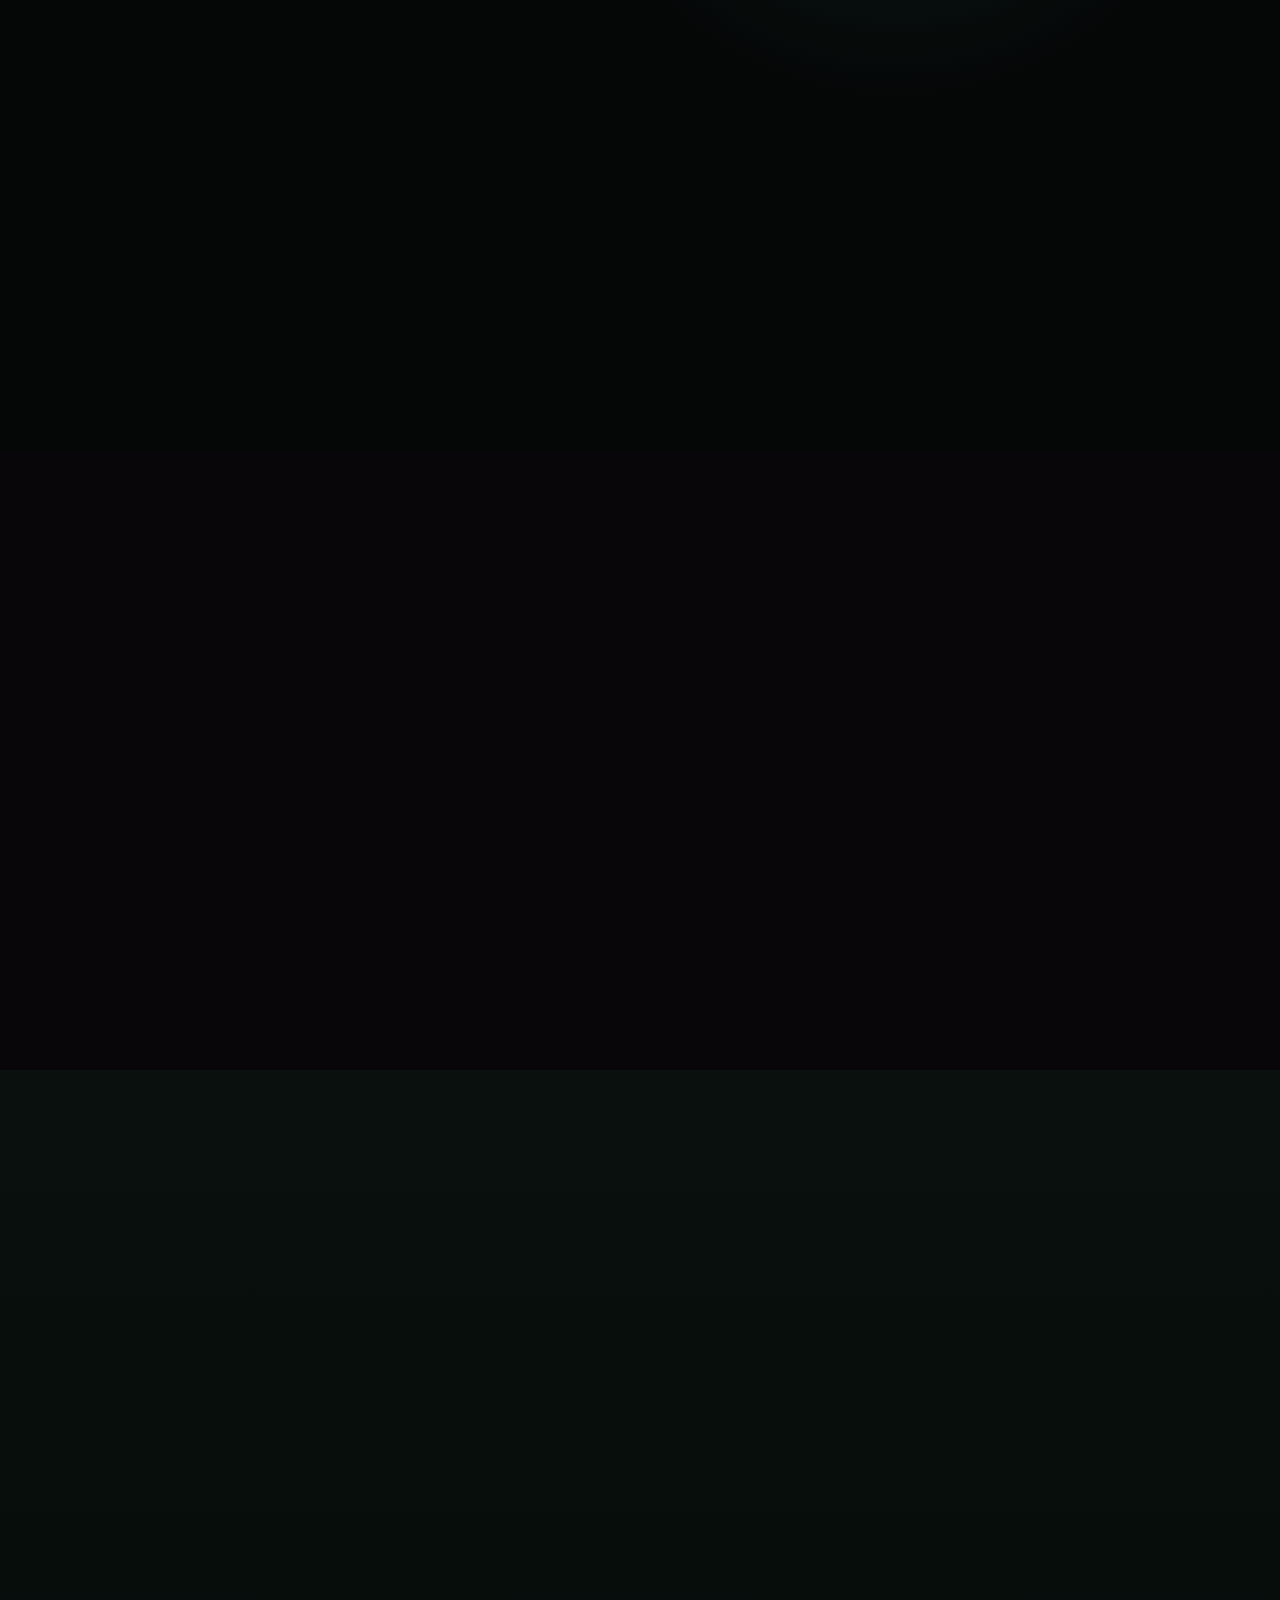
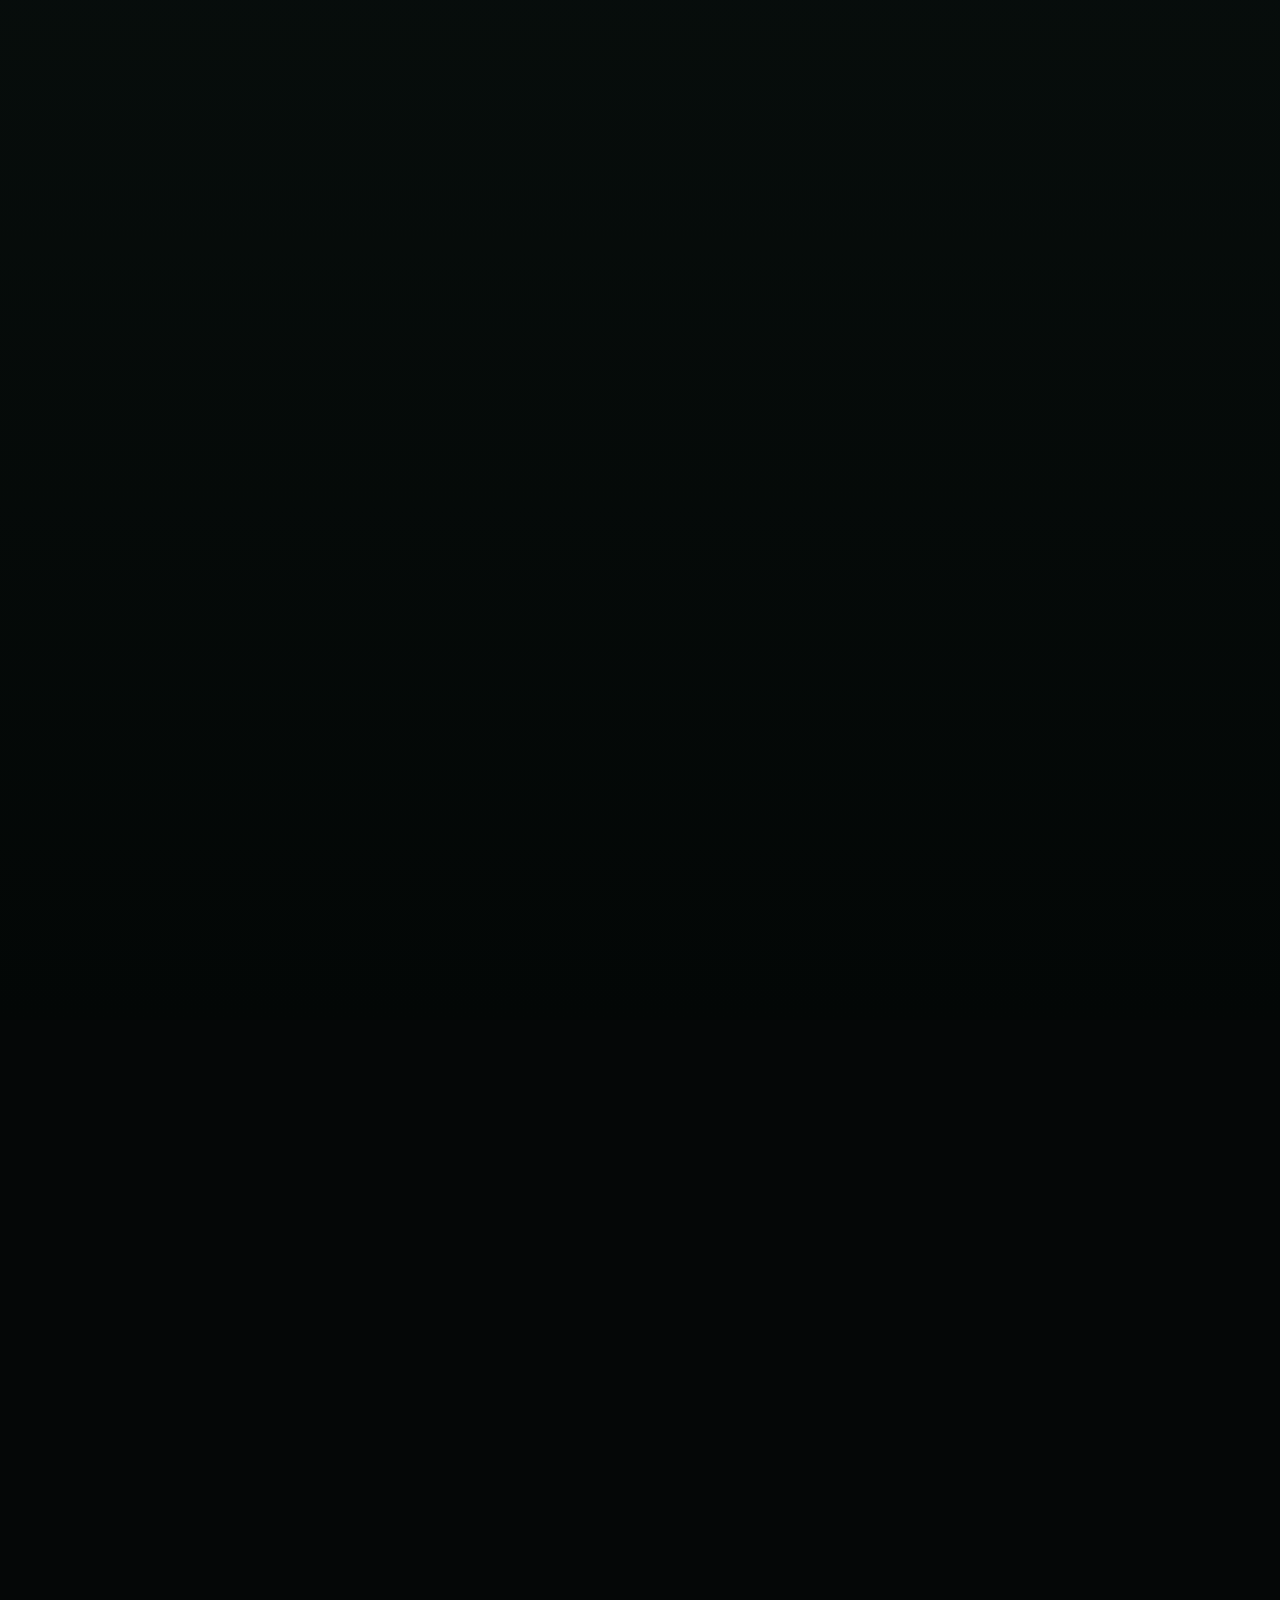
==== commit c747f412: "Publish modern hero with panther approach and centered gaze" ====
--- a/index.html
+++ b/index.html
@@ -37,7 +37,7 @@
   <link rel="icon" type="image/png" sizes="16x16" href="/assets/site/favicon-16.png">
   <link rel="apple-touch-icon" href="/assets/site/icon-256.png">
   <link rel="manifest" href="/site.webmanifest">
-  <link rel="preload" href="assets/site/digital-jungle-poster.webp?v=3baeef56" as="image" type="image/webp" fetchpriority="high">
+  <link rel="preload" href="assets/site/digital-jungle-poster.webp?v=cfff453c" as="image" type="image/webp" fetchpriority="high">
   <link rel="preconnect" href="https://fonts.googleapis.com">
   <link rel="preconnect" href="https://fonts.gstatic.com" crossorigin>
   <link href="https://fonts.googleapis.com/css2?family=IBM+Plex+Mono:wght@400;500;600&amp;family=Syne:wght@500;600;700;800&amp;display=swap" rel="stylesheet">
@@ -129,8 +129,8 @@
   <main id="content">
     <section class="hero" aria-labelledby="hero-title">
       <span id="top" aria-hidden="true"></span>
-      <video class="hero-video" autoplay muted loop playsinline preload="metadata" poster="assets/site/digital-jungle-poster.webp?v=3baeef56" aria-hidden="true">
-        <source src="assets/site/digital-jungle.mp4?v=09fcb3e4" type="video/mp4">
+      <video class="hero-video" autoplay muted loop playsinline preload="metadata" poster="assets/site/digital-jungle-poster.webp?v=cfff453c" aria-hidden="true">
+        <source src="assets/site/digital-jungle.mp4?v=d7cf2896" type="video/mp4">
       </video>
       <div class="hero-wash" aria-hidden="true"></div>
       <div class="hero-grid" aria-hidden="true"></div>
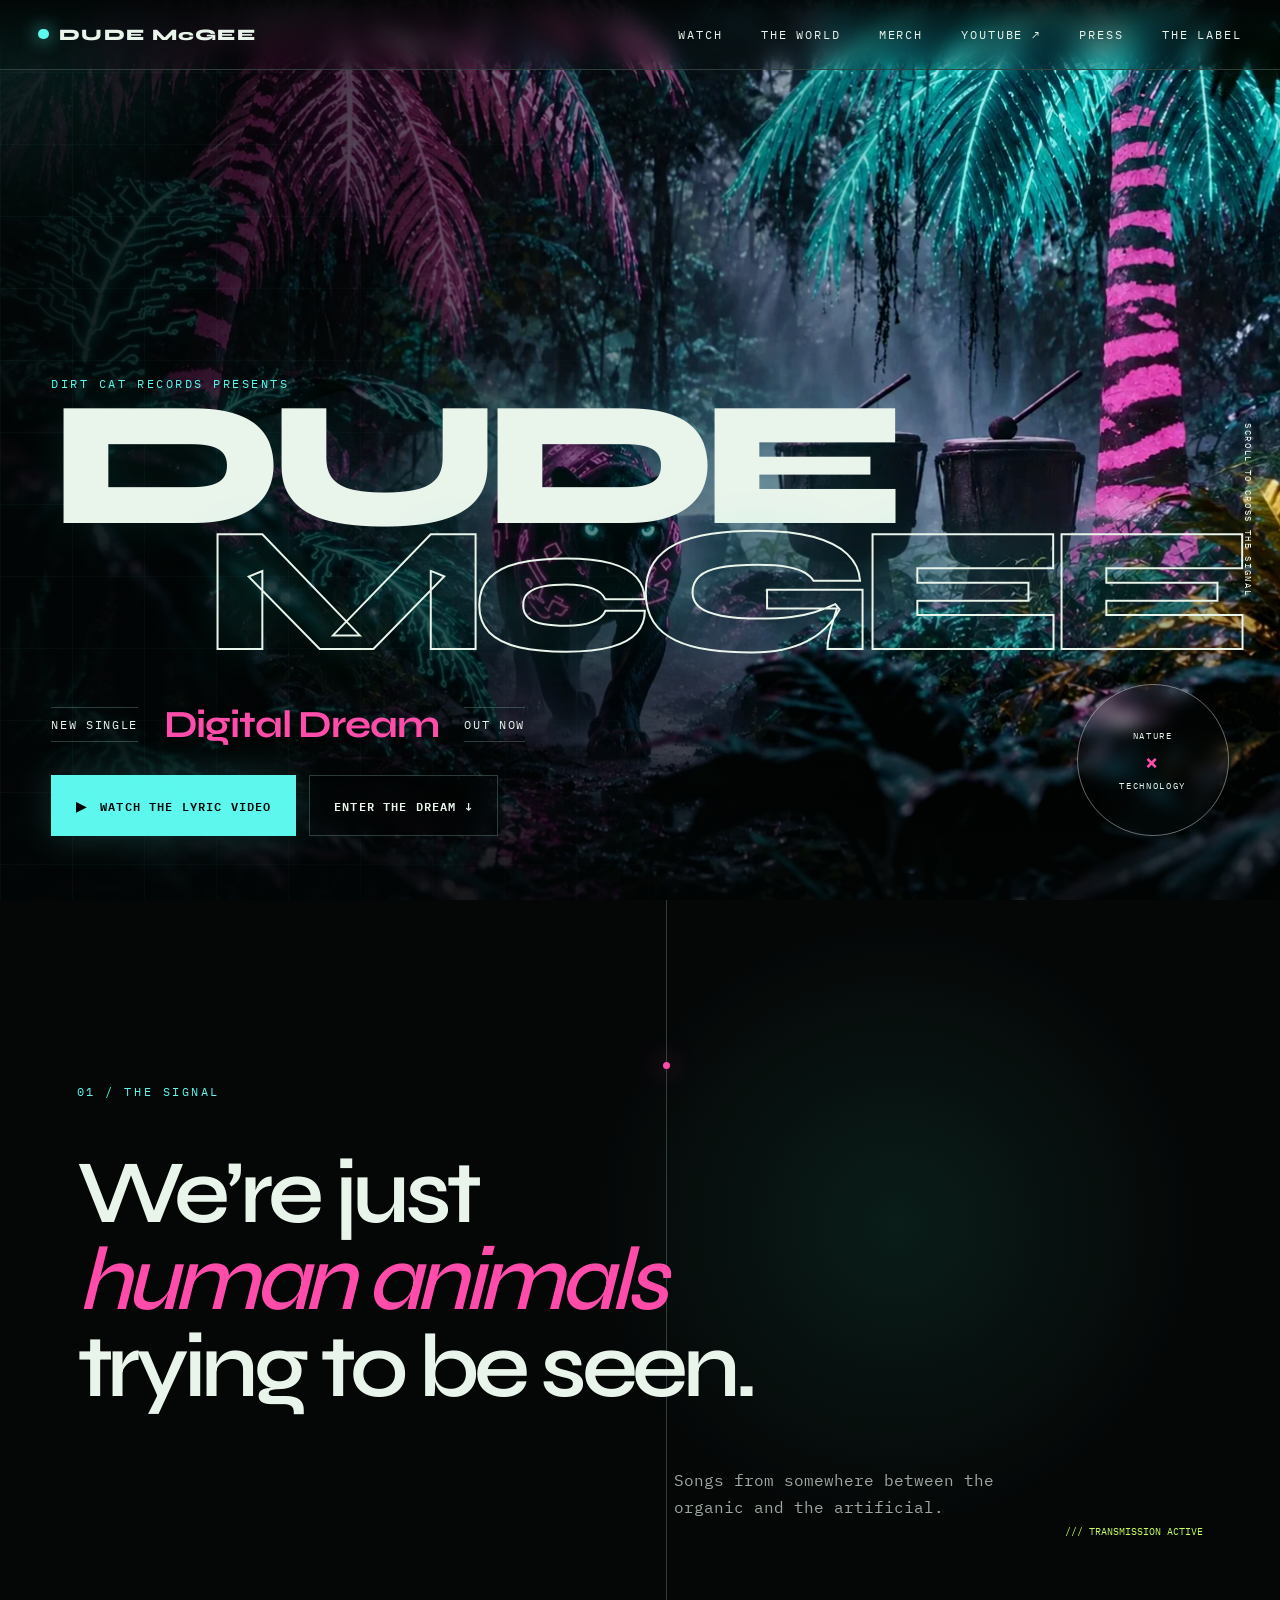
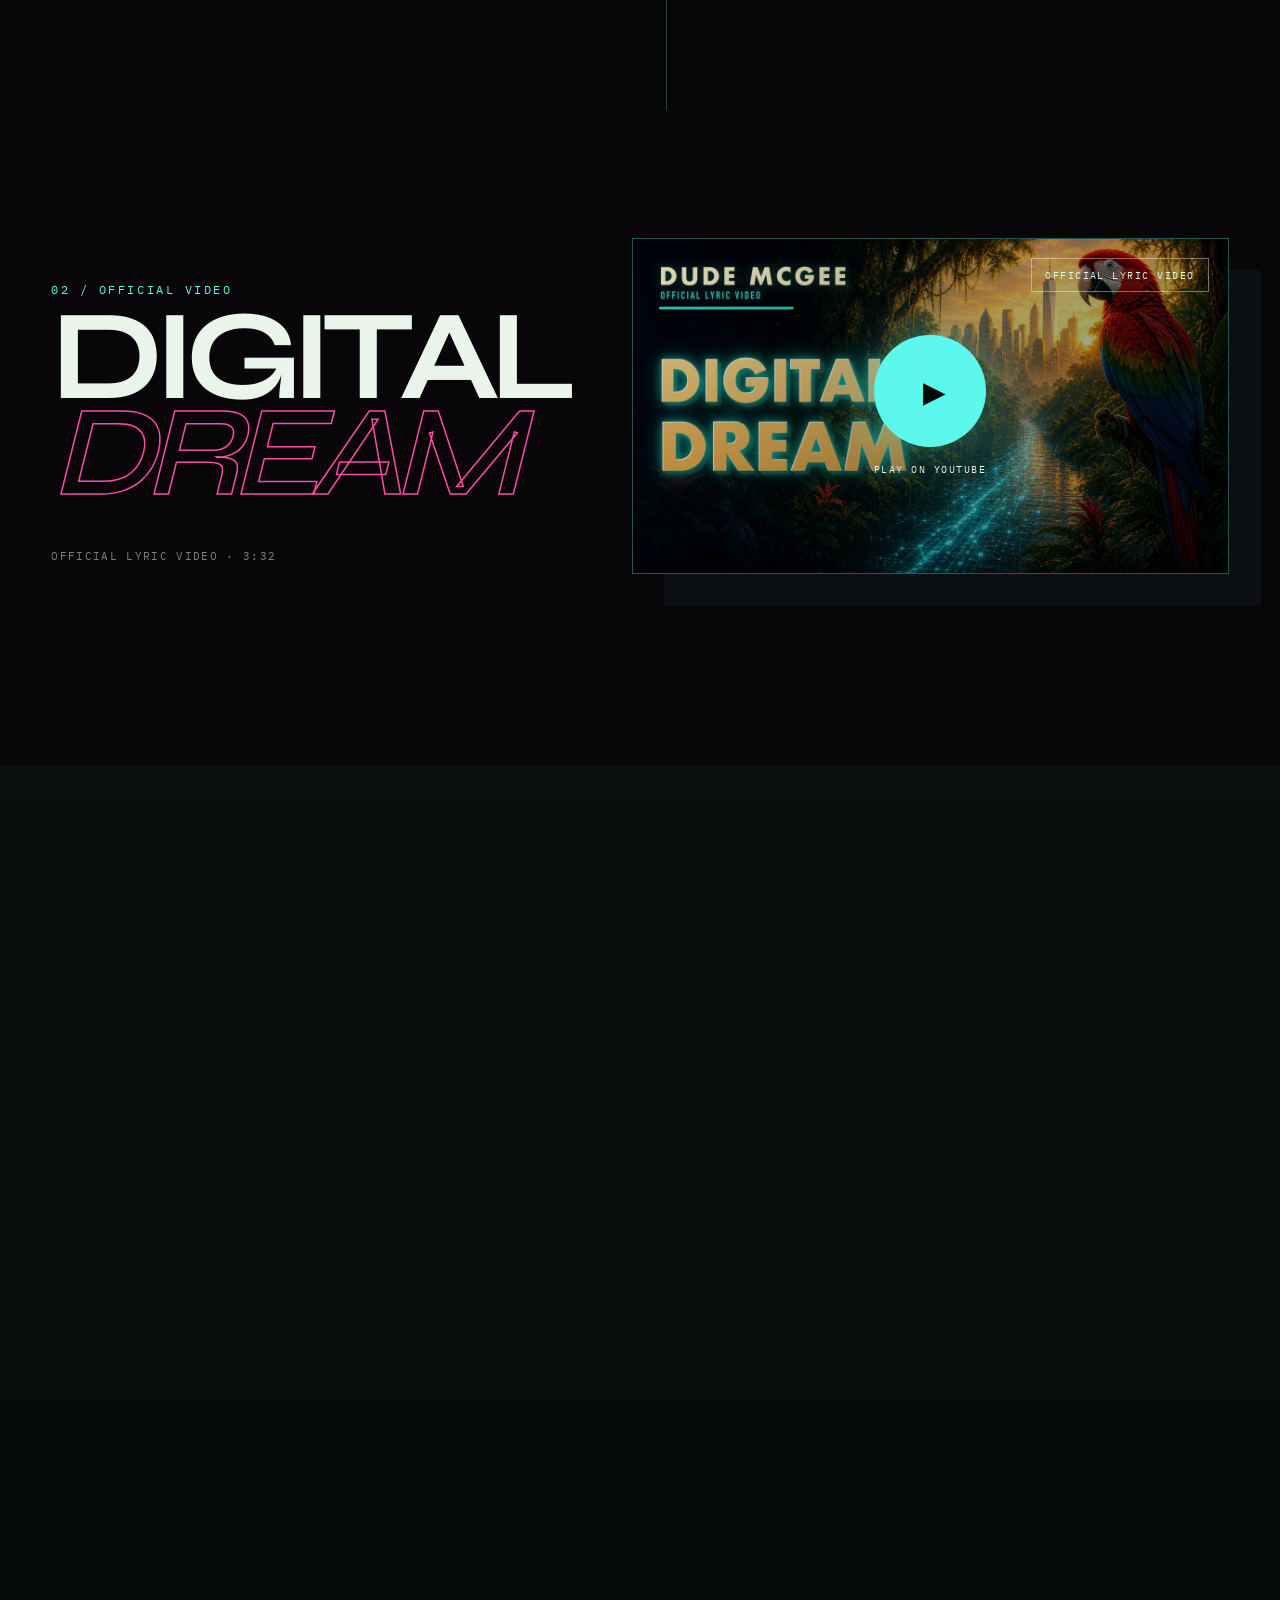
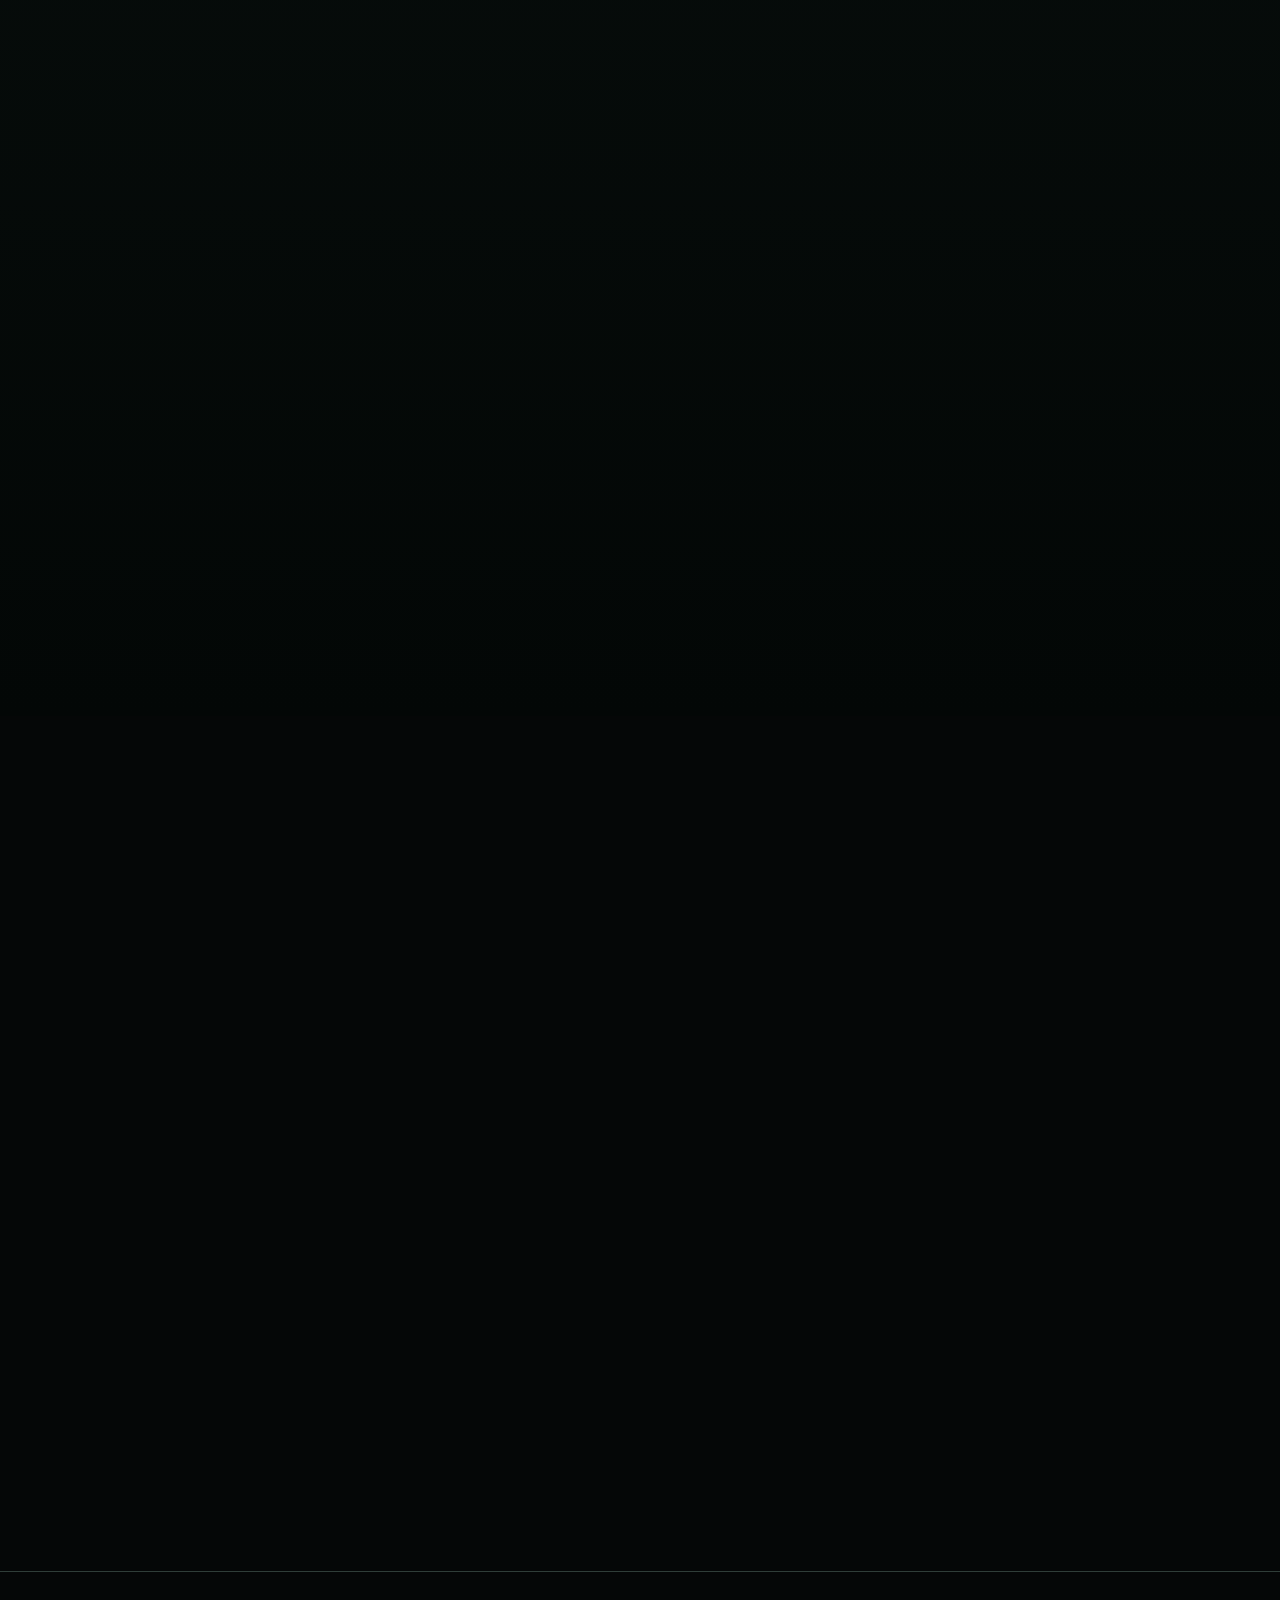
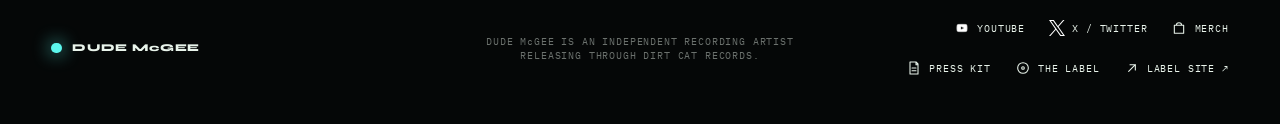
==== commit 2e5b136c: "Checkpoint DUDE McGEE website sources for machine sync Preserve reviewed local website and identity " ====
--- a/index.html
+++ b/index.html
@@ -37,7 +37,7 @@
   <link rel="icon" type="image/png" sizes="16x16" href="/assets/site/favicon-16.png">
   <link rel="apple-touch-icon" href="/assets/site/icon-256.png">
   <link rel="manifest" href="/site.webmanifest">
-  <link rel="preload" href="assets/site/digital-jungle-poster.webp?v=cfff453c" as="image" type="image/webp" fetchpriority="high">
+  <link rel="preload" href="assets/site/digital-jungle-poster.webp" as="image" type="image/webp" fetchpriority="high">
   <link rel="preconnect" href="https://fonts.googleapis.com">
   <link rel="preconnect" href="https://fonts.gstatic.com" crossorigin>
   <link href="https://fonts.googleapis.com/css2?family=IBM+Plex+Mono:wght@400;500;600&amp;family=Syne:wght@500;600;700;800&amp;display=swap" rel="stylesheet">
@@ -129,8 +129,8 @@
   <main id="content">
     <section class="hero" aria-labelledby="hero-title">
       <span id="top" aria-hidden="true"></span>
-      <video class="hero-video" autoplay muted loop playsinline preload="metadata" poster="assets/site/digital-jungle-poster.webp?v=cfff453c" aria-hidden="true">
-        <source src="assets/site/digital-jungle.mp4?v=d7cf2896" type="video/mp4">
+      <video class="hero-video" autoplay muted loop playsinline preload="metadata" poster="assets/site/digital-jungle-poster.webp" aria-hidden="true">
+        <source src="assets/site/digital-jungle.mp4" type="video/mp4">
       </video>
       <div class="hero-wash" aria-hidden="true"></div>
       <div class="hero-grid" aria-hidden="true"></div>
